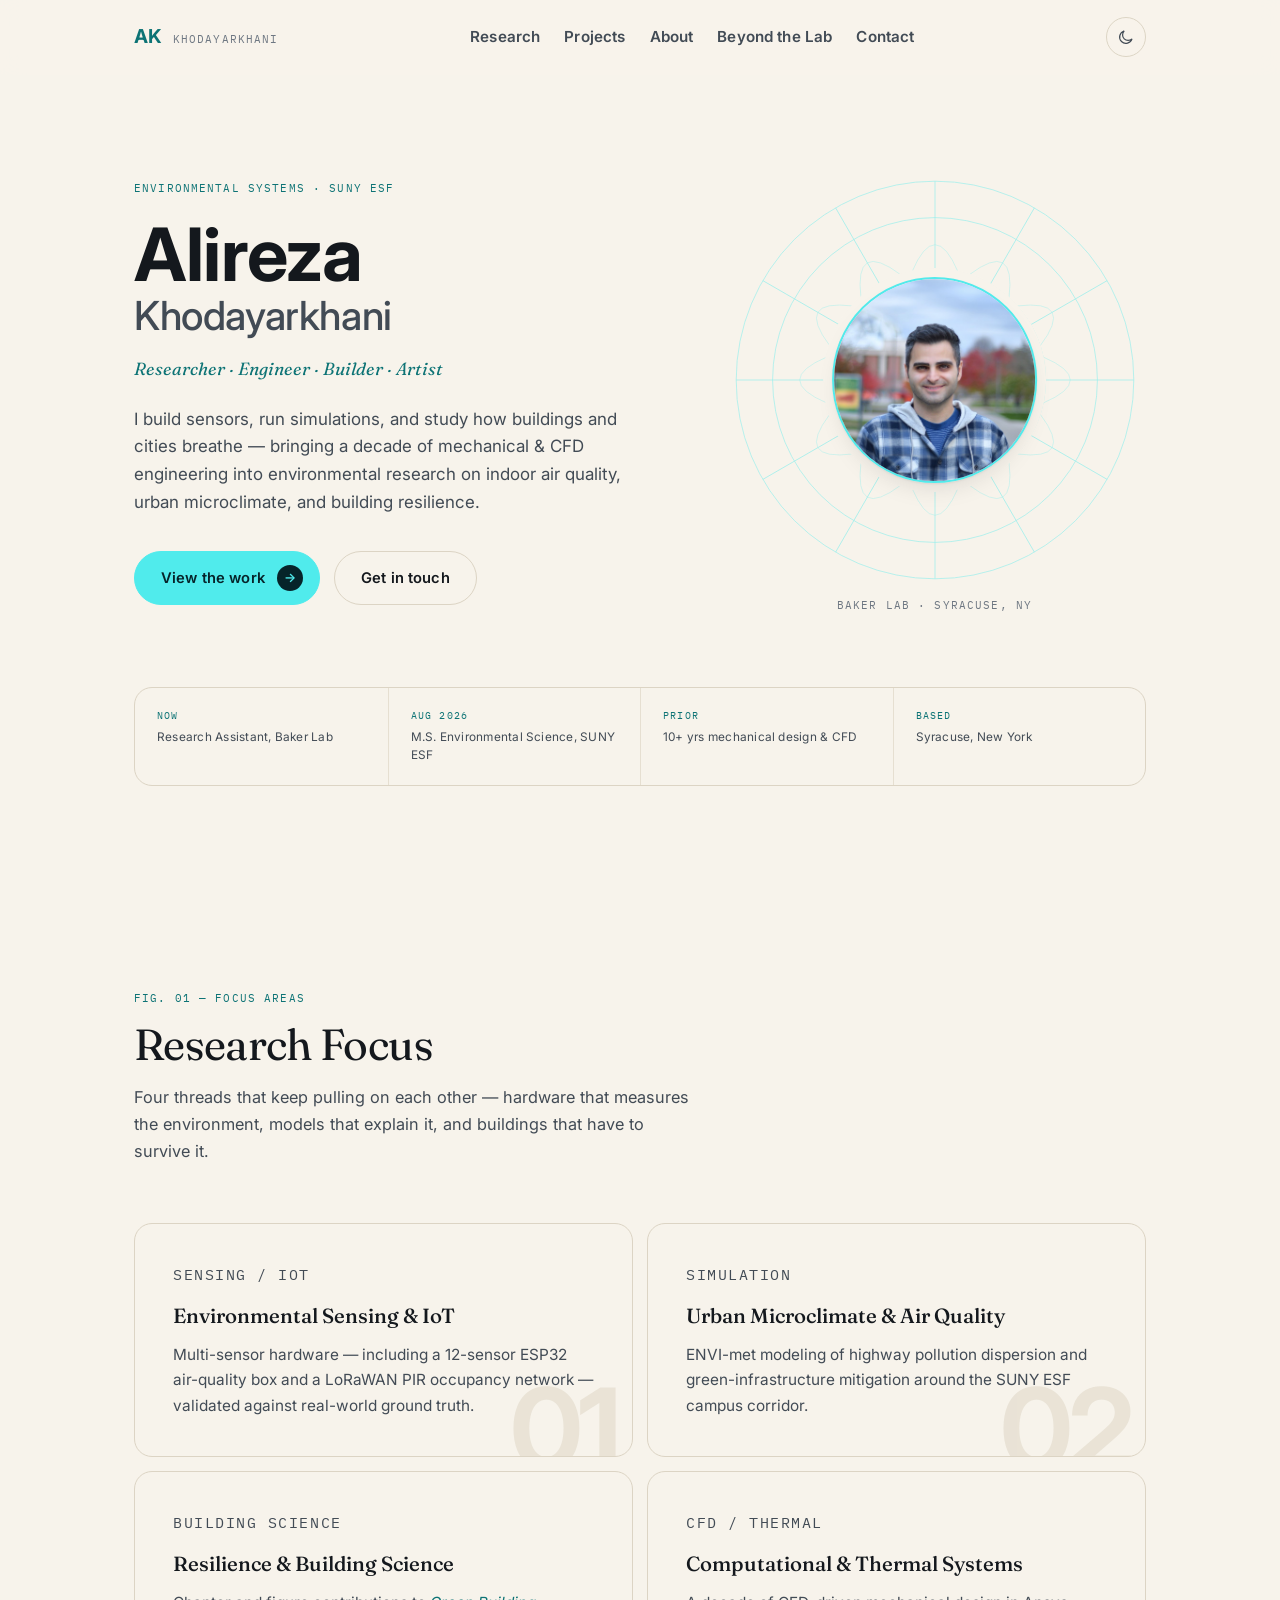
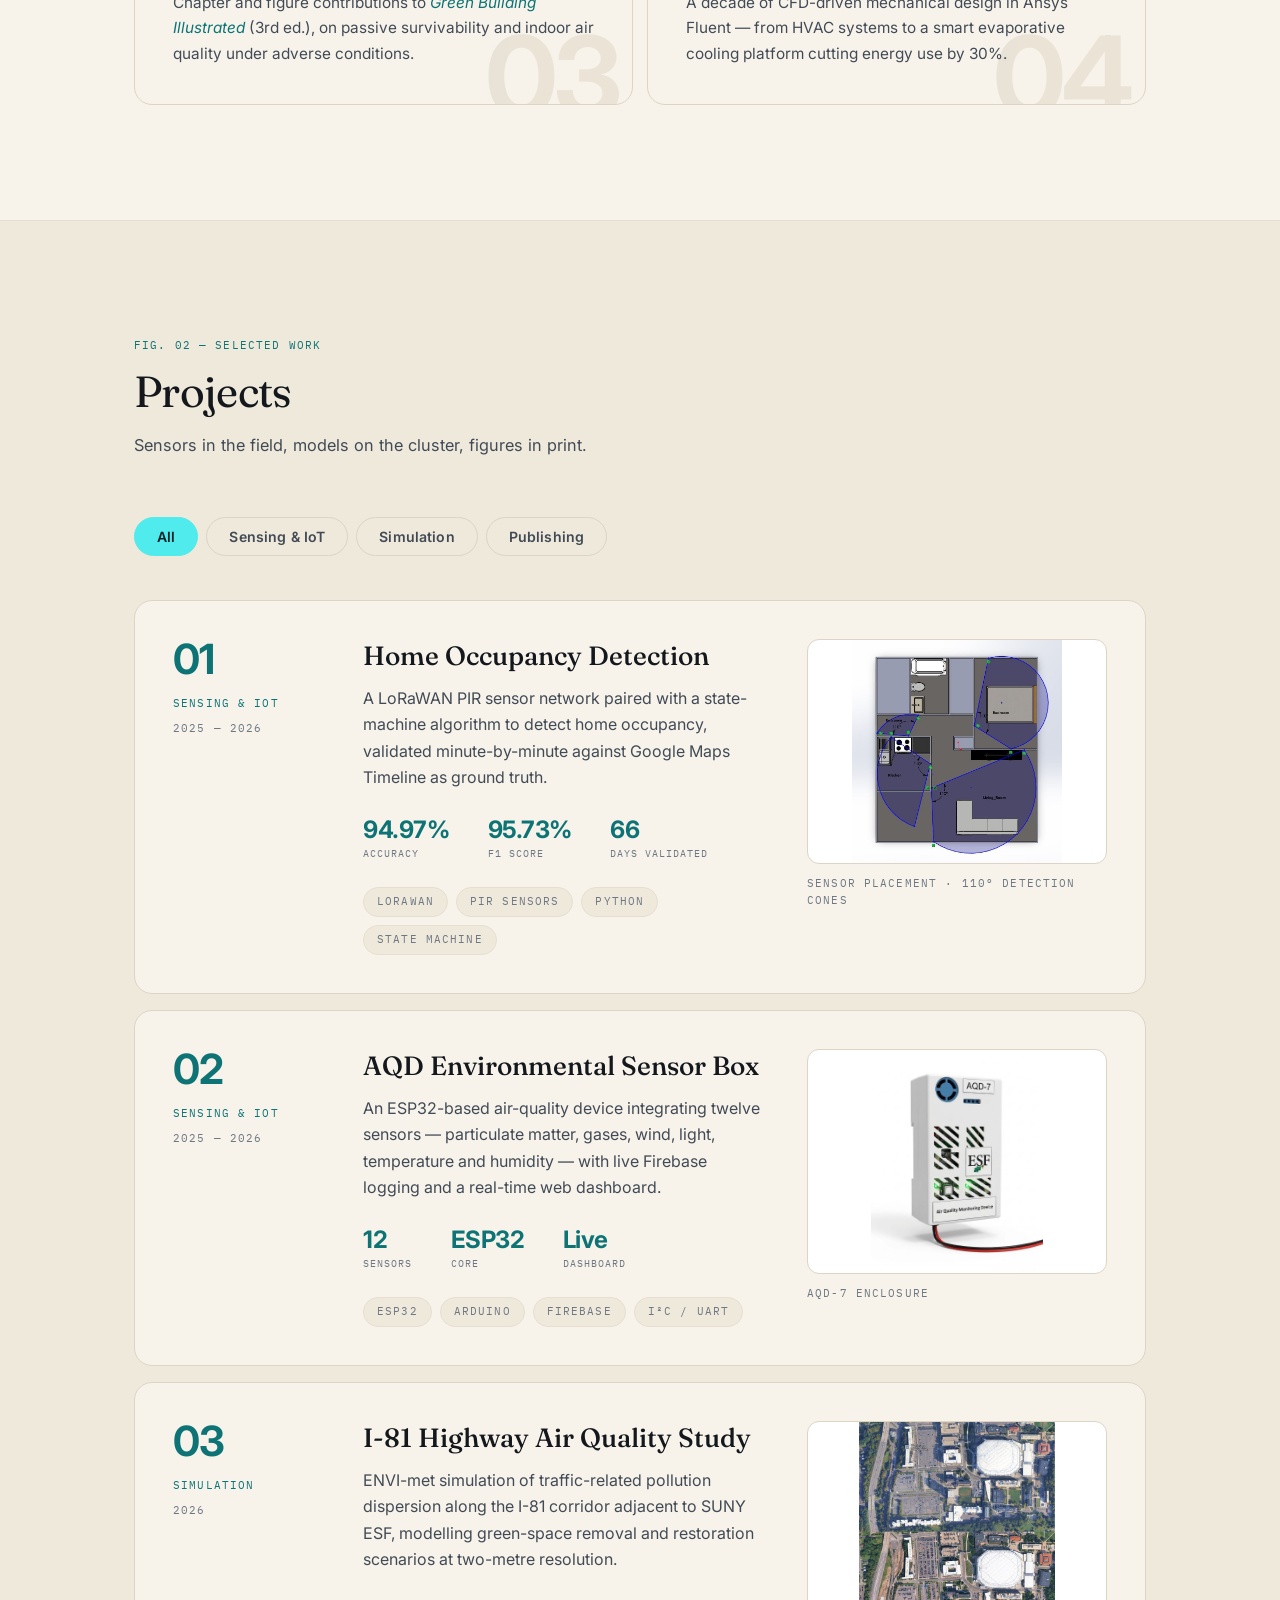
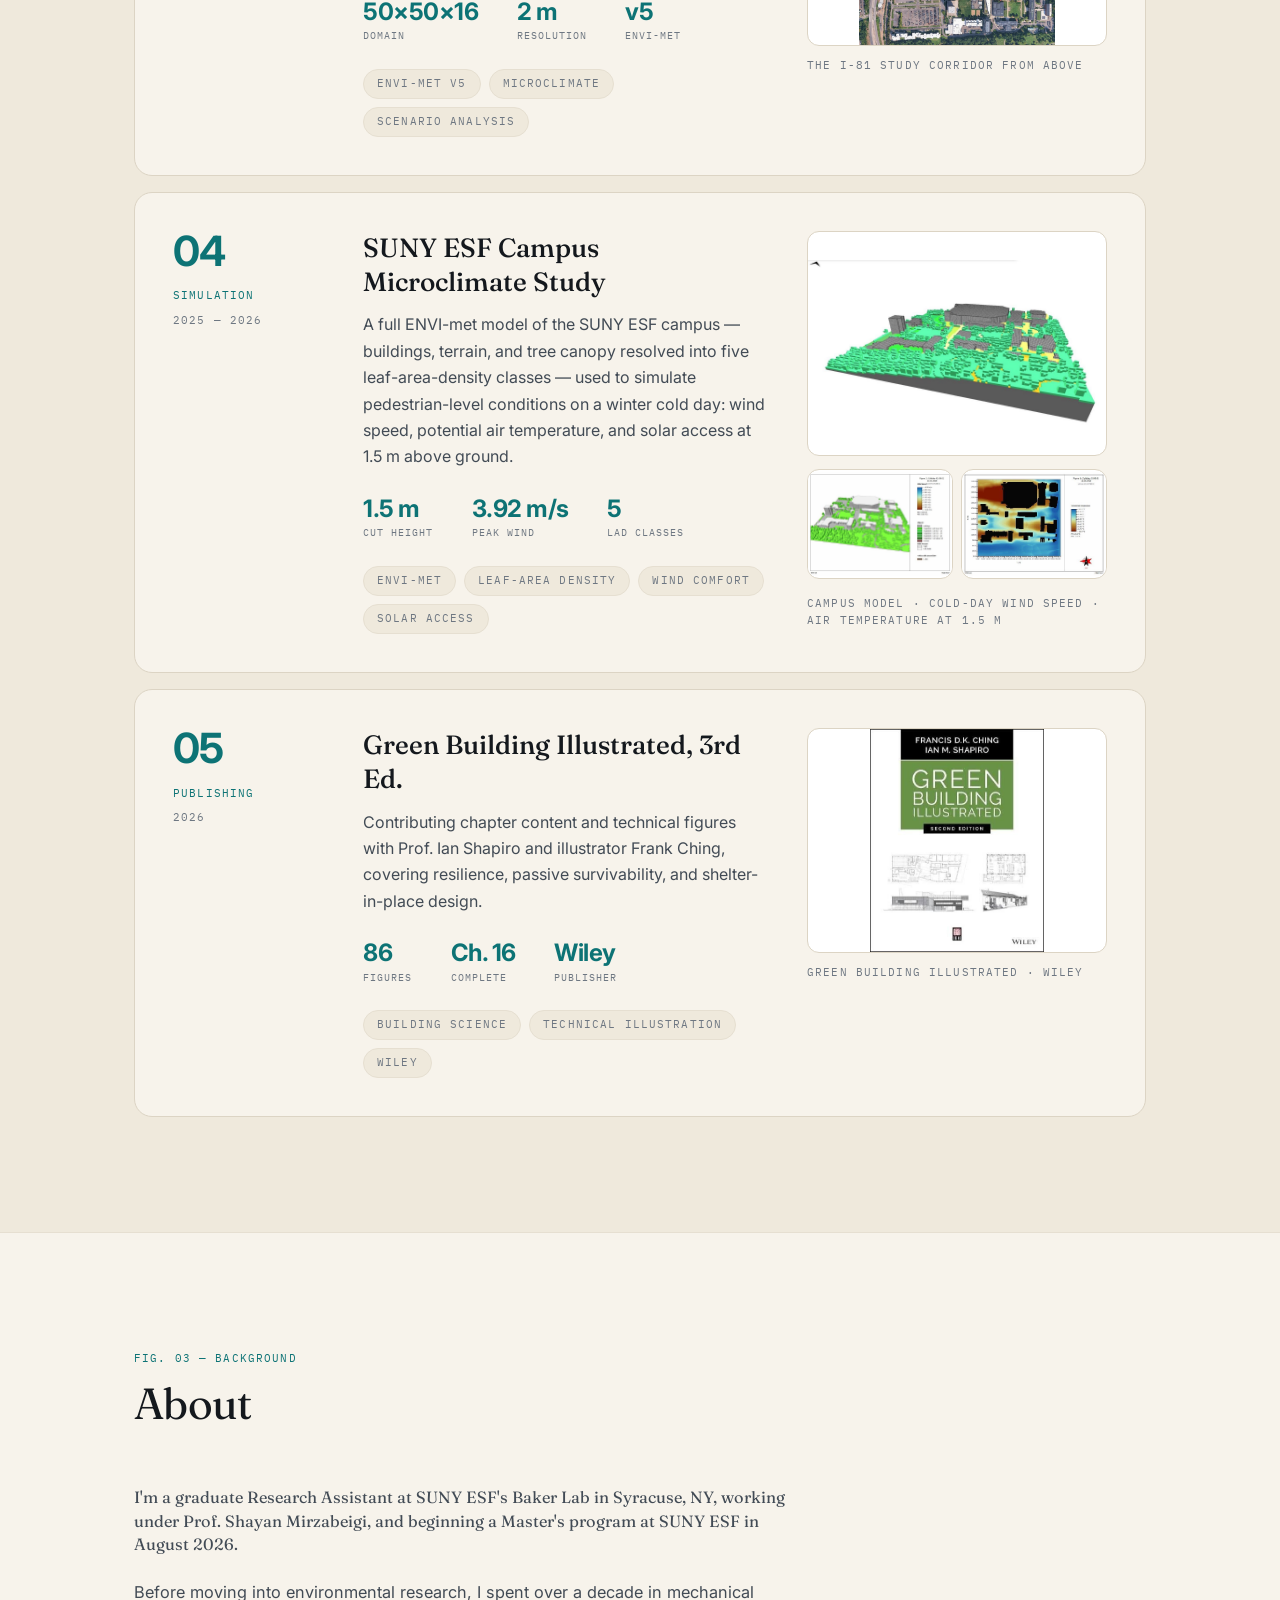
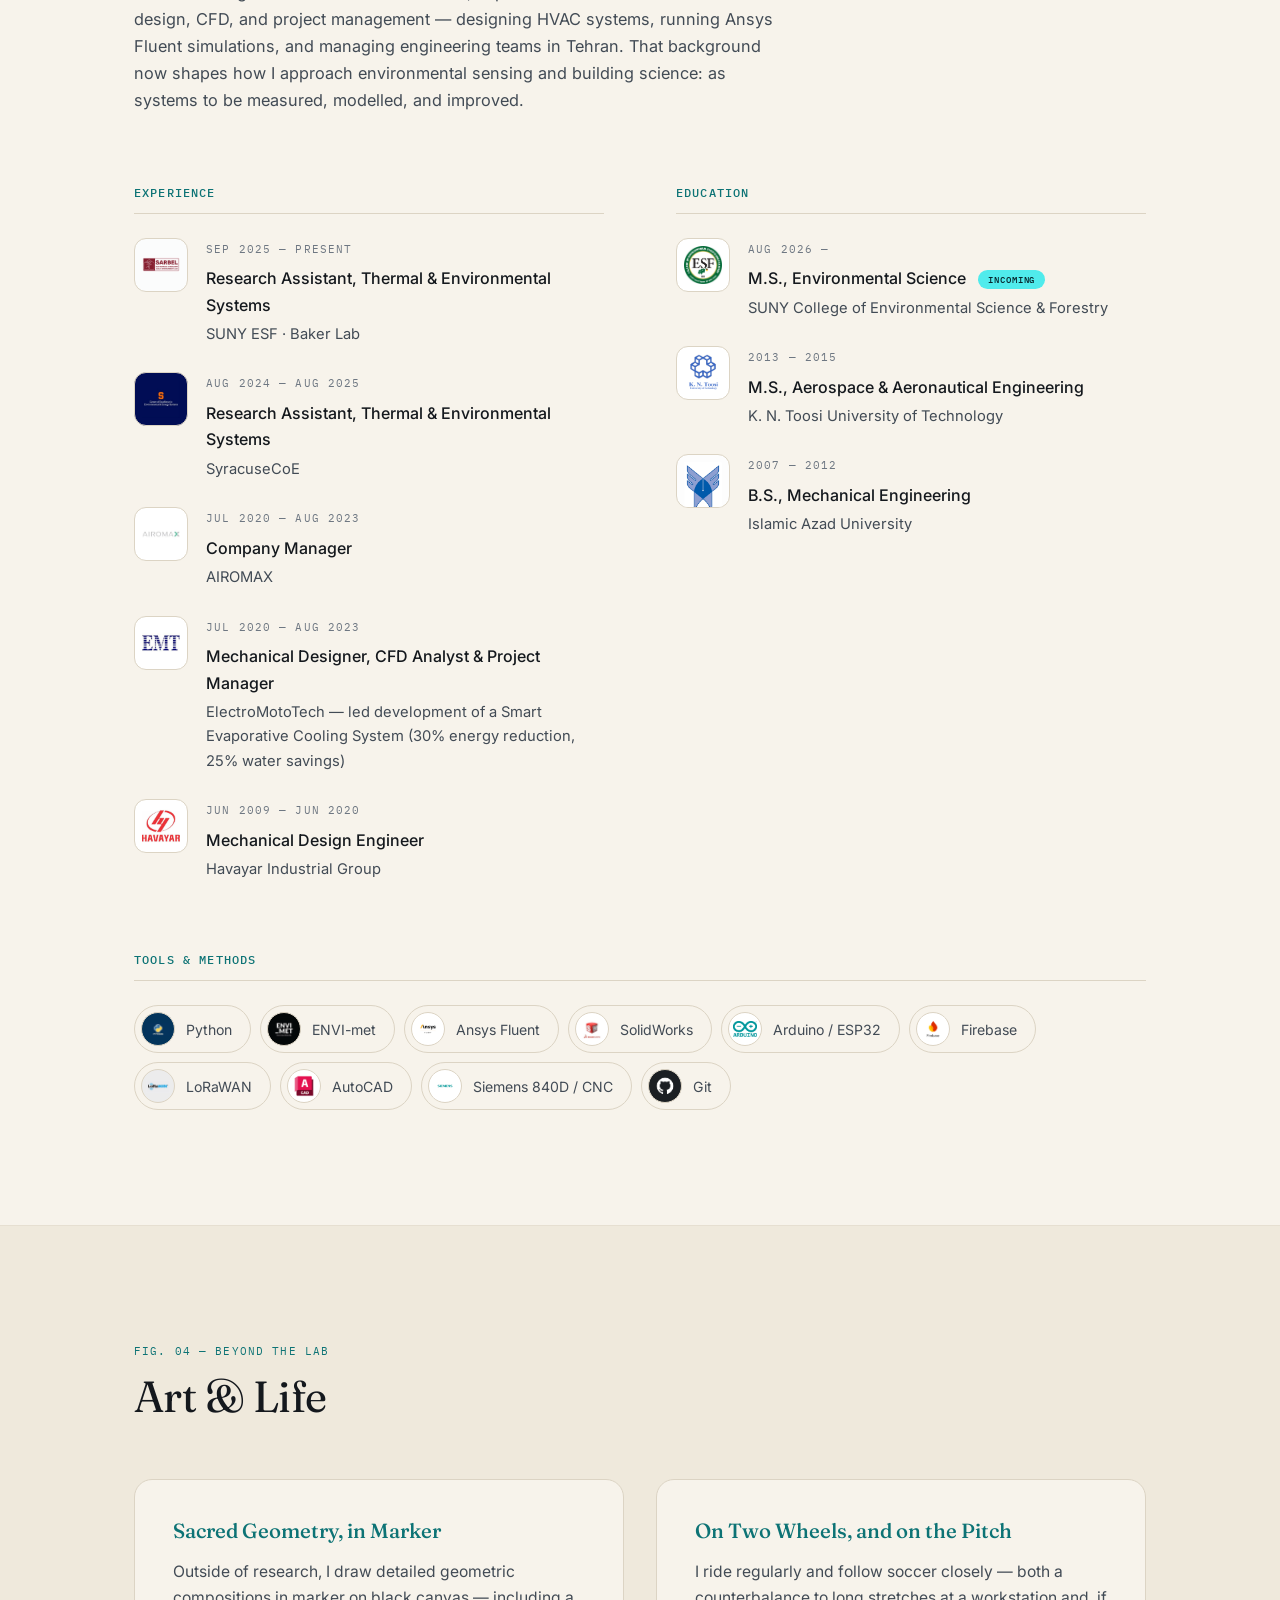
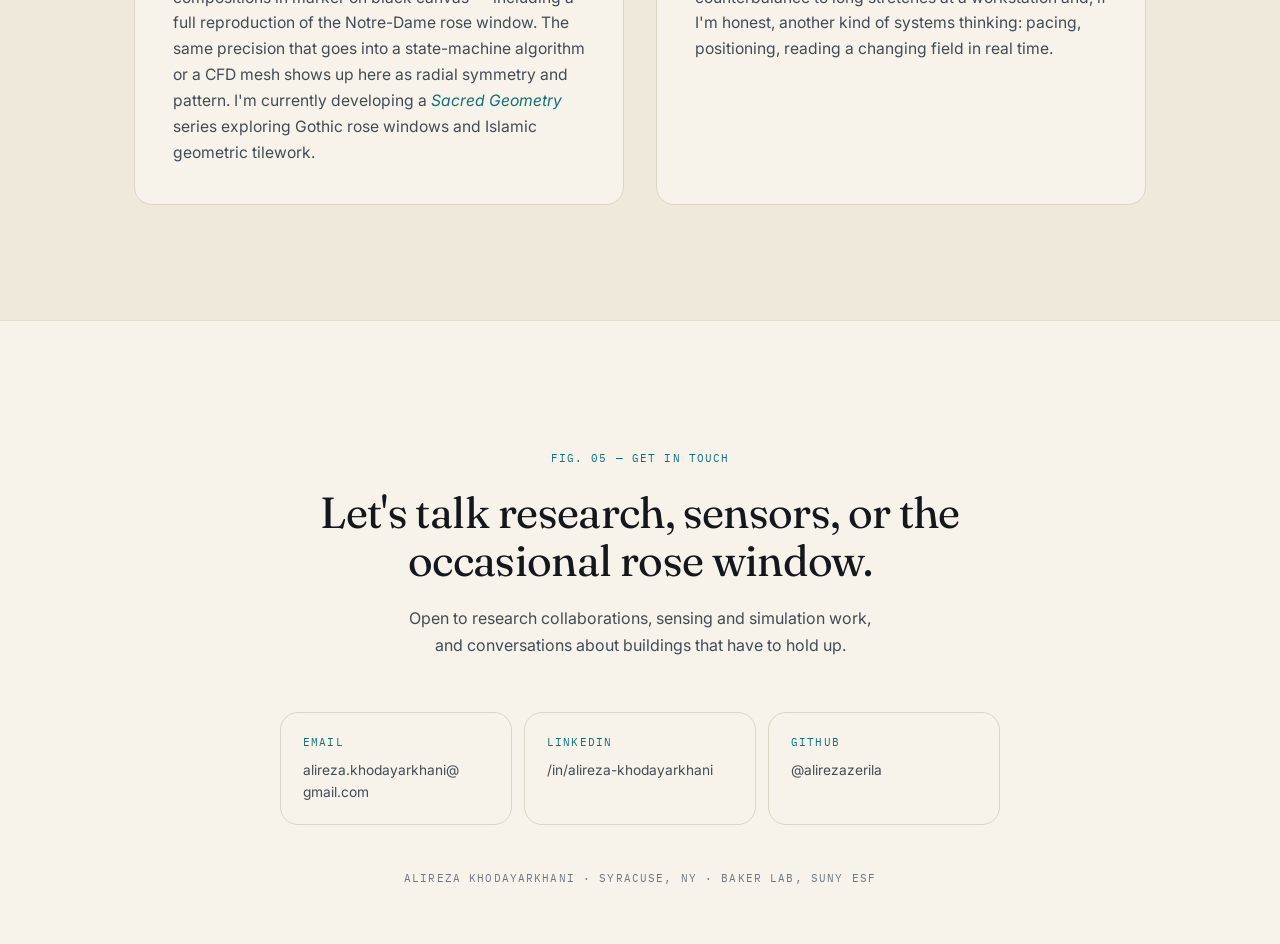
==== index.html @ 81ddbf02 "Recolour to cyan accent, enlarge nav, round every box - Accent is now #50EBEC, replacing the brass/b" ====
<!DOCTYPE html>
<html lang="en">
<head>
<meta charset="UTF-8">
<meta name="viewport" content="width=device-width, initial-scale=1.0">
<title>Alireza Khodayarkhani — Environmental Systems Researcher, SUNY ESF</title>
<meta name="description" content="Alireza Khodayarkhani is an environmental systems researcher at SUNY ESF in Syracuse, NY, working on environmental sensing, urban microclimate simulation with ENVI-met, and building resilience.">
<meta name="author" content="Alireza Khodayarkhani">
<link rel="canonical" href="https://alireza-kh.com/">
<meta name="robots" content="index, follow, max-image-preview:large">

<!-- Social share cards -->
<meta property="og:type" content="profile">
<meta property="profile:first_name" content="Alireza">
<meta property="profile:last_name" content="Khodayarkhani">
<meta property="og:url" content="https://alireza-kh.com/">
<meta property="og:site_name" content="Alireza Khodayarkhani">
<meta property="og:title" content="Alireza Khodayarkhani — Environmental Systems Researcher, SUNY ESF">
<meta property="og:description" content="I build sensors, run simulations, and study how buildings and cities breathe. Environmental sensing, urban microclimate, and building resilience research at SUNY ESF.">
<meta property="og:image" content="https://alireza-kh.com/assets/Alireza.jpg">
<meta property="og:image:width" content="853">
<meta property="og:image:height" content="853">
<meta property="og:image:alt" content="Portrait of Alireza Khodayarkhani">
<meta name="twitter:card" content="summary">
<meta name="twitter:title" content="Alireza Khodayarkhani — Environmental Systems Researcher, SUNY ESF">
<meta name="twitter:description" content="Environmental sensing, urban microclimate simulation, and building resilience research at SUNY ESF.">
<meta name="twitter:image" content="https://alireza-kh.com/assets/Alireza.jpg">

<link rel="icon" href="data:image/svg+xml,<svg xmlns='http://www.w3.org/2000/svg' viewBox='0 0 64 64'><rect width='64' height='64' rx='13' fill='%2314181D'/><circle cx='32' cy='32' r='22' fill='none' stroke='%2350EBEC' stroke-width='2'/><text x='32' y='42' font-family='Georgia,serif' font-size='26' fill='%2350EBEC' text-anchor='middle'>AK</text></svg>">
<meta name="theme-color" content="#14181D">

<link rel="preconnect" href="https://fonts.googleapis.com">
<link rel="preconnect" href="https://fonts.gstatic.com" crossorigin>
<link href="https://fonts.googleapis.com/css2?family=Fraunces:ital,opsz,wght@0,9..144,300;0,9..144,400;0,9..144,500;0,9..144,600;1,9..144,400&family=Inter:wght@400;500;600;700&family=IBM+Plex+Mono:wght@400;500&display=swap" rel="stylesheet">
<link rel="stylesheet" href="css/style.css">

<script type="application/ld+json">
{
  "@context": "https://schema.org",
  "@graph": [
    {
      "@type": "Person",
      "@id": "https://alireza-kh.com/#alireza-khodayarkhani",
      "name": "Alireza Khodayarkhani",
      "givenName": "Alireza",
      "familyName": "Khodayarkhani",
      "url": "https://alireza-kh.com/",
      "image": "https://alireza-kh.com/assets/Alireza.jpg",
      "jobTitle": "Graduate Research Assistant, Thermal & Environmental Systems",
      "description": "Environmental systems researcher at SUNY ESF working on environmental sensing, urban microclimate simulation, and building resilience.",
      "worksFor": {
        "@type": "CollegeOrUniversity",
        "name": "SUNY College of Environmental Science and Forestry",
        "url": "https://www.esf.edu/"
      },
      "alumniOf": [
        { "@type": "CollegeOrUniversity", "name": "K. N. Toosi University of Technology" },
        { "@type": "CollegeOrUniversity", "name": "Islamic Azad University" }
      ],
      "address": {
        "@type": "PostalAddress",
        "addressLocality": "Syracuse",
        "addressRegion": "NY",
        "addressCountry": "US"
      },
      "knowsAbout": [
        "Environmental sensing",
        "Indoor air quality",
        "Urban microclimate simulation",
        "ENVI-met",
        "Computational fluid dynamics",
        "Building resilience",
        "Internet of Things"
      ],
      "sameAs": [
        "https://www.linkedin.com/in/alireza-khodayarkhani/",
        "https://github.com/alirezazerila"
      ]
    },
    {
      "@type": "ProfilePage",
      "@id": "https://alireza-kh.com/#page",
      "url": "https://alireza-kh.com/",
      "name": "Alireza Khodayarkhani — Environmental Systems Researcher",
      "mainEntity": { "@id": "https://alireza-kh.com/#alireza-khodayarkhani" }
    }
  ]
}
</script>

<script>
  // Set theme + js flag before paint to avoid a flash of the wrong palette.
  (function () {
    var r = document.documentElement;
    r.classList.add('js');
    try {
      var saved = localStorage.getItem('theme');
      if (saved === 'light' || saved === 'dark') r.setAttribute('data-theme', saved);
    } catch (e) {}
  })();
</script>
</head>
<body>

<a href="#main" class="skip-link">Skip to content</a>

<!-- ============ NAV ============ -->
<nav class="nav" id="nav">
  <div class="nav__bar">
    <a href="#top" class="nav__mark" aria-label="Alireza Khodayarkhani — home">
      <span class="nav__mark-glyph">AK</span>
      <span class="nav__mark-text mono">Khodayarkhani</span>
    </a>

    <div class="nav__links">
      <a href="#research">Research</a>
      <a href="#work">Projects</a>
      <a href="#about">About</a>
      <a href="#beyond">Beyond the Lab</a>
      <a href="#contact">Contact</a>
    </div>

    <div class="nav__actions">
      <button class="icon-btn" id="theme-toggle" type="button" aria-label="Switch colour theme">
        <svg class="icon icon--sun" viewBox="0 0 24 24" aria-hidden="true" fill="none" stroke="currentColor" stroke-width="1.6" stroke-linecap="round">
          <circle cx="12" cy="12" r="4.2"/>
          <path d="M12 2.6v2.2M12 19.2v2.2M2.6 12h2.2M19.2 12h2.2M5.4 5.4l1.6 1.6M17 17l1.6 1.6M18.6 5.4L17 7M7 17l-1.6 1.6"/>
        </svg>
        <svg class="icon icon--moon" viewBox="0 0 24 24" aria-hidden="true" fill="none" stroke="currentColor" stroke-width="1.6" stroke-linecap="round">
          <path d="M20 14.4A8.4 8.4 0 1 1 9.6 4a6.6 6.6 0 0 0 10.4 10.4z"/>
        </svg>
      </button>

      <button class="icon-btn nav__burger" id="nav-toggle" type="button" aria-label="Open menu" aria-expanded="false" aria-controls="nav-panel">
        <span class="burger" aria-hidden="true"><span></span><span></span></span>
      </button>
    </div>
  </div>

  <div class="nav__panel" id="nav-panel" hidden>
    <a href="#research">Research</a>
    <a href="#work">Projects</a>
    <a href="#about">About</a>
    <a href="#beyond">Beyond the Lab</a>
    <a href="#contact">Contact</a>
  </div>
</nav>

<main id="main">

<!-- ============ HERO ============ -->
<header class="hero" id="top">
  <div class="hero__grid">

    <div class="hero__content">
      <p class="eyebrow mono">Environmental Systems · SUNY ESF</p>
      <h1 class="hero__name">
        <span class="hero__first">Alireza</span>
        <span class="hero__last">Khodayarkhani</span>
      </h1>
      <p class="hero__role">Researcher · Engineer · Builder · Artist</p>
      <p class="hero__statement">I build sensors, run simulations, and study how buildings and
        cities breathe — bringing a decade of mechanical &amp; CFD engineering into
        environmental research on indoor air quality, urban microclimate, and
        building resilience.</p>
      <div class="hero__cta">
        <a href="#work" class="btn btn--primary">View the work <span class="btn__arrow" aria-hidden="true">&#8594;</span></a>
        <a href="#contact" class="btn btn--ghost">Get in touch</a>
      </div>
    </div>

    <figure class="portrait">
      <div class="portrait__stage">
        <div class="portrait__ring" aria-hidden="true">
          <svg viewBox="0 0 600 600" xmlns="http://www.w3.org/2000/svg" class="emblem-svg">
            <g fill="none" stroke="var(--accent)" stroke-width="1">
              <circle cx="300" cy="300" r="284"/>
              <circle cx="300" cy="300" r="232"/>
              <circle cx="300" cy="300" r="158" stroke="var(--accent)"/>
              <g id="spokes"></g>
              <g id="petals" stroke="var(--accent)" opacity="0.6"></g>
            </g>
          </svg>
        </div>
        <img class="portrait__photo" src="assets/Alireza.jpg" width="853" height="853"
             alt="Alireza Khodayarkhani, environmental systems researcher at SUNY ESF"
             loading="eager" decoding="async">
      </div>
      <figcaption class="portrait__cap mono">Baker Lab · Syracuse, NY</figcaption>
    </figure>

  </div>

  <ul class="hero__facts mono">
    <li><span>Now</span> Research Assistant, Baker Lab</li>
    <li><span>Aug 2026</span> M.S. Environmental Science, SUNY ESF</li>
    <li><span>Prior</span> 10+ yrs mechanical design &amp; CFD</li>
    <li><span>Based</span> Syracuse, New York</li>
  </ul>
</header>

<!-- ============ RESEARCH FOCUS ============ -->
<section class="section" id="research">
  <div class="section__head reveal">
    <p class="eyebrow mono">Fig. 01 — Focus areas</p>
    <h2>Research Focus</h2>
    <p class="section__lede">Four threads that keep pulling on each other — hardware that
      measures the environment, models that explain it, and buildings that have to survive it.</p>
  </div>

  <div class="focus-grid">
    <article class="focus-card reveal">
      <span class="focus-card__num mono">01</span>
      <p class="focus-card__tag mono">Sensing / IoT</p>
      <h3>Environmental Sensing &amp; IoT</h3>
      <p>Multi-sensor hardware — including a 12-sensor ESP32 air-quality box and a
         LoRaWAN PIR occupancy network — validated against real-world ground truth.</p>
    </article>
    <article class="focus-card reveal">
      <span class="focus-card__num mono">02</span>
      <p class="focus-card__tag mono">Simulation</p>
      <h3>Urban Microclimate &amp; Air Quality</h3>
      <p>ENVI-met modeling of highway pollution dispersion and green-infrastructure
         mitigation around the SUNY ESF campus corridor.</p>
    </article>
    <article class="focus-card reveal">
      <span class="focus-card__num mono">03</span>
      <p class="focus-card__tag mono">Building science</p>
      <h3>Resilience &amp; Building Science</h3>
      <p>Chapter and figure contributions to <em>Green Building Illustrated</em> (3rd ed.),
         on passive survivability and indoor air quality under adverse conditions.</p>
    </article>
    <article class="focus-card reveal">
      <span class="focus-card__num mono">04</span>
      <p class="focus-card__tag mono">CFD / Thermal</p>
      <h3>Computational &amp; Thermal Systems</h3>
      <p>A decade of CFD-driven mechanical design in Ansys Fluent — from HVAC systems
         to a smart evaporative cooling platform cutting energy use by 30%.</p>
    </article>
  </div>
</section>

<!-- ============ SELECTED WORK ============ -->
<section class="section section--alt" id="work">
  <div class="section__head reveal">
    <p class="eyebrow mono">Fig. 02 — Selected work</p>
    <h2>Projects</h2>
    <p class="section__lede">Sensors in the field, models on the cluster, figures in print.</p>
  </div>

  <div class="filters mono" role="group" aria-label="Filter projects by category">
    <button class="filter is-active" type="button" data-filter="all" aria-pressed="true">All</button>
    <button class="filter" type="button" data-filter="sensing" aria-pressed="false">Sensing &amp; IoT</button>
    <button class="filter" type="button" data-filter="simulation" aria-pressed="false">Simulation</button>
    <button class="filter" type="button" data-filter="publishing" aria-pressed="false">Publishing</button>
  </div>

  <div class="plates" id="plates">

    <article class="plate reveal" data-cat="sensing">
      <div class="plate__aside">
        <span class="plate__num">01</span>
        <p class="plate__cat mono">Sensing &amp; IoT</p>
        <p class="plate__year mono">2025 — 2026</p>
      </div>
      <div class="plate__body">
        <h3>Home Occupancy Detection</h3>
        <p class="plate__desc">A LoRaWAN PIR sensor network paired with a state-machine
          algorithm to detect home occupancy, validated minute-by-minute against Google
          Maps Timeline as ground truth.</p>
        <ul class="stat-row">
          <li><strong>94.97%</strong><span class="mono">Accuracy</span></li>
          <li><strong>95.73%</strong><span class="mono">F1 score</span></li>
          <li><strong>66</strong><span class="mono">Days validated</span></li>
        </ul>
        <ul class="tags mono">
          <li>LoRaWAN</li><li>PIR sensors</li><li>Python</li><li>State machine</li>
        </ul>
      </div>
      <figure class="plate__media">
        <img src="assets/projects/home-occupancy-pir.jpg" width="809" height="856"
             alt="Apartment floor plan showing four PIR sensors and their 110-degree detection cones"
             loading="lazy" decoding="async">
        <figcaption class="mono">Sensor placement · 110° detection cones</figcaption>
      </figure>
    </article>

    <article class="plate reveal" data-cat="sensing">
      <div class="plate__aside">
        <span class="plate__num">02</span>
        <p class="plate__cat mono">Sensing &amp; IoT</p>
        <p class="plate__year mono">2025 — 2026</p>
      </div>
      <div class="plate__body">
        <h3>AQD Environmental Sensor Box</h3>
        <p class="plate__desc">An ESP32-based air-quality device integrating twelve sensors —
          particulate matter, gases, wind, light, temperature and humidity — with live
          Firebase logging and a real-time web dashboard.</p>
        <ul class="stat-row">
          <li><strong>12</strong><span class="mono">Sensors</span></li>
          <li><strong>ESP32</strong><span class="mono">Core</span></li>
          <li><strong>Live</strong><span class="mono">Dashboard</span></li>
        </ul>
        <ul class="tags mono">
          <li>ESP32</li><li>Arduino</li><li>Firebase</li><li>I²C / UART</li>
        </ul>
      </div>
      <figure class="plate__media">
        <img src="assets/projects/aqd-sensor-box.jpg" width="793" height="1024"
             alt="The AQD-7 air quality monitoring device, a white enclosure with intake fan and ventilation slots"
             loading="lazy" decoding="async">
        <figcaption class="mono">AQD-7 enclosure</figcaption>
      </figure>
    </article>

    <article class="plate reveal" data-cat="simulation">
      <div class="plate__aside">
        <span class="plate__num">03</span>
        <p class="plate__cat mono">Simulation</p>
        <p class="plate__year mono">2026</p>
      </div>
      <div class="plate__body">
        <h3>I-81 Highway Air Quality Study</h3>
        <p class="plate__desc">ENVI-met simulation of traffic-related pollution dispersion
          along the I-81 corridor adjacent to SUNY ESF, modelling green-space removal and
          restoration scenarios at two-metre resolution.</p>
        <ul class="stat-row">
          <li><strong>50×50×16</strong><span class="mono">Domain</span></li>
          <li><strong>2 m</strong><span class="mono">Resolution</span></li>
          <li><strong>v5</strong><span class="mono">ENVI-met</span></li>
        </ul>
        <ul class="tags mono">
          <li>ENVI-met v5</li><li>Microclimate</li><li>Scenario analysis</li>
        </ul>
      </div>
      <figure class="plate__media">
        <img src="assets/projects/i81-corridor.jpg" width="1232" height="1400"
             alt="Aerial imagery of the I-81 corridor beside the SUNY ESF campus, comparing parking and green space"
             loading="lazy" decoding="async">
        <figcaption class="mono">The I-81 study corridor from above</figcaption>
      </figure>
    </article>

    <article class="plate reveal" data-cat="simulation">
      <div class="plate__aside">
        <span class="plate__num">04</span>
        <p class="plate__cat mono">Simulation</p>
        <p class="plate__year mono">2025 — 2026</p>
      </div>
      <div class="plate__body">
        <h3>SUNY ESF Campus Microclimate Study</h3>
        <p class="plate__desc">A full ENVI-met model of the SUNY ESF campus — buildings,
          terrain, and tree canopy resolved into five leaf-area-density classes — used to
          simulate pedestrian-level conditions on a winter cold day: wind speed, potential
          air temperature, and solar access at 1.5 m above ground.</p>
        <ul class="stat-row">
          <li><strong>1.5 m</strong><span class="mono">Cut height</span></li>
          <li><strong>3.92 m/s</strong><span class="mono">Peak wind</span></li>
          <li><strong>5</strong><span class="mono">LAD classes</span></li>
        </ul>
        <ul class="tags mono">
          <li>ENVI-met</li><li>Leaf-area density</li><li>Wind comfort</li><li>Solar access</li>
        </ul>
      </div>
      <figure class="plate__media plate__media--trio">
        <img src="assets/projects/esf-campus-model.jpg" width="1280" height="712"
             alt="Three-dimensional ENVI-met model of the SUNY ESF campus showing buildings and vegetation"
             loading="lazy" decoding="async">
        <img src="assets/projects/esf-campus-wind.jpg" width="1160" height="840"
             alt="ENVI-met cold-day wind speed simulation across the SUNY ESF campus at 1.5 metres"
             loading="lazy" decoding="async">
        <img src="assets/projects/esf-campus-temperature.jpg" width="682" height="494"
             alt="ENVI-met potential air temperature map of the SUNY ESF campus at 1.5 metres"
             loading="lazy" decoding="async">
        <figcaption class="mono">Campus model · cold-day wind speed · air temperature at 1.5 m</figcaption>
      </figure>
    </article>

    <article class="plate reveal" data-cat="publishing">
      <div class="plate__aside">
        <span class="plate__num">05</span>
        <p class="plate__cat mono">Publishing</p>
        <p class="plate__year mono">2026</p>
      </div>
      <div class="plate__body">
        <h3>Green Building Illustrated, 3rd Ed.</h3>
        <p class="plate__desc">Contributing chapter content and technical figures with
          Prof. Ian Shapiro and illustrator Frank Ching, covering resilience, passive
          survivability, and shelter-in-place design.</p>
        <ul class="stat-row">
          <li><strong>86</strong><span class="mono">Figures</span></li>
          <li><strong>Ch. 16</strong><span class="mono">Complete</span></li>
          <li><strong>Wiley</strong><span class="mono">Publisher</span></li>
        </ul>
        <ul class="tags mono">
          <li>Building science</li><li>Technical illustration</li><li>Wiley</li>
        </ul>
      </div>
      <figure class="plate__media plate__media--book">
        <img src="assets/projects/green-building-illustrated.jpg" width="395" height="506"
             alt="Cover of Green Building Illustrated by Francis D. K. Ching and Ian M. Shapiro, published by Wiley"
             loading="lazy" decoding="async">
        <figcaption class="mono">Green Building Illustrated · Wiley</figcaption>
      </figure>
    </article>

  </div>

  <p class="plates__empty mono" id="plates-empty" hidden>No projects in this category yet.</p>
</section>

<!-- ============ ABOUT ============ -->
<section class="section" id="about">
  <div class="section__head reveal">
    <p class="eyebrow mono">Fig. 03 — Background</p>
    <h2>About</h2>
  </div>

  <div class="about-bio reveal">
    <p class="about-bio__lead">I'm a graduate Research Assistant at SUNY ESF's Baker Lab in
      Syracuse, NY, working under Prof. Shayan Mirzabeigi, and beginning a Master's program
      at SUNY ESF in August 2026.</p>
    <p>Before moving into environmental research, I spent over a decade in mechanical design,
      CFD, and project management — designing HVAC systems, running Ansys Fluent simulations,
      and managing engineering teams in Tehran. That background now shapes how I approach
      environmental sensing and building science: as systems to be measured, modelled,
      and improved.</p>
  </div>

  <div class="timelines">
    <div class="timeline reveal">
      <h3 class="timeline__title mono">Experience</h3>
      <ol class="timeline__list">
        <li>
          <span class="logo logo--tl" style="--logo-bg:#fbfcfc">
            <img src="assets/logos/suny-esf-baker-lab.png" width="200" height="79"
                 alt="SUNY ESF Baker Lab logo" loading="lazy">
          </span>
          <div class="timeline__content">
            <p class="timeline__date mono">Sep 2025 — Present</p>
            <p class="timeline__role">Research Assistant, Thermal &amp; Environmental Systems</p>
            <p class="timeline__org">SUNY ESF · Baker Lab</p>
          </div>
        </li>
        <li>
          <span class="logo logo--tl" style="--logo-bg:#010d55">
            <img src="assets/logos/syracuse-coe.jpg" width="200" height="200"
                 alt="SyracuseCoE logo" loading="lazy">
          </span>
          <div class="timeline__content">
            <p class="timeline__date mono">Aug 2024 — Aug 2025</p>
            <p class="timeline__role">Research Assistant, Thermal &amp; Environmental Systems</p>
            <p class="timeline__org">SyracuseCoE</p>
          </div>
        </li>
        <li>
          <span class="logo logo--tl" style="--logo-bg:#ffffff">
            <img src="assets/logos/airomax.jpg" width="200" height="200"
                 alt="AIROMAX logo" loading="lazy">
          </span>
          <div class="timeline__content">
            <p class="timeline__date mono">Jul 2020 — Aug 2023</p>
            <p class="timeline__role">Company Manager</p>
            <p class="timeline__org">AIROMAX</p>
          </div>
        </li>
        <li>
          <span class="logo logo--tl" style="--logo-bg:#ffffff">
            <img src="assets/logos/electromototech.jpg" width="200" height="200"
                 alt="ElectroMotoTech logo" loading="lazy">
          </span>
          <div class="timeline__content">
            <p class="timeline__date mono">Jul 2020 — Aug 2023</p>
            <p class="timeline__role">Mechanical Designer, CFD Analyst &amp; Project Manager</p>
            <p class="timeline__org">ElectroMotoTech — led development of a Smart Evaporative
              Cooling System (30% energy reduction, 25% water savings)</p>
          </div>
        </li>
        <li>
          <span class="logo logo--tl" style="--logo-bg:#ffffff">
            <img src="assets/logos/havayar.jpg" width="225" height="225"
                 alt="Havayar Industrial Group logo" loading="lazy">
          </span>
          <div class="timeline__content">
            <p class="timeline__date mono">Jun 2009 — Jun 2020</p>
            <p class="timeline__role">Mechanical Design Engineer</p>
            <p class="timeline__org">Havayar Industrial Group</p>
          </div>
        </li>
      </ol>
    </div>

    <div class="timeline reveal">
      <h3 class="timeline__title mono">Education</h3>
      <ol class="timeline__list">
        <li>
          <span class="logo logo--tl" style="--logo-bg:#ffffff">
            <img src="assets/logos/suny-esf.png" width="316" height="316"
                 alt="SUNY College of Environmental Science and Forestry logo" loading="lazy">
          </span>
          <div class="timeline__content">
            <p class="timeline__date mono">Aug 2026 —</p>
            <p class="timeline__role">M.S., Environmental Science
              <span class="tag-incoming mono">Incoming</span></p>
            <p class="timeline__org">SUNY College of Environmental Science &amp; Forestry</p>
          </div>
        </li>
        <li>
          <span class="logo logo--tl" style="--logo-bg:#ffffff">
            <img src="assets/logos/kn-toosi.png" width="200" height="200"
                 alt="K. N. Toosi University of Technology logo" loading="lazy">
          </span>
          <div class="timeline__content">
            <p class="timeline__date mono">2013 — 2015</p>
            <p class="timeline__role">M.S., Aerospace &amp; Aeronautical Engineering</p>
            <p class="timeline__org">K. N. Toosi University of Technology</p>
          </div>
        </li>
        <li>
          <span class="logo logo--tl" style="--logo-bg:#fdfdfd">
            <img src="assets/logos/islamic-azad.png" width="118" height="200"
                 alt="Islamic Azad University logo" loading="lazy">
          </span>
          <div class="timeline__content">
            <p class="timeline__date mono">2007 — 2012</p>
            <p class="timeline__role">B.S., Mechanical Engineering</p>
            <p class="timeline__org">Islamic Azad University</p>
          </div>
        </li>
      </ol>
    </div>
  </div>

  <div class="tools reveal">
    <h3 class="timeline__title mono">Tools &amp; Methods</h3>
    <ul class="tools__grid">
      <li>
        <span class="logo logo--tool" style="--logo-bg:#03345b">
          <img src="assets/logos/python.png" width="200" height="112" alt="" loading="lazy">
        </span>Python
      </li>
      <li>
        <span class="logo logo--tool" style="--logo-bg:#030708">
          <img src="assets/logos/envi-met.jpg" width="200" height="200" alt="" loading="lazy">
        </span>ENVI-met
      </li>
      <li>
        <span class="logo logo--tool" style="--logo-bg:#ffffff">
          <img src="assets/logos/ansys-fluent.png" width="501" height="340" alt="" loading="lazy">
        </span>Ansys Fluent
      </li>
      <li>
        <span class="logo logo--tool" style="--logo-bg:#ffffff">
          <img src="assets/logos/solidworks.jpg" width="200" height="169" alt="" loading="lazy">
        </span>SolidWorks
      </li>
      <li>
        <span class="logo logo--tool" style="--logo-bg:#ffffff">
          <img src="assets/logos/arduino-esp32.png" width="541" height="369" alt="" loading="lazy">
        </span>Arduino / ESP32
      </li>
      <li>
        <span class="logo logo--tool" style="--logo-bg:#ffffff">
          <img src="assets/logos/firebase.png" width="447" height="447" alt="" loading="lazy">
        </span>Firebase
      </li>
      <li>
        <span class="logo logo--tool" style="--logo-bg:#ececec">
          <img src="assets/logos/lorawan.png" width="200" height="112" alt="" loading="lazy">
        </span>LoRaWAN
      </li>
      <li>
        <span class="logo logo--tool" style="--logo-bg:#ffffff">
          <img src="assets/logos/autocad.png" width="240" height="240" alt="" loading="lazy">
        </span>AutoCAD
      </li>
      <li>
        <span class="logo logo--tool" style="--logo-bg:#ffffff">
          <img src="assets/logos/siemens-840d-cnc.png" width="447" height="447" alt="" loading="lazy">
        </span>Siemens 840D / CNC
      </li>
      <li>
        <span class="logo logo--tool" style="--logo-bg:#1b1f23">
          <img src="assets/logos/git.png" width="225" height="225" alt="" loading="lazy">
        </span>Git
      </li>
    </ul>
  </div>
</section>

<!-- ============ BEYOND THE LAB ============ -->
<section class="section section--alt" id="beyond">
  <div class="section__head reveal">
    <p class="eyebrow mono">Fig. 04 — Beyond the lab</p>
    <h2>Art &amp; Life</h2>
  </div>

  <div class="beyond-grid">
    <article class="beyond-card reveal">
      <h3>Sacred Geometry, in Marker</h3>
      <p>Outside of research, I draw detailed geometric compositions in marker on black
        canvas — including a full reproduction of the Notre-Dame rose window. The same
        precision that goes into a state-machine algorithm or a CFD mesh shows up here as
        radial symmetry and pattern. I'm currently developing a <em>Sacred Geometry</em>
        series exploring Gothic rose windows and Islamic geometric tilework.</p>
    </article>
    <article class="beyond-card reveal">
      <h3>On Two Wheels, and on the Pitch</h3>
      <p>I ride regularly and follow soccer closely — both a counterbalance to long
        stretches at a workstation and, if I'm honest, another kind of systems thinking:
        pacing, positioning, reading a changing field in real time.</p>
    </article>
  </div>
</section>

</main>

<!-- ============ CONTACT ============ -->
<footer class="footer" id="contact">
  <div class="footer__inner">
    <p class="eyebrow mono">Fig. 05 — Get in touch</p>
    <h2>Let's talk research, sensors, or the occasional rose window.</h2>
    <p class="footer__lede">Open to research collaborations, sensing and simulation work,
      and conversations about buildings that have to hold up.</p>

    <div class="footer__links">
      <a href="mailto:alireza.khodayarkhani@gmail.com" class="footer__link">
        <span class="mono">Email</span>
        <span class="footer__link-val">alireza.khodayarkhani@<wbr>gmail.com</span>
      </a>
      <a href="https://www.linkedin.com/in/alireza-khodayarkhani/" target="_blank" rel="noopener" class="footer__link">
        <span class="mono">LinkedIn</span>
        <span class="footer__link-val">/in/alireza-khodayarkhani</span>
      </a>
      <a href="https://github.com/alirezazerila" target="_blank" rel="noopener" class="footer__link">
        <span class="mono">GitHub</span>
        <span class="footer__link-val">@alirezazerila</span>
      </a>
    </div>

    <p class="footer__note mono">Alireza Khodayarkhani · Syracuse, NY · Baker Lab, SUNY ESF</p>
  </div>
</footer>

<script src="js/main.js"></script>
</body>
</html>
---- css/style.css ----
/* ===========================================================
   TOKENS
   Brand accent is #50EBEC. It is only legible as a FILL on the
   light theme (1.31:1 as text on cream), so accent text uses a
   darkened same-hue --accent-ink there (5.09:1), while fills keep
   the full cyan with dark --on-accent text over it (11.16:1).
=========================================================== */
:root{
  --bg:         #F7F3EB;
  --bg-alt:     #EFE9DC;
  --surface:    #FFFDF8;
  --text:       #14181D;
  --text-2:     #424B55;
  --text-3:     #6E7782;
  --line:       #DCD4C4;
  --line-soft:  #E6DFD1;

  --accent:     #50EBEC;
  --accent-ink: #0D7375;
  --accent-2:   #2FD9DA;
  --on-accent:  #06242A;

  --shadow:     0 1px 2px rgba(20,24,29,.05), 0 12px 28px -14px rgba(20,24,29,.18);

  /* Aptos ships with Windows 11 / Microsoft 365. It is not available as a
     webfont, so non-Aptos visitors fall back to Inter, which is metrically
     close enough to keep the name's proportions. */
  --display: 'Aptos', 'Aptos Display', 'Inter', system-ui, -apple-system, 'Segoe UI', sans-serif;
  --serif: 'Fraunces', Georgia, 'Times New Roman', serif;
  --sans:  'Inter', system-ui, -apple-system, 'Segoe UI', sans-serif;
  --mono:  'IBM Plex Mono', ui-monospace, 'Courier New', monospace;

  --max: 1140px;
  --pad: clamp(22px, 5vw, 72px);
  --nav-h: 74px;

  --r-lg:   18px;
  --r-md:   12px;
  --r-sm:   9px;
  --r-pill: 999px;

  color-scheme: light;
}

@media (prefers-color-scheme: dark){
  :root:not([data-theme="light"]){
    --bg:        #0E1216;
    --bg-alt:    #141A20;
    --surface:   #171E25;
    --text:      #EDE7DA;
    --text-2:    #B6B1A5;
    --text-3:    #868D97;
    --line:      #262E37;
    --line-soft: #1E252D;
    --accent-ink:#50EBEC;
    --shadow:    0 1px 2px rgba(0,0,0,.3), 0 16px 34px -16px rgba(0,0,0,.6);
    color-scheme: dark;
  }
}

:root[data-theme="dark"]{
  --bg:        #0E1216;
  --bg-alt:    #141A20;
  --surface:   #171E25;
  --text:      #EDE7DA;
  --text-2:    #B6B1A5;
  --text-3:    #868D97;
  --line:      #262E37;
  --line-soft: #1E252D;
  --accent-ink:#50EBEC;
  --shadow:    0 1px 2px rgba(0,0,0,.3), 0 16px 34px -16px rgba(0,0,0,.6);
  color-scheme: dark;
}

/* ===========================================================
   BASE
=========================================================== */
*{ box-sizing:border-box; margin:0; padding:0; }

html{
  scroll-behavior:smooth;
  scroll-padding-top:calc(var(--nav-h) + 16px);
  /* The hero rosette deliberately bleeds past the portrait; clip it so it
     never widens the document and creates a sideways scroll. */
  overflow-x:hidden;
}
@supports (overflow-x: clip){
  html{ overflow-x:clip; }
}

body{
  background:var(--bg);
  color:var(--text);
  font-family:var(--sans);
  font-size:16px;
  line-height:1.65;
  -webkit-font-smoothing:antialiased;
}

img{ max-width:100%; display:block; }

a{ color:inherit; text-decoration:none; }

h1,h2,h3{ font-family:var(--serif); color:var(--text); font-weight:400; }
h2{ font-size:clamp(2rem, 3.4vw, 2.9rem); line-height:1.12; letter-spacing:-0.015em; }
h3{ font-size:1.28rem; font-weight:500; line-height:1.3; }

em{ color:var(--accent-ink); font-style:italic; }

.mono{
  font-family:var(--mono); font-size:0.71rem;
  letter-spacing:0.1em; text-transform:uppercase;
}

:focus-visible{ outline:2px solid var(--accent-ink); outline-offset:3px; border-radius:4px; }

.skip-link{
  position:absolute; left:-9999px; top:0; z-index:100;
  background:var(--accent); color:var(--on-accent); padding:12px 20px;
  border-radius:var(--r-sm);
  font-family:var(--mono); font-size:0.72rem; text-transform:uppercase; font-weight:500;
}
.skip-link:focus{ left:12px; top:12px; }

@media (prefers-reduced-motion: reduce){
  html{ scroll-behavior:auto; }
  *,*::before,*::after{
    animation-duration:0.001ms !important; animation-iteration-count:1 !important;
    transition-duration:0.001ms !important;
  }
}

/* .reveal is inert: it used to hide content for a JS-driven fade-in, which
   could leave sections permanently invisible. See the note in js/main.js. */

/* ===========================================================
   LOGO TILES
   Supplied logos have no transparency and sit on mixed grounds
   (white, grey, near-black, navy). Each tile paints its own
   --logo-bg so letterboxing blends into the artwork in both themes.
=========================================================== */
.logo{
  display:grid; place-items:center; flex:none;
  background:var(--logo-bg, #fff);
  border:1px solid var(--line);
  border-radius:var(--r-sm); overflow:hidden;
}
.logo img{ width:100%; height:100%; object-fit:contain; }

.logo--tl{ width:54px; height:54px; padding:7px; border-radius:var(--r-md); }
/* Several tool logos are wide wordmarks (Ansys, Siemens, LoRaWAN), which
   become unreadable in a small square — hence the generous tile. */
.logo--tool{ width:34px; height:34px; padding:4px; border-radius:50%; }

/* ===========================================================
   NAV
=========================================================== */
.nav{
  position:fixed; top:0; left:0; right:0; z-index:60;
  background:color-mix(in srgb, var(--bg) 88%, transparent);
  backdrop-filter:blur(12px) saturate(1.3);
  border-bottom:1px solid transparent;
  transition:border-color .3s, background .3s;
}
@supports not (background: color-mix(in srgb, red, blue)){
  .nav{ background:var(--bg); }
}
.nav.is-stuck{ border-bottom-color:var(--line); }

.nav__bar{
  max-width:var(--max); margin:0 auto;
  height:var(--nav-h); padding:0 var(--pad);
  display:flex; align-items:center; justify-content:space-between; gap:18px;
}

.nav__mark{ display:flex; align-items:baseline; gap:10px; min-width:0; }
.nav__mark-glyph{
  font-family:var(--display); font-size:1.2rem; font-weight:700;
  color:var(--accent-ink); letter-spacing:0.02em;
}
.nav__mark-text{ color:var(--text-3); }
@media (max-width:620px){ .nav__mark-text{ display:none; } }

.nav__links{ display:flex; gap:24px; }
.nav__links a{
  font-family:var(--sans); font-size:0.95rem; font-weight:600;
  letter-spacing:0.01em;
  color:var(--text-2); position:relative; padding:5px 0;
  transition:color .2s;
}
.nav__links a::after{
  content:''; position:absolute; left:0; right:0; bottom:0; height:2px;
  border-radius:2px;
  background:var(--accent); transform:scaleX(0); transform-origin:left;
  transition:transform .25s;
}
.nav__links a:hover{ color:var(--accent-ink); }
.nav__links a:hover::after{ transform:scaleX(1); }
@media (max-width:1040px){ .nav__links{ display:none; } }

.nav__actions{ display:flex; align-items:center; gap:8px; }

.icon-btn{
  display:grid; place-items:center; width:40px; height:40px;
  background:none; border:1px solid var(--line); border-radius:50%;
  color:var(--text-2); cursor:pointer; transition:color .2s, border-color .2s;
}
.icon-btn:hover{ color:var(--accent-ink); border-color:var(--accent); }
.icon{ width:18px; height:18px; }

/* Sun shows in dark mode (click to go light) and vice versa. */
.icon--moon{ display:block; }
.icon--sun{ display:none; }
@media (prefers-color-scheme: dark){
  :root:not([data-theme="light"]) .icon--moon{ display:none; }
  :root:not([data-theme="light"]) .icon--sun{ display:block; }
}
:root[data-theme="dark"] .icon--moon{ display:none; }
:root[data-theme="dark"] .icon--sun{ display:block; }
:root[data-theme="light"] .icon--moon{ display:block; }
:root[data-theme="light"] .icon--sun{ display:none; }

.nav__burger{ display:none; }
@media (max-width:1040px){ .nav__burger{ display:grid; } }
.burger{ display:block; width:18px; }
.burger span{
  display:block; height:2px; background:currentColor; border-radius:2px;
  transition:transform .25s, opacity .25s;
}
.burger span + span{ margin-top:5px; }
.nav__burger[aria-expanded="true"] .burger span:first-child{ transform:translateY(3.5px) rotate(45deg); }
.nav__burger[aria-expanded="true"] .burger span:last-child{ transform:translateY(-3.5px) rotate(-45deg); }

.nav__panel{
  border-top:1px solid var(--line); background:var(--bg);
  padding:10px var(--pad) 20px;
  display:flex; flex-direction:column; gap:6px;
}
.nav__panel a{
  font-family:var(--sans); font-size:1rem; font-weight:600;
  color:var(--text-2); padding:13px 16px;
  border:1px solid var(--line); border-radius:var(--r-md);
}
.nav__panel a:hover{ color:var(--accent-ink); border-color:var(--accent); }
.nav__panel[hidden]{ display:none; }

/* ===========================================================
   HERO
=========================================================== */
.hero{
  max-width:var(--max); margin:0 auto;
  padding:calc(var(--nav-h) + clamp(48px, 8vw, 96px)) var(--pad) clamp(56px, 7vw, 88px);
}
.hero__grid{
  display:grid; grid-template-columns:1.1fr 0.9fr;
  gap:clamp(36px, 6vw, 72px); align-items:center;
}
@media (max-width:880px){
  .hero__grid{ grid-template-columns:1fr; gap:48px; }
}

.eyebrow{ color:var(--accent-ink); display:block; margin-bottom:20px; }

/* Name — Aptos, bold given name, smaller family name. */
.hero__name{
  font-family:var(--display);
  line-height:1.0; letter-spacing:-0.025em;
  margin-bottom:18px;
}
.hero__first{
  display:block;
  font-size:clamp(2.9rem, 6.6vw, 4.6rem);
  font-weight:700;
  color:var(--text);
}
.hero__last{
  display:block;
  font-size:clamp(1.55rem, 3.4vw, 2.5rem);
  font-weight:500;
  color:var(--text-2);
  letter-spacing:-0.01em;
  margin-top:0.12em;
}

.hero__role{
  font-family:var(--serif); font-style:italic; font-size:1.1rem;
  color:var(--accent-ink); margin-bottom:22px;
}
.hero__statement{
  color:var(--text-2); font-size:1.06rem; max-width:50ch; margin-bottom:34px;
}
.hero__cta{ display:flex; gap:14px; flex-wrap:wrap; }

.btn{
  display:inline-flex; align-items:center; gap:12px;
  padding:13px 16px 13px 26px; border-radius:var(--r-pill);
  font-family:var(--sans); font-size:0.92rem; font-weight:600; letter-spacing:0.01em;
  border:1px solid var(--accent);
  transition:background .2s, color .2s, border-color .2s, transform .2s;
}
.btn--primary{ background:var(--accent); color:var(--on-accent); }
.btn--primary:hover{ background:var(--accent-2); border-color:var(--accent-2); transform:translateY(-1px); }
.btn--ghost{ color:var(--text); border-color:var(--line); padding-right:26px; }
.btn--ghost:hover{ border-color:var(--accent); color:var(--accent-ink); transform:translateY(-1px); }

/* Circular arrow badge, in the manner of a call-to-action pill. */
.btn__arrow{
  display:inline-grid; place-items:center;
  width:26px; height:26px; border-radius:50%;
  background:var(--on-accent); color:var(--accent);
  font-size:0.8rem; line-height:1; flex:none;
}

/* --- Portrait: circular photo centred in the rotating rosette --- */
.portrait{ justify-self:center; width:min(420px, 84vw); }
@media (max-width:880px){ .portrait{ width:min(360px, 82vw); } }

.portrait__stage{ position:relative; aspect-ratio:1/1; }

.portrait__ring{
  position:absolute; inset:0;
  opacity:.55; pointer-events:none;
}
.emblem-svg{ width:100%; height:100%; animation:rotate-slow 150s linear infinite; }
@keyframes rotate-slow{ from{ transform:rotate(0deg); } to{ transform:rotate(360deg); } }

.portrait__photo{
  position:absolute; top:50%; left:50%;
  width:49%; height:49%;
  transform:translate(-50%,-50%);
  border-radius:50%;
  object-fit:cover;
  border:2px solid var(--accent);
  box-shadow:var(--shadow), 0 0 0 9px var(--bg);
  filter:saturate(.98);
}

.portrait__cap{ margin-top:6px; text-align:center; color:var(--text-3); }

/* --- Facts strip --- */
.hero__facts{
  list-style:none; margin-top:clamp(44px, 7vw, 72px);
  display:grid; grid-template-columns:repeat(4, 1fr);
  border:1px solid var(--line); border-radius:var(--r-lg);
  overflow:hidden;
}
.hero__facts li{
  padding:20px 22px; color:var(--text-2);
  font-size:0.74rem; letter-spacing:0.02em; text-transform:none;
  font-family:var(--sans); line-height:1.5;
}
.hero__facts li + li{ border-left:1px solid var(--line-soft); }
.hero__facts span{
  display:block; font-family:var(--mono); font-size:0.64rem;
  letter-spacing:0.12em; text-transform:uppercase; color:var(--accent-ink); margin-bottom:6px;
}
@media (max-width:880px){
  .hero__facts{ grid-template-columns:repeat(2, 1fr); }
  .hero__facts li:nth-child(odd){ border-left:0; }
  .hero__facts li:nth-child(n+3){ border-top:1px solid var(--line-soft); }
}
@media (max-width:460px){
  .hero__facts{ grid-template-columns:1fr; }
  .hero__facts li{ border-left:0 !important; }
  .hero__facts li + li{ border-top:1px solid var(--line-soft); }
}

/* ===========================================================
   SECTION SCAFFOLDING
=========================================================== */
.section{ padding:clamp(72px, 9vw, 116px) var(--pad); max-width:var(--max); margin:0 auto; }
.section--alt{
  background:var(--bg-alt); max-width:none;
  border-top:1px solid var(--line-soft); border-bottom:1px solid var(--line-soft);
  padding-left:0; padding-right:0;
}
.section--alt > *{
  max-width:var(--max); margin-left:auto; margin-right:auto;
  padding-left:var(--pad); padding-right:var(--pad);
}

.section__head{ margin-bottom:clamp(38px, 5vw, 58px); }
.section__head .eyebrow{ margin-bottom:12px; }
.section__lede{
  color:var(--text-2); font-size:1.02rem; max-width:56ch; margin-top:16px;
}

/* ===========================================================
   RESEARCH FOCUS
=========================================================== */
.focus-grid{ display:grid; grid-template-columns:repeat(2, 1fr); gap:14px; }
.focus-card{
  background:var(--bg); padding:clamp(26px, 3vw, 38px);
  border:1px solid var(--line); border-radius:var(--r-lg);
  position:relative; overflow:hidden;
  transition:background .25s, border-color .25s, transform .25s;
}
.focus-card:hover{ background:var(--surface); border-color:var(--accent); transform:translateY(-2px); }
/* Oversized ghost numeral watermarking the card. */
.focus-card__num{
  position:absolute; right:14px; bottom:-28px;
  font-family:var(--display); font-size:7rem; font-weight:700; line-height:1;
  color:var(--line-soft); opacity:.8; pointer-events:none; letter-spacing:-0.04em;
}
.focus-card__tag{ color:var(--accent-ink); display:block; margin-bottom:16px; position:relative; }
.focus-card h3{ margin-bottom:12px; position:relative; }
.focus-card p{ color:var(--text-2); font-size:0.96rem; position:relative; }
@media (max-width:720px){ .focus-grid{ grid-template-columns:1fr; } }

/* ===========================================================
   PROJECTS — "plates" as rounded cards
=========================================================== */
.filters{ display:flex; gap:8px; margin-bottom:clamp(28px, 4vw, 44px); flex-wrap:wrap; }
.filter{
  background:none; border:1px solid var(--line); color:var(--text-2);
  padding:10px 22px; border-radius:var(--r-pill); cursor:pointer;
  font-family:var(--sans); font-size:0.88rem; font-weight:600; letter-spacing:0.01em;
  transition:color .2s, border-color .2s, background .2s;
}
.filter:hover{ border-color:var(--accent); color:var(--accent-ink); }
.filter.is-active{ background:var(--accent); border-color:var(--accent); color:var(--on-accent); }

.plates{ display:grid; gap:16px; }

.plate{
  display:grid;
  grid-template-columns:150px minmax(0,1fr) 300px;
  gap:clamp(20px, 3.4vw, 40px);
  padding:clamp(26px, 3.2vw, 38px);
  background:var(--bg);
  border:1px solid var(--line); border-radius:var(--r-lg);
  transition:border-color .25s, transform .25s, background .25s;
}
.plate:hover{ border-color:var(--accent); transform:translateY(-2px); }
.section--alt .plate:hover{ background:var(--surface); }
.plate[hidden]{ display:none; }

.plate__aside{ position:relative; }
.plate__num{
  display:block; font-family:var(--display); font-size:2.6rem; line-height:1;
  color:var(--accent-ink); font-weight:700; margin-bottom:14px; letter-spacing:-0.03em;
}
.plate__cat{ color:var(--accent-ink); display:block; margin-bottom:6px; }
.plate__year{ color:var(--text-3); display:block; }

.plate__body h3{ font-size:clamp(1.35rem, 2.1vw, 1.65rem); margin-bottom:12px; }
.plate__desc{ color:var(--text-2); font-size:1rem; max-width:58ch; margin-bottom:26px; }

/* --- Project media ---
   Source figures range from 1280x712 landscape to 793x1024 portrait. Each
   sits in a fixed 4:3 slot so every project presents at the same size, and
   is fitted with `contain` rather than `cover` — these are technical
   figures whose legends and axes must not be cropped. The slot is white
   because the figures themselves are white-ground documents, so the
   letterboxing disappears into the artwork in either theme. */
.plate__media{ min-width:0; max-width:340px; }
.plate__media img{
  width:100%;
  height:auto;      /* required: aspect-ratio is ignored unless a dimension is auto */
  aspect-ratio:4/3;
  object-fit:contain;
  background:#fff;
  border:1px solid var(--line); border-radius:var(--r-md);
}
.plate__media figcaption{
  margin-top:10px; color:var(--text-3); line-height:1.5;
}

/* Campus study carries three figures: lead figure full width, the two
   result maps paired beneath it. */
.plate__media--trio{ display:grid; grid-template-columns:1fr 1fr; gap:8px; }
.plate__media--trio img:first-of-type{ grid-column:1 / -1; }
.plate__media--trio figcaption{ grid-column:1 / -1; margin-top:2px; }

.stat-row{
  display:flex; gap:clamp(20px, 3vw, 40px); list-style:none; flex-wrap:wrap;
  margin-bottom:24px;
}
.stat-row li{ display:flex; flex-direction:column; gap:3px; }
.stat-row strong{
  font-family:var(--display); font-weight:700; font-size:1.5rem;
  line-height:1.1; color:var(--accent-ink); letter-spacing:-0.02em;
}
.stat-row span{ color:var(--text-3); font-size:0.64rem; }

.tags{ display:flex; gap:8px; list-style:none; flex-wrap:wrap; }
.tags li{
  border:1px solid var(--line-soft); background:var(--bg-alt);
  color:var(--text-3); padding:5px 13px; border-radius:var(--r-pill); font-size:0.68rem;
}

.plates__empty{ color:var(--text-3); padding-top:32px; }

@media (max-width:1040px){
  .plate{ grid-template-columns:140px minmax(0,1fr); }
  .plate__media{ grid-column:2; }
}
@media (max-width:760px){
  .plate{ grid-template-columns:1fr; gap:20px; }
  .plate__aside{ display:flex; align-items:baseline; gap:16px; flex-wrap:wrap; }
  .plate__num{ font-size:2rem; margin-bottom:0; }
  .plate__cat, .plate__year{ margin-bottom:0; }
  /* Keep the cap here: without it images stretched to full column width
     and rendered up to 830px tall. */
  .plate__media{ grid-column:1; max-width:420px; }
}

/* ===========================================================
   ABOUT
=========================================================== */
.about-bio{ max-width:66ch; margin-bottom:clamp(48px, 6vw, 72px); }
.about-bio__lead{
  font-family:var(--serif); font-size:clamp(1.2rem, 2vw, 1.45rem);
  line-height:1.45; color:var(--text); margin-bottom:22px;
}
.about-bio p{ color:var(--text-2); font-size:1.02rem; }

.timelines{
  display:grid; grid-template-columns:1fr 1fr;
  gap:clamp(38px, 6vw, 72px); margin-bottom:clamp(48px, 6vw, 72px);
}
.timeline__title{
  color:var(--accent-ink); margin-bottom:24px; font-size:0.72rem;
  padding-bottom:12px; border-bottom:1px solid var(--line);
}
.timeline__list{ list-style:none; }
.timeline__list li{
  display:grid; grid-template-columns:54px minmax(0,1fr);
  gap:18px; align-items:start;
  padding-bottom:26px;
}
.timeline__list li:last-child{ padding-bottom:0; }
.timeline__content{ min-width:0; padding-top:2px; }
.timeline__date{ color:var(--text-3); display:block; margin-bottom:7px; }
.timeline__role{ font-weight:500; margin-bottom:4px; }
.timeline__org{ color:var(--text-2); font-size:0.92rem; }
.tag-incoming{
  color:var(--on-accent); background:var(--accent); padding:3px 10px; margin-left:8px;
  border-radius:var(--r-pill); font-size:0.58rem; vertical-align:middle; white-space:nowrap;
}
@media (max-width:760px){ .timelines{ grid-template-columns:1fr; } }

.tools__grid{ display:flex; flex-wrap:wrap; gap:9px; list-style:none; }
.tools__grid li{
  display:flex; align-items:center; gap:11px;
  border:1px solid var(--line); padding:6px 18px 6px 6px; color:var(--text-2);
  border-radius:var(--r-pill); font-size:0.88rem;
  transition:border-color .2s, color .2s;
}
.tools__grid li:hover{ border-color:var(--accent); color:var(--text); }

/* ===========================================================
   BEYOND THE LAB
=========================================================== */
.beyond-grid{ display:grid; grid-template-columns:1fr 1fr; gap:clamp(20px, 3vw, 32px); }
.beyond-card{
  padding:clamp(26px, 3vw, 38px); border:1px solid var(--line);
  background:var(--bg); border-radius:var(--r-lg); transition:border-color .25s, transform .25s;
}
.beyond-card:hover{ border-color:var(--accent); transform:translateY(-2px); }
.beyond-card h3{ margin-bottom:14px; color:var(--accent-ink); }
.beyond-card p{ color:var(--text-2); font-size:0.98rem; }
@media (max-width:760px){ .beyond-grid{ grid-template-columns:1fr; } }

/* ===========================================================
   FOOTER / CONTACT
=========================================================== */
.footer{
  padding:clamp(84px, 10vw, 128px) var(--pad) 56px;
  text-align:center;
}
.footer__inner{ max-width:720px; margin:0 auto; }
.footer h2{ margin:18px 0 20px; }
.footer__lede{ color:var(--text-2); max-width:48ch; margin:0 auto clamp(38px, 5vw, 54px); }

.footer__links{
  display:grid; grid-template-columns:repeat(3, 1fr); gap:12px;
  margin-bottom:44px; text-align:left;
}
.footer__link{
  background:var(--bg); padding:20px 22px;
  border:1px solid var(--line); border-radius:var(--r-lg);
  display:flex; flex-direction:column; gap:7px;
  transition:background .2s, border-color .2s, transform .2s;
}
.footer__link:hover{ background:var(--bg-alt); border-color:var(--accent); transform:translateY(-2px); }
.footer__link .mono{ color:var(--accent-ink); }
.footer__link-val{
  color:var(--text-2); font-size:0.86rem;
  overflow-wrap:break-word; /* prefers the <wbr> in the email address */
  transition:color .2s;
}
.footer__link:hover .footer__link-val{ color:var(--accent-ink); }
@media (max-width:700px){ .footer__links{ grid-template-columns:1fr; } }

.footer__note{ color:var(--text-3); }
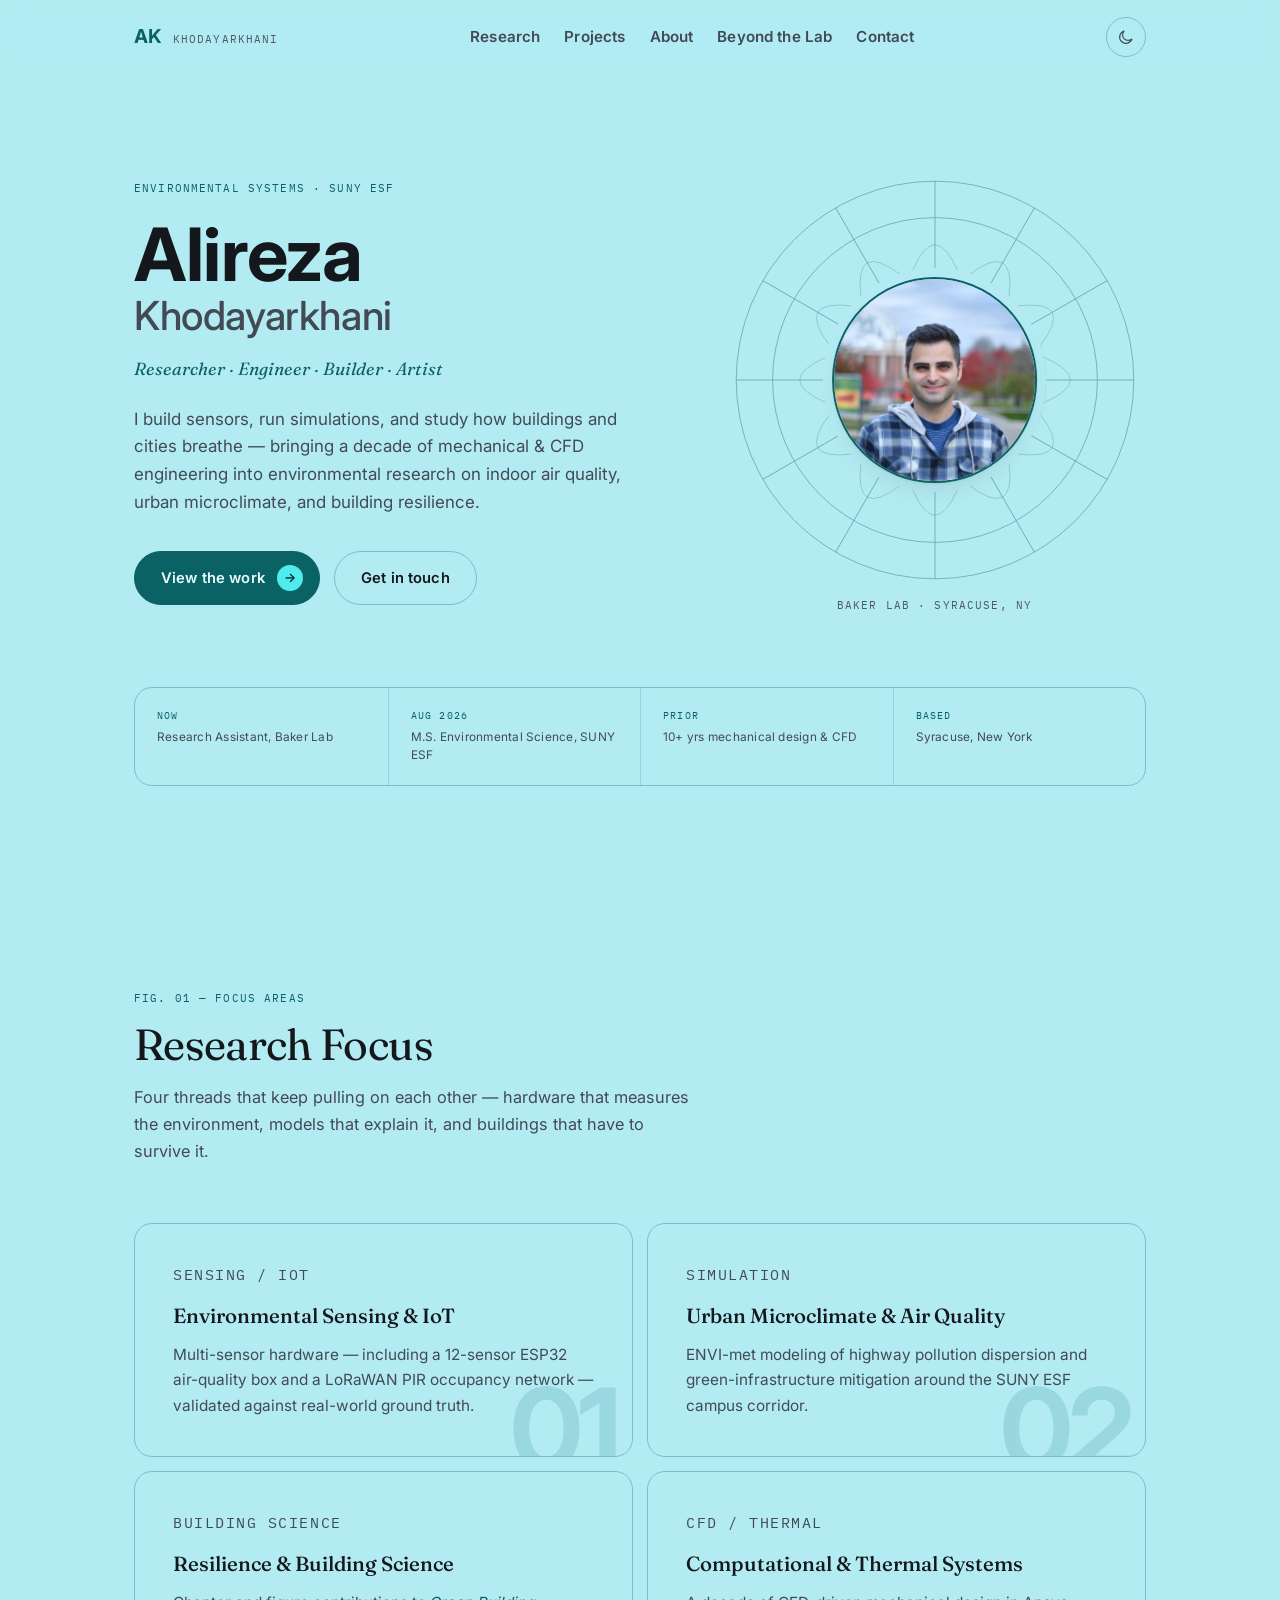
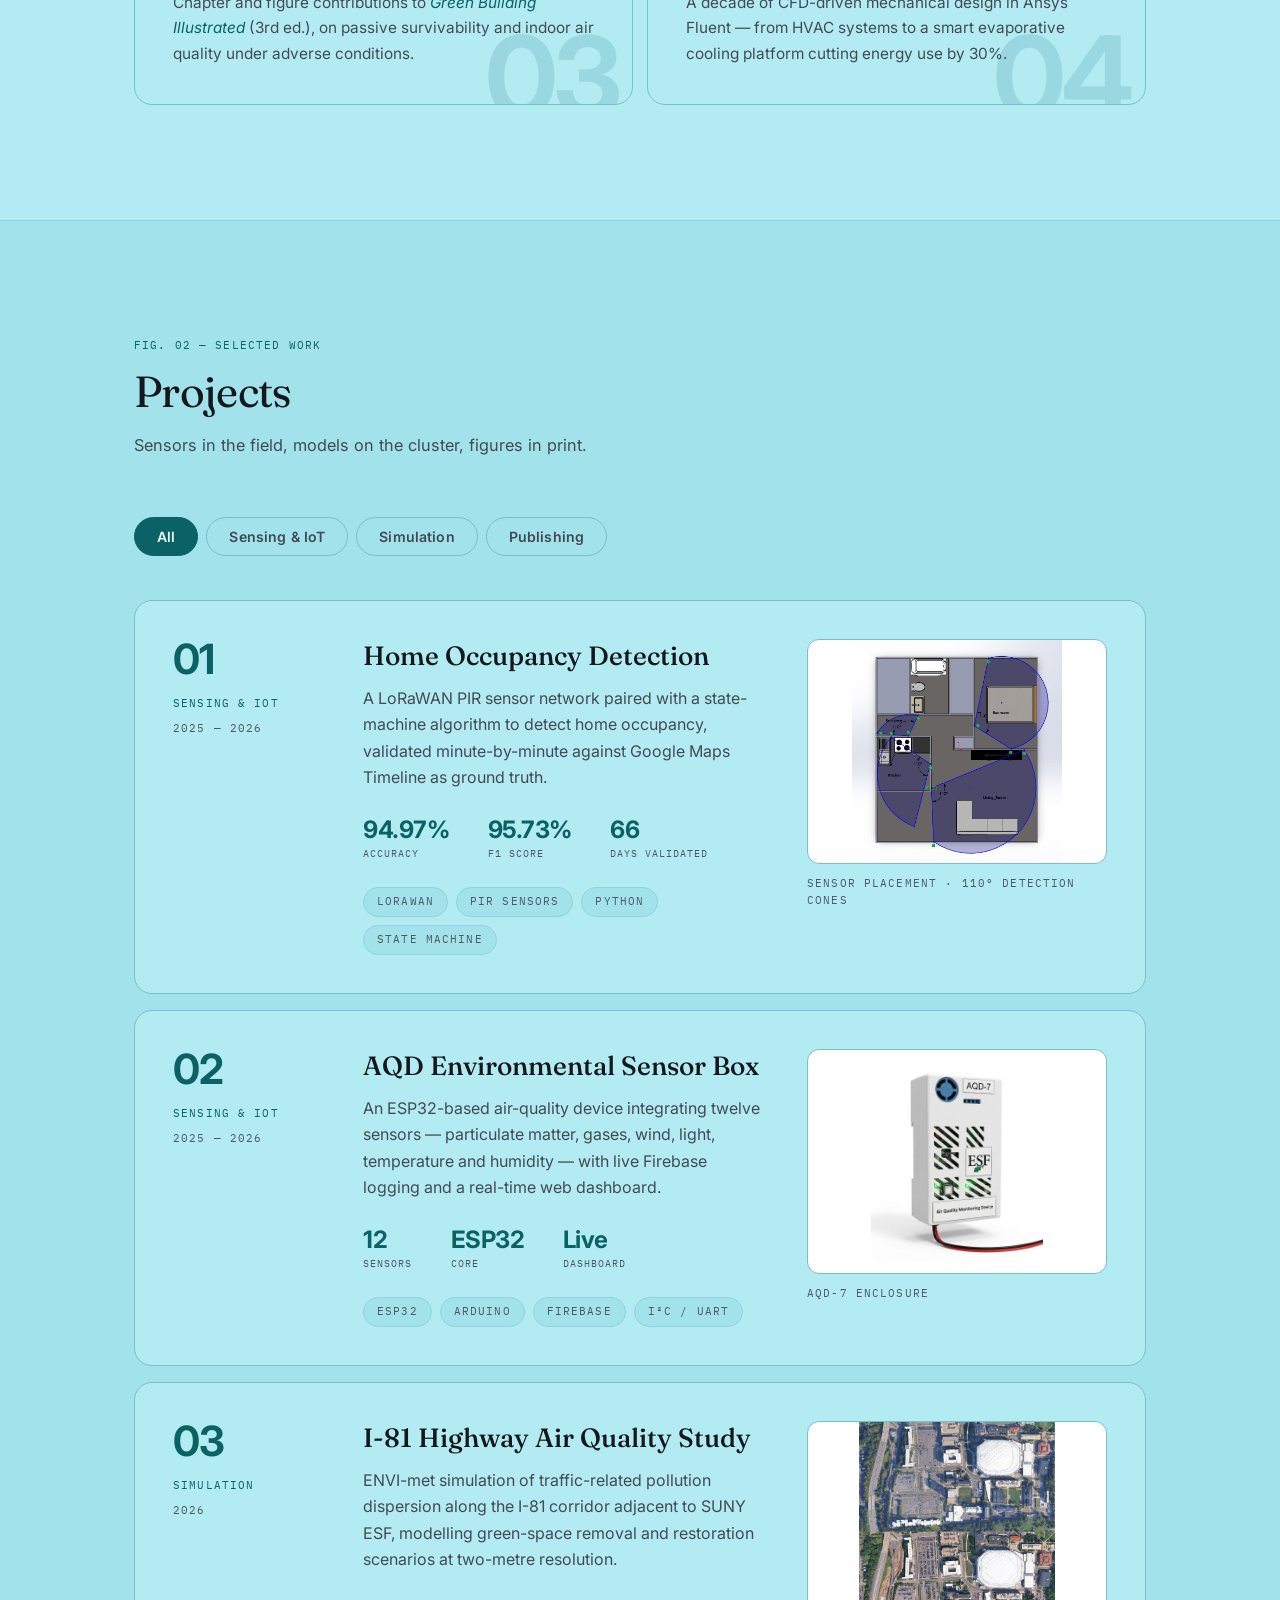
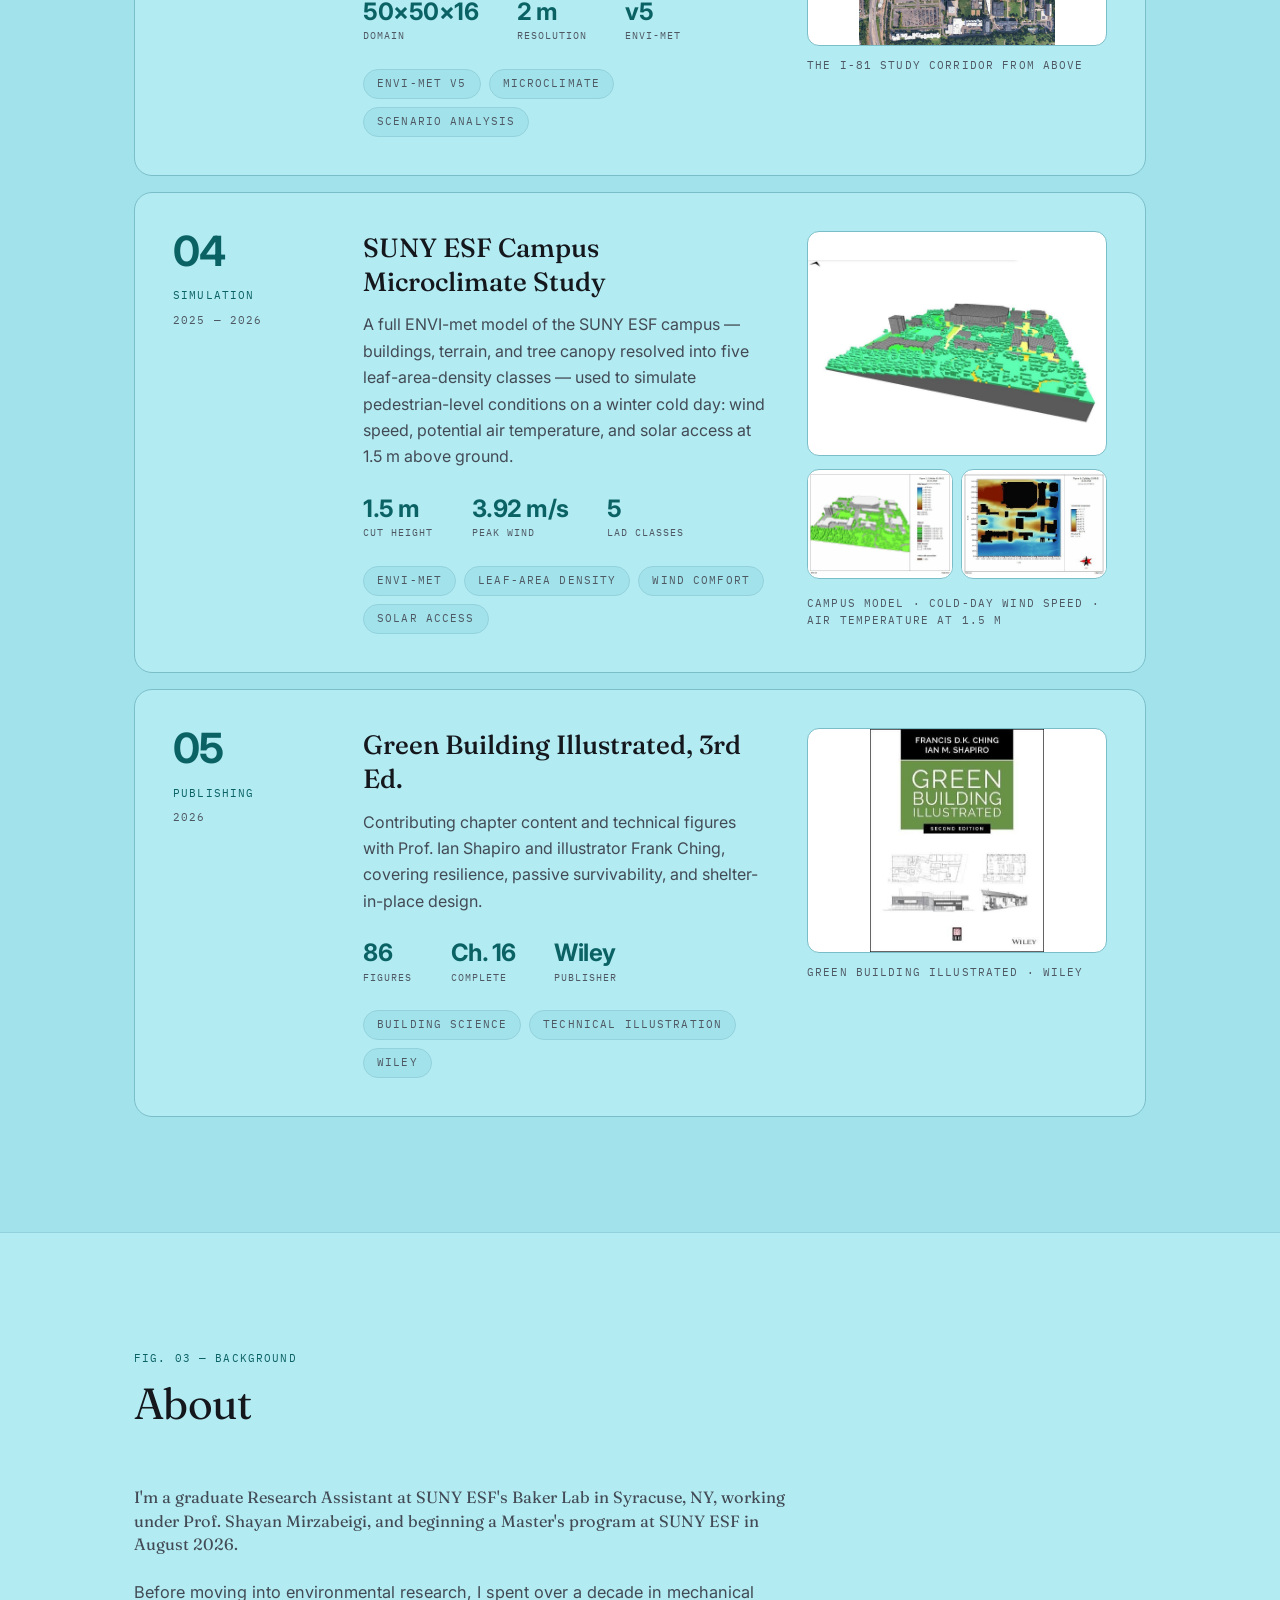
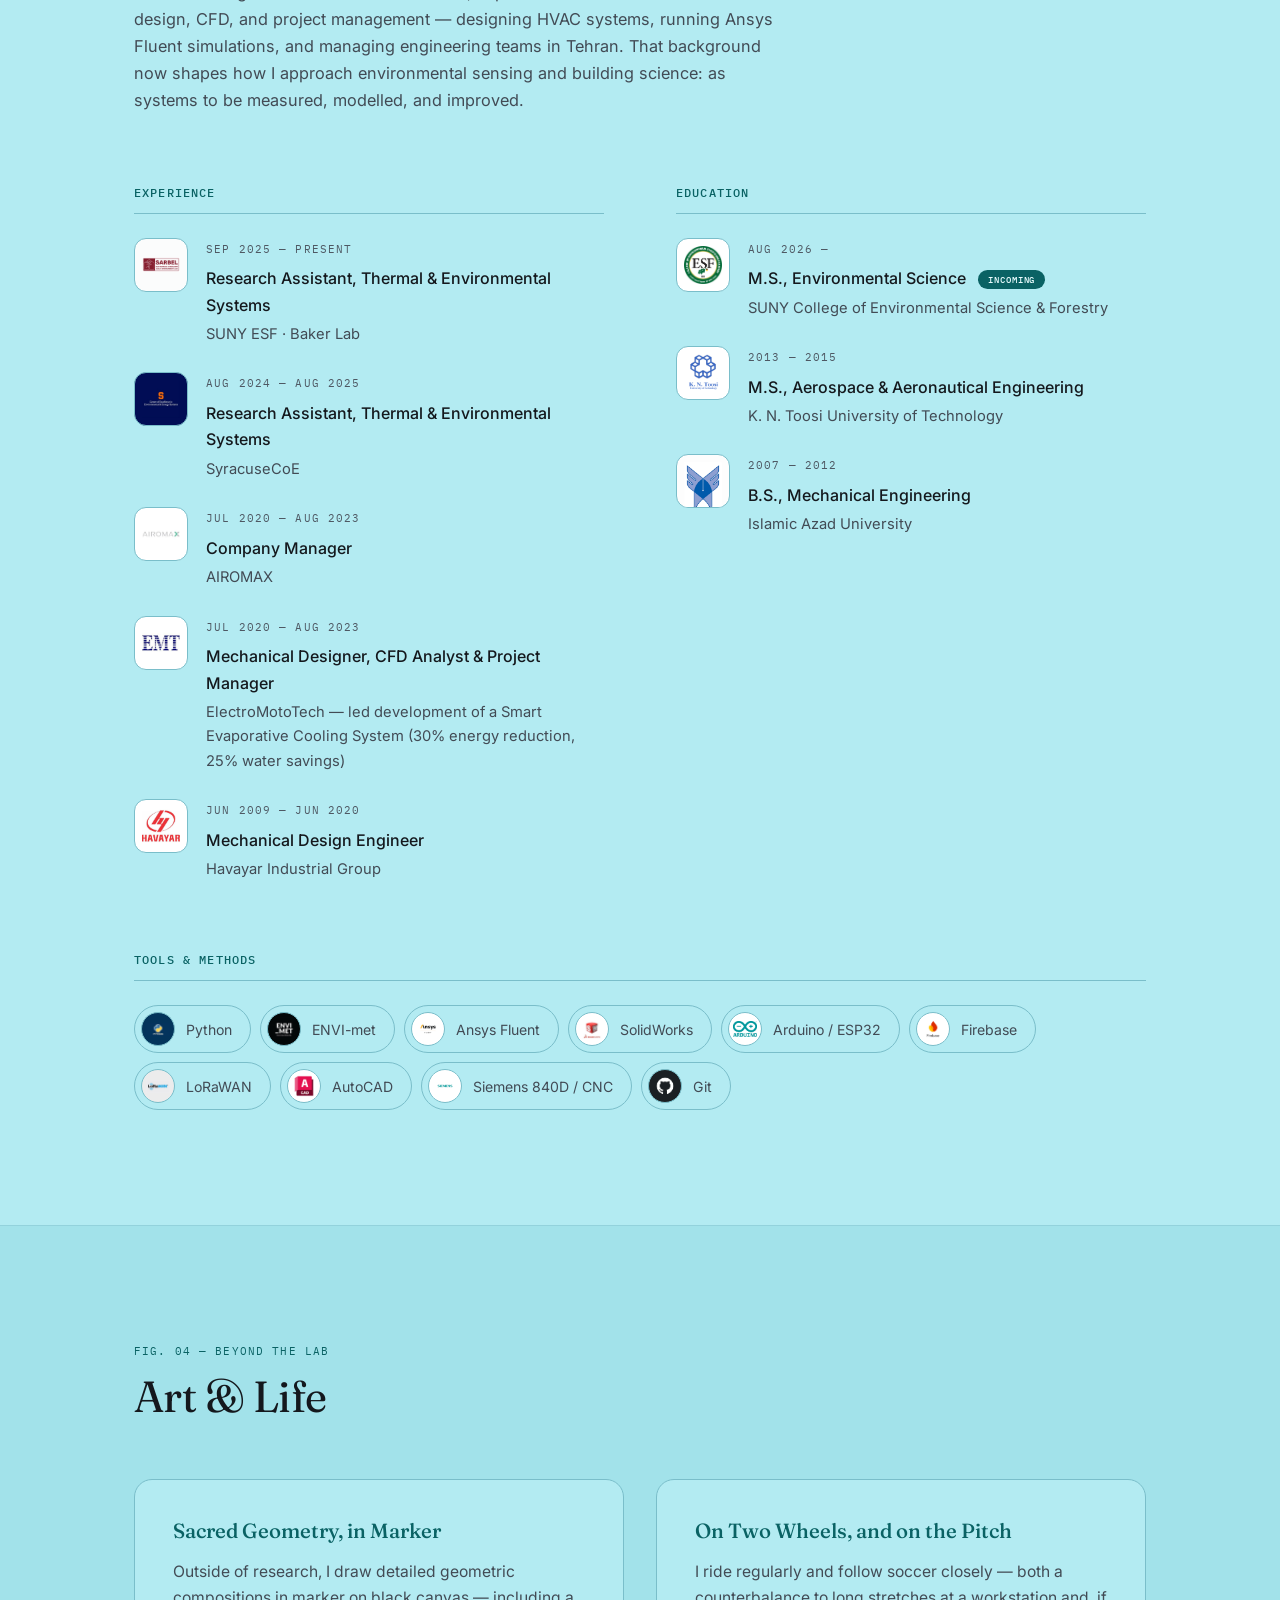
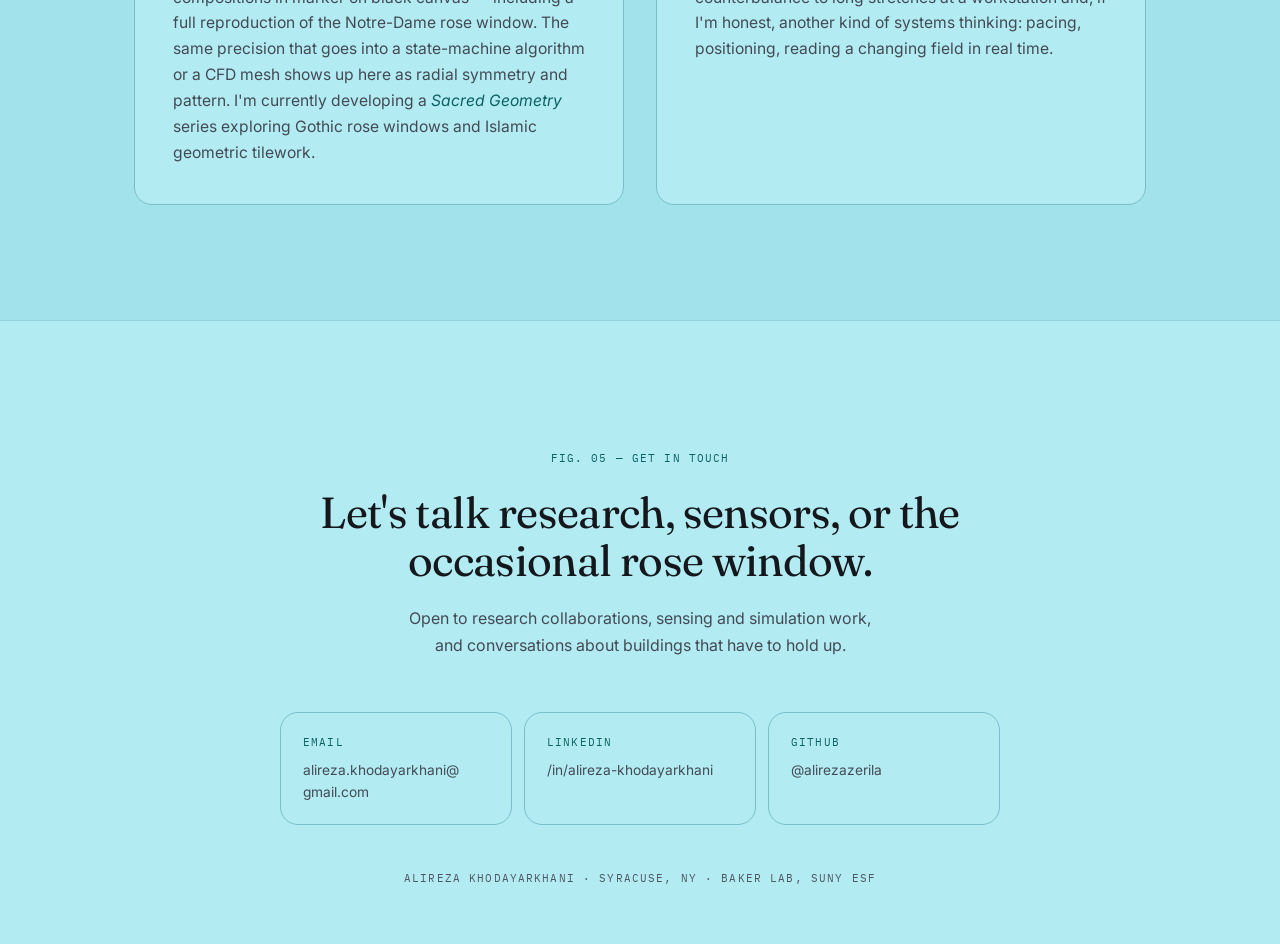
==== commit 1e3d7458: "Move the light theme onto a pale blue ground Light theme ground becomes #B3EBF2, with #A2E2EA alt ba" ====
--- a/index.html
+++ b/index.html
@@ -27,7 +27,7 @@
 <meta name="twitter:image" content="https://alireza-kh.com/assets/Alireza.jpg">
 
 <link rel="icon" href="data:image/svg+xml,<svg xmlns='http://www.w3.org/2000/svg' viewBox='0 0 64 64'><rect width='64' height='64' rx='13' fill='%2314181D'/><circle cx='32' cy='32' r='22' fill='none' stroke='%2350EBEC' stroke-width='2'/><text x='32' y='42' font-family='Georgia,serif' font-size='26' fill='%2350EBEC' text-anchor='middle'>AK</text></svg>">
-<meta name="theme-color" content="#14181D">
+<meta name="theme-color" content="#B3EBF2">
 
 <link rel="preconnect" href="https://fonts.googleapis.com">
 <link rel="preconnect" href="https://fonts.gstatic.com" crossorigin>
@@ -210,28 +210,28 @@
 
   <div class="focus-grid">
     <article class="focus-card reveal">
-      <span class="focus-card__num mono">01</span>
+      <span class="focus-card__num mono" aria-hidden="true">01</span>
       <p class="focus-card__tag mono">Sensing / IoT</p>
       <h3>Environmental Sensing &amp; IoT</h3>
       <p>Multi-sensor hardware — including a 12-sensor ESP32 air-quality box and a
          LoRaWAN PIR occupancy network — validated against real-world ground truth.</p>
     </article>
     <article class="focus-card reveal">
-      <span class="focus-card__num mono">02</span>
+      <span class="focus-card__num mono" aria-hidden="true">02</span>
       <p class="focus-card__tag mono">Simulation</p>
       <h3>Urban Microclimate &amp; Air Quality</h3>
       <p>ENVI-met modeling of highway pollution dispersion and green-infrastructure
          mitigation around the SUNY ESF campus corridor.</p>
     </article>
     <article class="focus-card reveal">
-      <span class="focus-card__num mono">03</span>
+      <span class="focus-card__num mono" aria-hidden="true">03</span>
       <p class="focus-card__tag mono">Building science</p>
       <h3>Resilience &amp; Building Science</h3>
       <p>Chapter and figure contributions to <em>Green Building Illustrated</em> (3rd ed.),
          on passive survivability and indoor air quality under adverse conditions.</p>
     </article>
     <article class="focus-card reveal">
-      <span class="focus-card__num mono">04</span>
+      <span class="focus-card__num mono" aria-hidden="true">04</span>
       <p class="focus-card__tag mono">CFD / Thermal</p>
       <h3>Computational &amp; Thermal Systems</h3>
       <p>A decade of CFD-driven mechanical design in Ansys Fluent — from HVAC systems
--- a/css/style.css
+++ b/css/style.css
@@ -1,24 +1,30 @@
 /* ===========================================================
    TOKENS
-   Brand accent is #50EBEC. It is only legible as a FILL on the
-   light theme (1.31:1 as text on cream), so accent text uses a
-   darkened same-hue --accent-ink there (5.09:1), while fills keep
-   the full cyan with dark --on-accent text over it (11.16:1).
+   The brand cyan is #50EBEC and the light theme's ground is the
+   pale blue #B3EBF2. Those two are the same hue at nearly the same
+   lightness — #50EBEC on #B3EBF2 measures 1.11:1, so the raw cyan
+   is invisible there. --accent therefore holds the shade of cyan
+   that is actually legible on the current ground: a deep #0A6264
+   on the pale blue (5.46:1), the full #50EBEC on the dark theme
+   (12.93:1). --accent-bright keeps the literal brand cyan for the
+   places it still reads, chiefly the CTA arrow badge.
 =========================================================== */
 :root{
-  --bg:         #F7F3EB;
-  --bg-alt:     #EFE9DC;
-  --surface:    #FFFDF8;
+  --bg:         #B3EBF2;
+  --bg-alt:     #A2E2EA;
+  --surface:    #CFF3F8;
   --text:       #14181D;
   --text-2:     #424B55;
-  --text-3:     #6E7782;
-  --line:       #DCD4C4;
-  --line-soft:  #E6DFD1;
-
-  --accent:     #50EBEC;
-  --accent-ink: #0D7375;
-  --accent-2:   #2FD9DA;
-  --on-accent:  #06242A;
+  --text-3:     #4E5863;
+  --line:       #7ABECA;
+  --line-soft:  #93D2DC;
+
+  --accent:        #0A6264;
+  --accent-2:      #084C4E;
+  --on-accent:     #EAFDFE;
+  --accent-bright: #50EBEC;
+  --badge-bg:      #50EBEC;
+  --badge-fg:      #06242A;
 
   --shadow:     0 1px 2px rgba(20,24,29,.05), 0 12px 28px -14px rgba(20,24,29,.18);
 
@@ -44,30 +50,38 @@
 
 @media (prefers-color-scheme: dark){
   :root:not([data-theme="light"]){
-    --bg:        #0E1216;
-    --bg-alt:    #141A20;
-    --surface:   #171E25;
+    --bg:        #0B1418;
+    --bg-alt:    #101B20;
+    --surface:   #142229;
     --text:      #EDE7DA;
     --text-2:    #B6B1A5;
     --text-3:    #868D97;
-    --line:      #262E37;
-    --line-soft: #1E252D;
-    --accent-ink:#50EBEC;
+    --line:      #24343B;
+    --line-soft: #1A272D;
+    --accent:    #50EBEC;
+    --accent-2:  #2FD9DA;
+    --on-accent: #06242A;
+    --badge-bg:  #06242A;
+    --badge-fg:  #50EBEC;
     --shadow:    0 1px 2px rgba(0,0,0,.3), 0 16px 34px -16px rgba(0,0,0,.6);
     color-scheme: dark;
   }
 }
 
 :root[data-theme="dark"]{
-  --bg:        #0E1216;
-  --bg-alt:    #141A20;
-  --surface:   #171E25;
+  --bg:        #0B1418;
+  --bg-alt:    #101B20;
+  --surface:   #142229;
   --text:      #EDE7DA;
   --text-2:    #B6B1A5;
   --text-3:    #868D97;
-  --line:      #262E37;
-  --line-soft: #1E252D;
-  --accent-ink:#50EBEC;
+  --line:      #24343B;
+  --line-soft: #1A272D;
+  --accent:    #50EBEC;
+  --accent-2:  #2FD9DA;
+  --on-accent: #06242A;
+  --badge-bg:  #06242A;
+  --badge-fg:  #50EBEC;
   --shadow:    0 1px 2px rgba(0,0,0,.3), 0 16px 34px -16px rgba(0,0,0,.6);
   color-scheme: dark;
 }
@@ -105,14 +119,14 @@
 h2{ font-size:clamp(2rem, 3.4vw, 2.9rem); line-height:1.12; letter-spacing:-0.015em; }
 h3{ font-size:1.28rem; font-weight:500; line-height:1.3; }
 
-em{ color:var(--accent-ink); font-style:italic; }
+em{ color:var(--accent); font-style:italic; }
 
 .mono{
   font-family:var(--mono); font-size:0.71rem;
   letter-spacing:0.1em; text-transform:uppercase;
 }
 
-:focus-visible{ outline:2px solid var(--accent-ink); outline-offset:3px; border-radius:4px; }
+:focus-visible{ outline:2px solid var(--accent); outline-offset:3px; border-radius:4px; }
 
 .skip-link{
   position:absolute; left:-9999px; top:0; z-index:100;
@@ -176,7 +190,7 @@
 .nav__mark{ display:flex; align-items:baseline; gap:10px; min-width:0; }
 .nav__mark-glyph{
   font-family:var(--display); font-size:1.2rem; font-weight:700;
-  color:var(--accent-ink); letter-spacing:0.02em;
+  color:var(--accent); letter-spacing:0.02em;
 }
 .nav__mark-text{ color:var(--text-3); }
 @media (max-width:620px){ .nav__mark-text{ display:none; } }
@@ -194,7 +208,7 @@
   background:var(--accent); transform:scaleX(0); transform-origin:left;
   transition:transform .25s;
 }
-.nav__links a:hover{ color:var(--accent-ink); }
+.nav__links a:hover{ color:var(--accent); }
 .nav__links a:hover::after{ transform:scaleX(1); }
 @media (max-width:1040px){ .nav__links{ display:none; } }
 
@@ -205,7 +219,7 @@
   background:none; border:1px solid var(--line); border-radius:50%;
   color:var(--text-2); cursor:pointer; transition:color .2s, border-color .2s;
 }
-.icon-btn:hover{ color:var(--accent-ink); border-color:var(--accent); }
+.icon-btn:hover{ color:var(--accent); border-color:var(--accent); }
 .icon{ width:18px; height:18px; }
 
 /* Sun shows in dark mode (click to go light) and vice versa. */
@@ -241,7 +255,7 @@
   color:var(--text-2); padding:13px 16px;
   border:1px solid var(--line); border-radius:var(--r-md);
 }
-.nav__panel a:hover{ color:var(--accent-ink); border-color:var(--accent); }
+.nav__panel a:hover{ color:var(--accent); border-color:var(--accent); }
 .nav__panel[hidden]{ display:none; }
 
 /* ===========================================================
@@ -259,7 +273,7 @@
   .hero__grid{ grid-template-columns:1fr; gap:48px; }
 }
 
-.eyebrow{ color:var(--accent-ink); display:block; margin-bottom:20px; }
+.eyebrow{ color:var(--accent); display:block; margin-bottom:20px; }
 
 /* Name — Aptos, bold given name, smaller family name. */
 .hero__name{
@@ -284,7 +298,7 @@
 
 .hero__role{
   font-family:var(--serif); font-style:italic; font-size:1.1rem;
-  color:var(--accent-ink); margin-bottom:22px;
+  color:var(--accent); margin-bottom:22px;
 }
 .hero__statement{
   color:var(--text-2); font-size:1.06rem; max-width:50ch; margin-bottom:34px;
@@ -301,13 +315,15 @@
 .btn--primary{ background:var(--accent); color:var(--on-accent); }
 .btn--primary:hover{ background:var(--accent-2); border-color:var(--accent-2); transform:translateY(-1px); }
 .btn--ghost{ color:var(--text); border-color:var(--line); padding-right:26px; }
-.btn--ghost:hover{ border-color:var(--accent); color:var(--accent-ink); transform:translateY(-1px); }
-
-/* Circular arrow badge, in the manner of a call-to-action pill. */
+.btn--ghost:hover{ border-color:var(--accent); color:var(--accent); transform:translateY(-1px); }
+
+/* Circular arrow badge, in the manner of a call-to-action pill. It
+   inverts per theme so it always reads against the button fill — and
+   it is where the literal brand cyan shows on the light theme. */
 .btn__arrow{
   display:inline-grid; place-items:center;
   width:26px; height:26px; border-radius:50%;
-  background:var(--on-accent); color:var(--accent);
+  background:var(--badge-bg); color:var(--badge-fg);
   font-size:0.8rem; line-height:1; flex:none;
 }
 
@@ -352,7 +368,7 @@
 .hero__facts li + li{ border-left:1px solid var(--line-soft); }
 .hero__facts span{
   display:block; font-family:var(--mono); font-size:0.64rem;
-  letter-spacing:0.12em; text-transform:uppercase; color:var(--accent-ink); margin-bottom:6px;
+  letter-spacing:0.12em; text-transform:uppercase; color:var(--accent); margin-bottom:6px;
 }
 @media (max-width:880px){
   .hero__facts{ grid-template-columns:repeat(2, 1fr); }
@@ -402,7 +418,7 @@
   font-family:var(--display); font-size:7rem; font-weight:700; line-height:1;
   color:var(--line-soft); opacity:.8; pointer-events:none; letter-spacing:-0.04em;
 }
-.focus-card__tag{ color:var(--accent-ink); display:block; margin-bottom:16px; position:relative; }
+.focus-card__tag{ color:var(--accent); display:block; margin-bottom:16px; position:relative; }
 .focus-card h3{ margin-bottom:12px; position:relative; }
 .focus-card p{ color:var(--text-2); font-size:0.96rem; position:relative; }
 @media (max-width:720px){ .focus-grid{ grid-template-columns:1fr; } }
@@ -417,7 +433,7 @@
   font-family:var(--sans); font-size:0.88rem; font-weight:600; letter-spacing:0.01em;
   transition:color .2s, border-color .2s, background .2s;
 }
-.filter:hover{ border-color:var(--accent); color:var(--accent-ink); }
+.filter:hover{ border-color:var(--accent); color:var(--accent); }
 .filter.is-active{ background:var(--accent); border-color:var(--accent); color:var(--on-accent); }
 
 .plates{ display:grid; gap:16px; }
@@ -438,9 +454,9 @@
 .plate__aside{ position:relative; }
 .plate__num{
   display:block; font-family:var(--display); font-size:2.6rem; line-height:1;
-  color:var(--accent-ink); font-weight:700; margin-bottom:14px; letter-spacing:-0.03em;
-}
-.plate__cat{ color:var(--accent-ink); display:block; margin-bottom:6px; }
+  color:var(--accent); font-weight:700; margin-bottom:14px; letter-spacing:-0.03em;
+}
+.plate__cat{ color:var(--accent); display:block; margin-bottom:6px; }
 .plate__year{ color:var(--text-3); display:block; }
 
 .plate__body h3{ font-size:clamp(1.35rem, 2.1vw, 1.65rem); margin-bottom:12px; }
@@ -479,7 +495,7 @@
 .stat-row li{ display:flex; flex-direction:column; gap:3px; }
 .stat-row strong{
   font-family:var(--display); font-weight:700; font-size:1.5rem;
-  line-height:1.1; color:var(--accent-ink); letter-spacing:-0.02em;
+  line-height:1.1; color:var(--accent); letter-spacing:-0.02em;
 }
 .stat-row span{ color:var(--text-3); font-size:0.64rem; }
 
@@ -520,7 +536,7 @@
   gap:clamp(38px, 6vw, 72px); margin-bottom:clamp(48px, 6vw, 72px);
 }
 .timeline__title{
-  color:var(--accent-ink); margin-bottom:24px; font-size:0.72rem;
+  color:var(--accent); margin-bottom:24px; font-size:0.72rem;
   padding-bottom:12px; border-bottom:1px solid var(--line);
 }
 .timeline__list{ list-style:none; }
@@ -558,7 +574,7 @@
   background:var(--bg); border-radius:var(--r-lg); transition:border-color .25s, transform .25s;
 }
 .beyond-card:hover{ border-color:var(--accent); transform:translateY(-2px); }
-.beyond-card h3{ margin-bottom:14px; color:var(--accent-ink); }
+.beyond-card h3{ margin-bottom:14px; color:var(--accent); }
 .beyond-card p{ color:var(--text-2); font-size:0.98rem; }
 @media (max-width:760px){ .beyond-grid{ grid-template-columns:1fr; } }
 
@@ -584,13 +600,13 @@
   transition:background .2s, border-color .2s, transform .2s;
 }
 .footer__link:hover{ background:var(--bg-alt); border-color:var(--accent); transform:translateY(-2px); }
-.footer__link .mono{ color:var(--accent-ink); }
+.footer__link .mono{ color:var(--accent); }
 .footer__link-val{
   color:var(--text-2); font-size:0.86rem;
   overflow-wrap:break-word; /* prefers the <wbr> in the email address */
   transition:color .2s;
 }
-.footer__link:hover .footer__link-val{ color:var(--accent-ink); }
+.footer__link:hover .footer__link-val{ color:var(--accent); }
 @media (max-width:700px){ .footer__links{ grid-template-columns:1fr; } }
 
 .footer__note{ color:var(--text-3); }
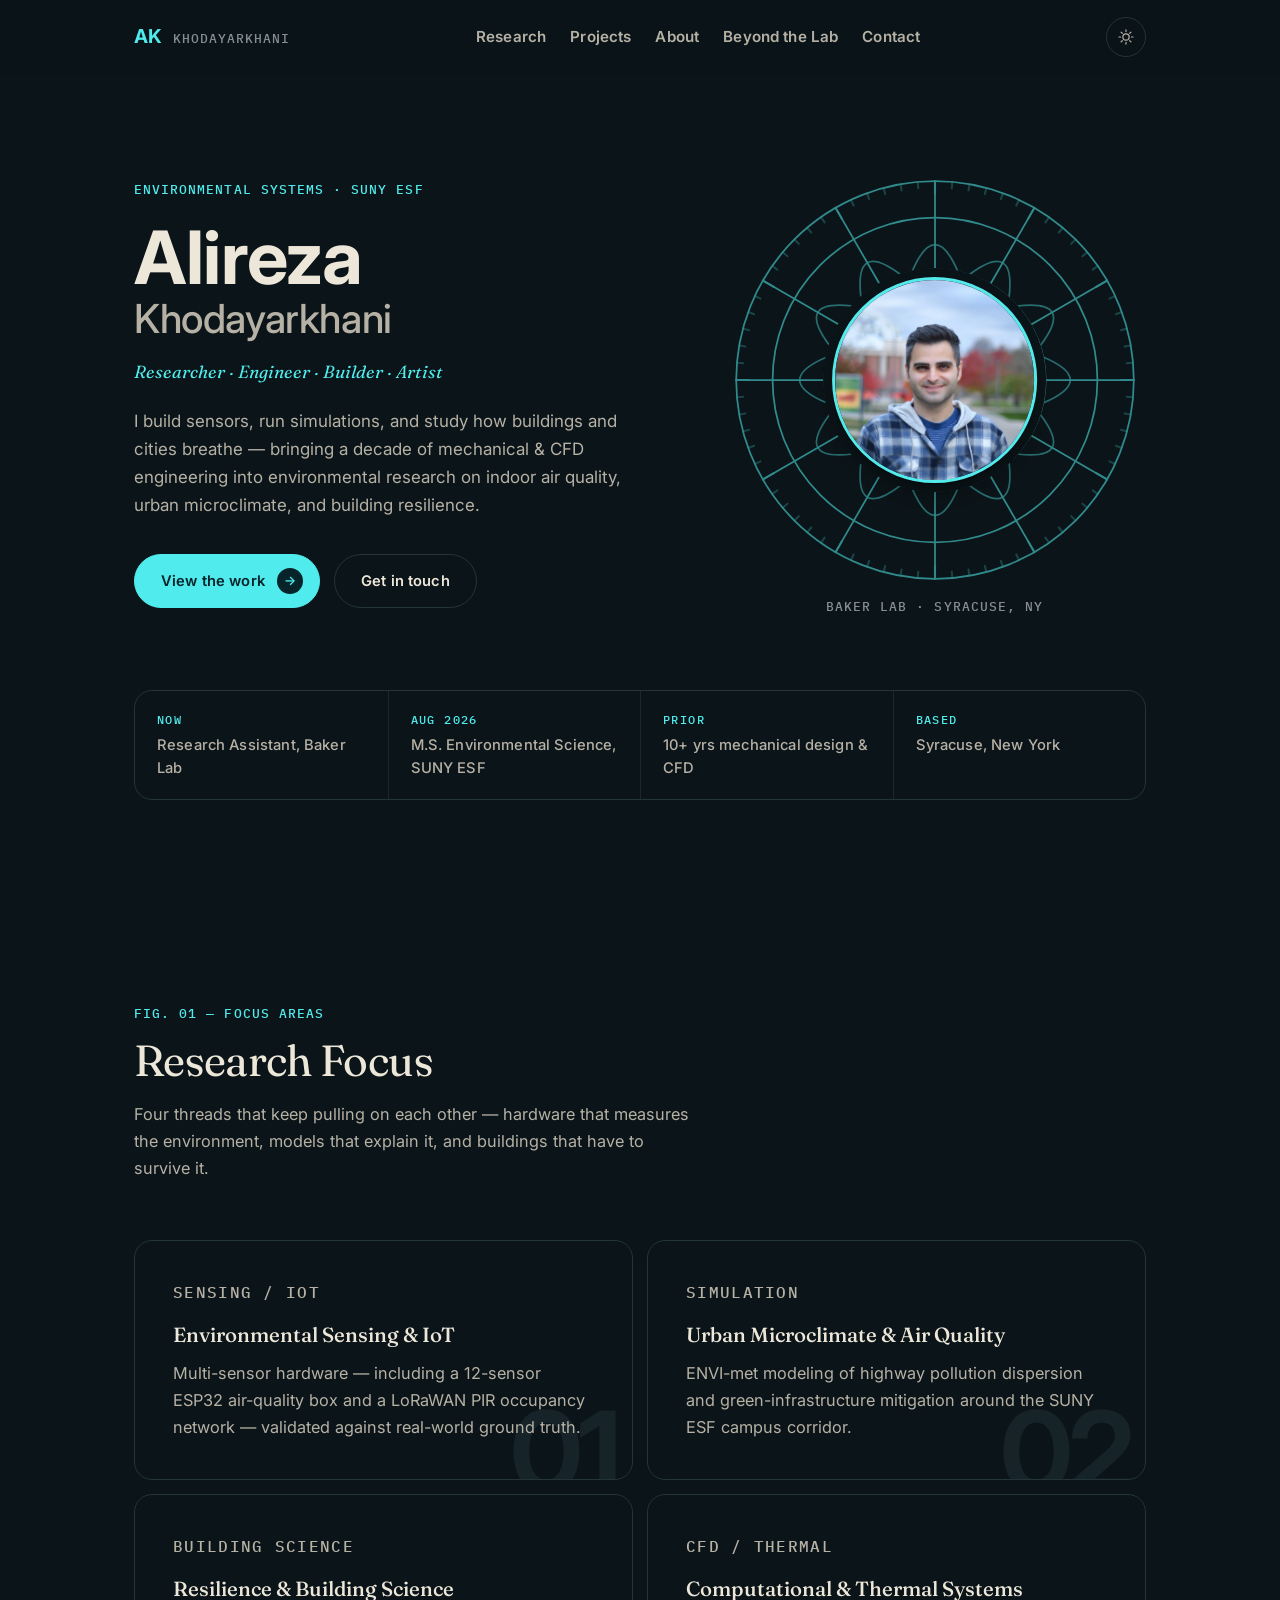
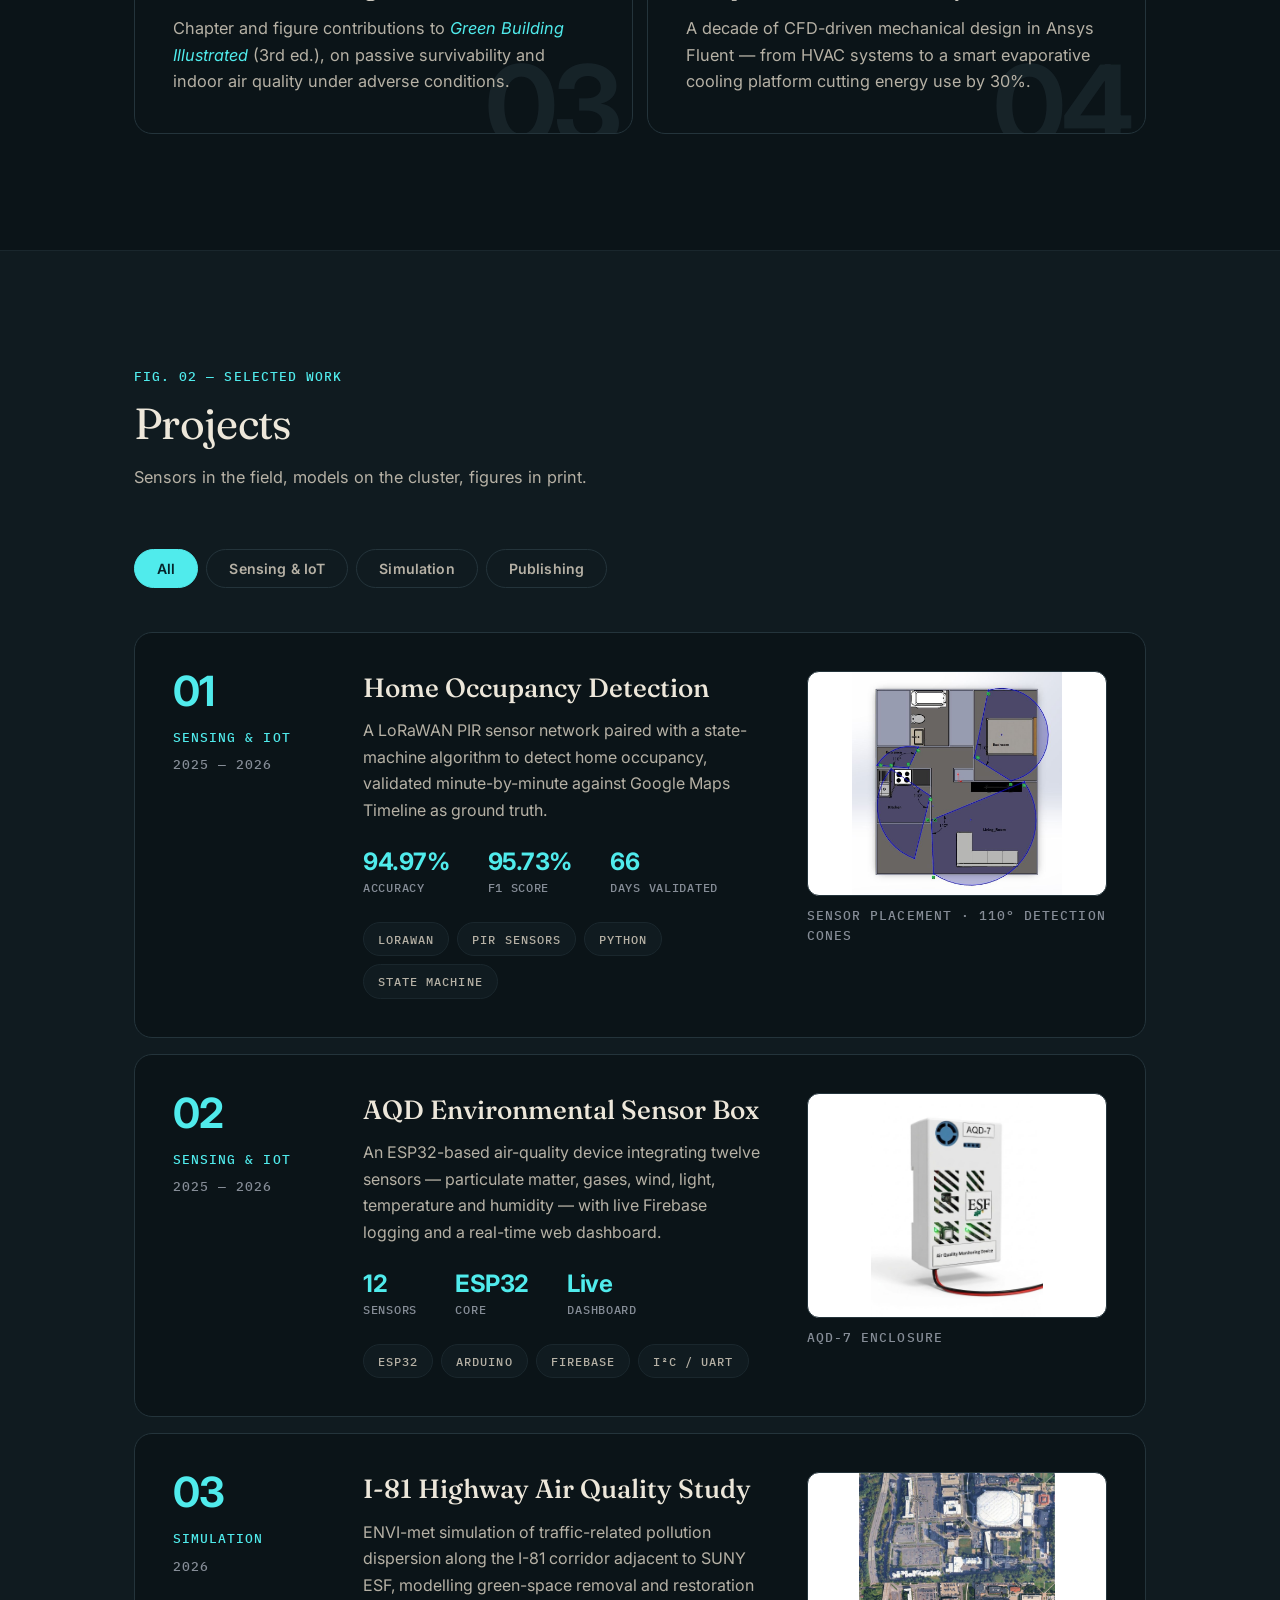
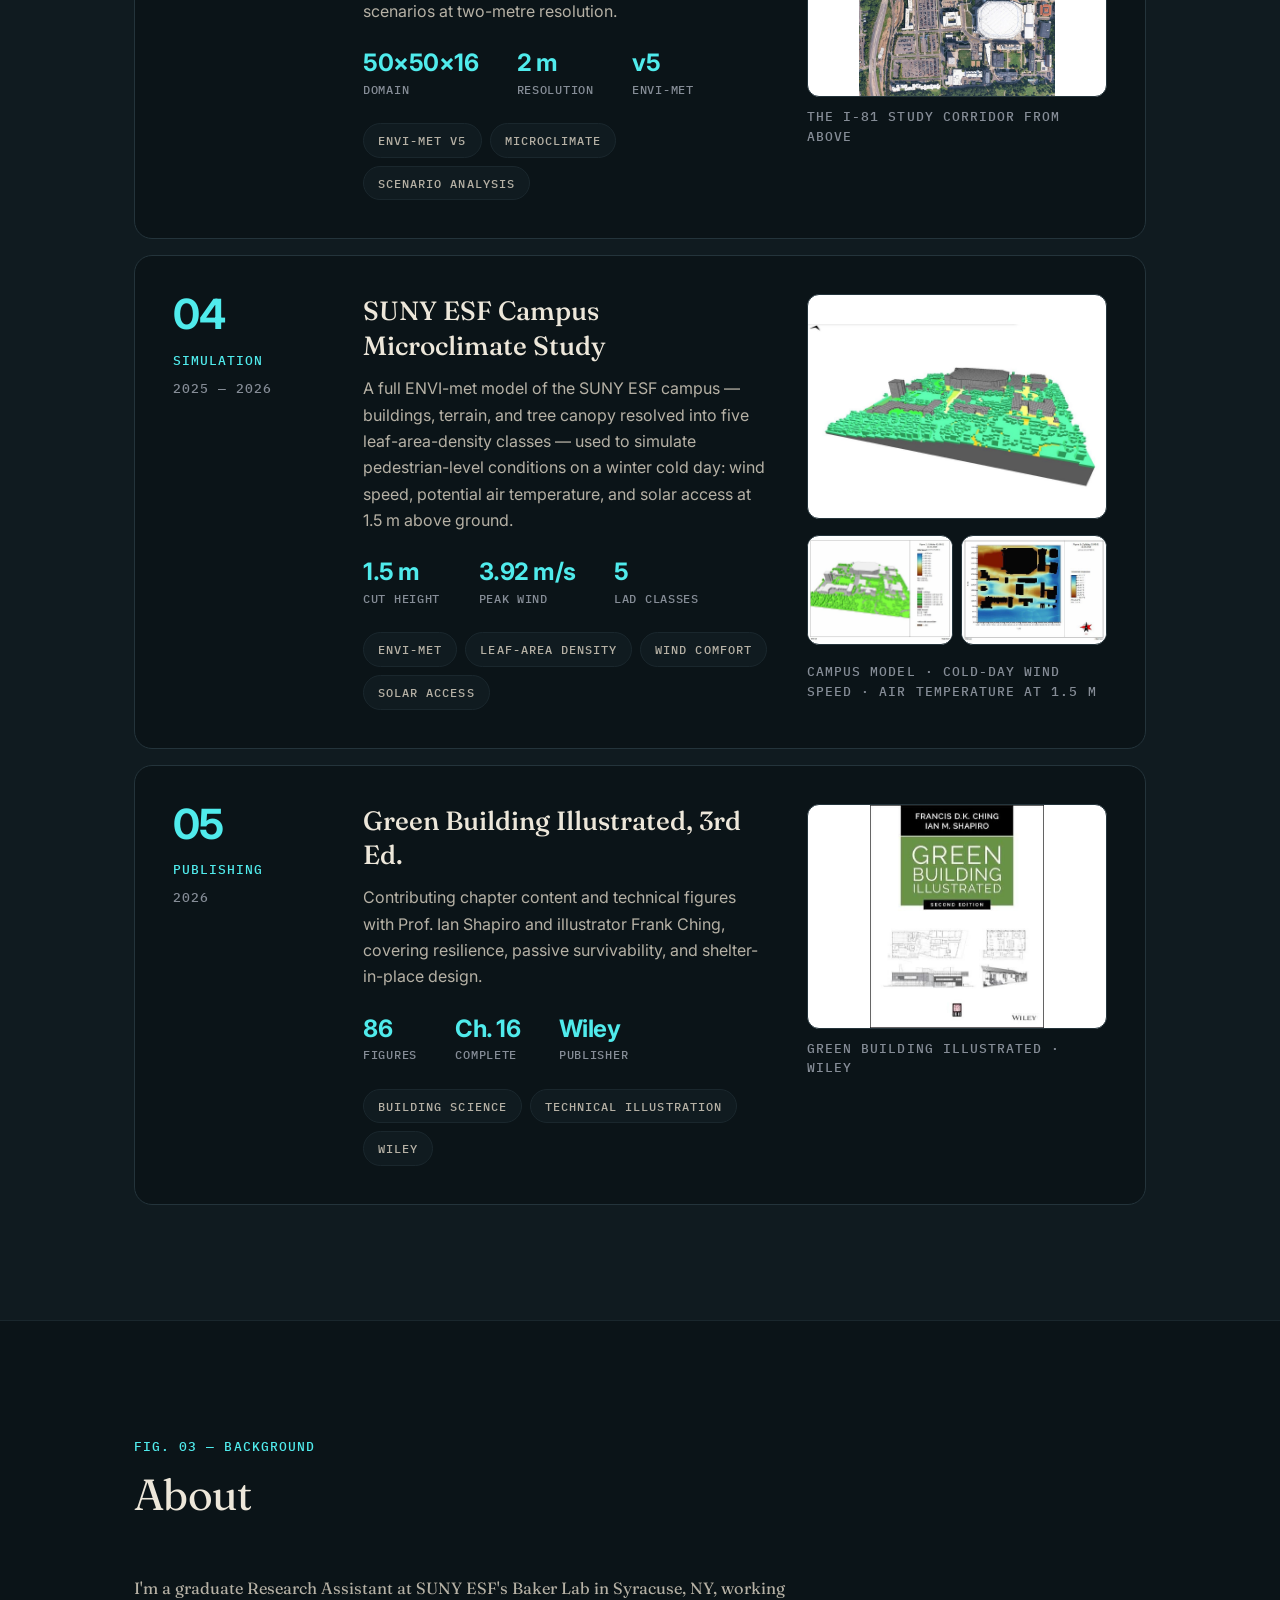
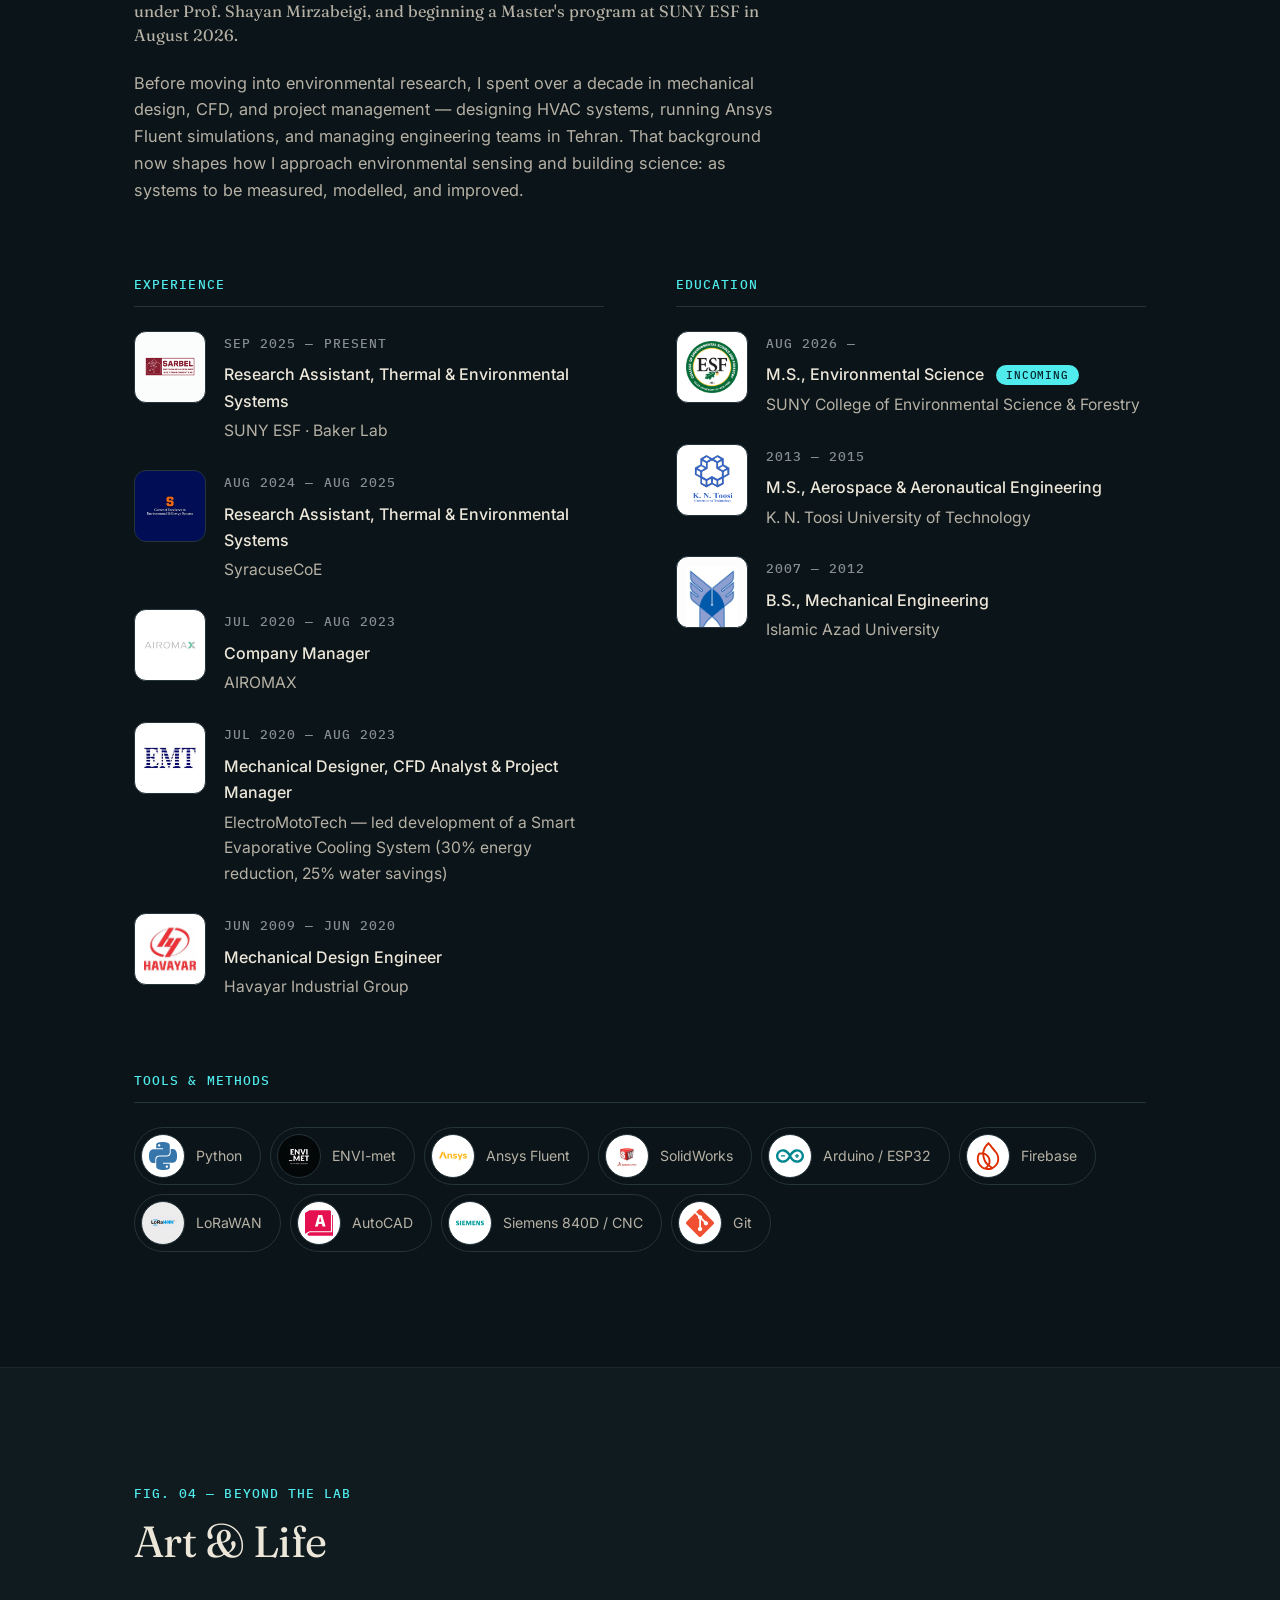
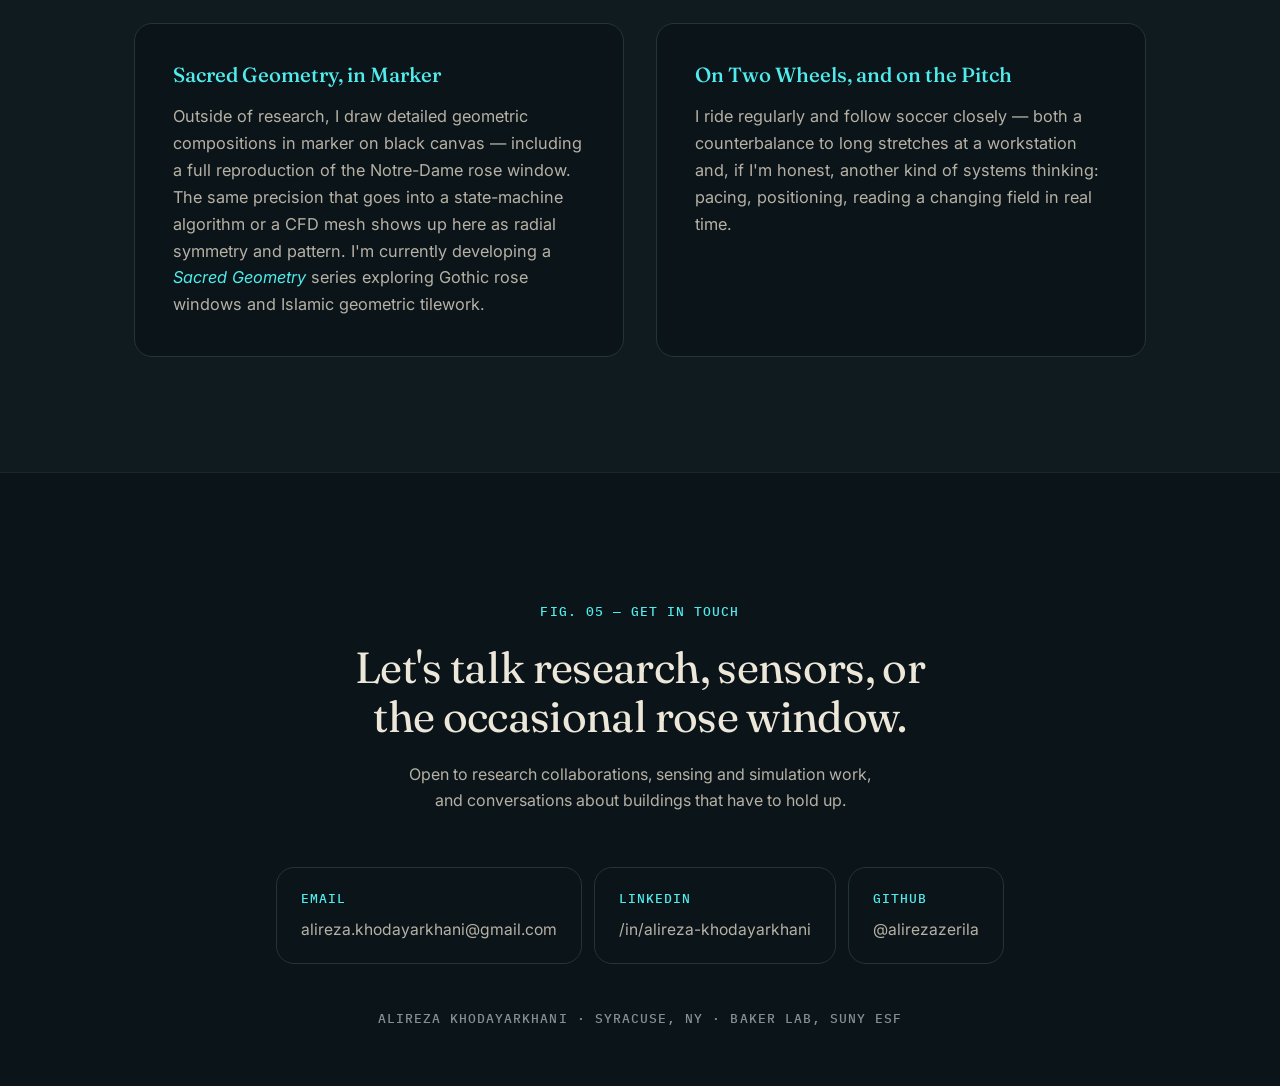
==== commit fbe39590: "Enlarge small type, square logo marks, dual-ring hero, dark default Type: the micro-labels were 0.71" ====
--- a/index.html
+++ b/index.html
@@ -27,7 +27,7 @@
 <meta name="twitter:image" content="https://alireza-kh.com/assets/Alireza.jpg">
 
 <link rel="icon" href="data:image/svg+xml,<svg xmlns='http://www.w3.org/2000/svg' viewBox='0 0 64 64'><rect width='64' height='64' rx='13' fill='%2314181D'/><circle cx='32' cy='32' r='22' fill='none' stroke='%2350EBEC' stroke-width='2'/><text x='32' y='42' font-family='Georgia,serif' font-size='26' fill='%2350EBEC' text-anchor='middle'>AK</text></svg>">
-<meta name="theme-color" content="#B3EBF2">
+<meta name="theme-color" content="#0B1418">
 
 <link rel="preconnect" href="https://fonts.googleapis.com">
 <link rel="preconnect" href="https://fonts.gstatic.com" crossorigin>
@@ -93,10 +93,11 @@
   (function () {
     var r = document.documentElement;
     r.classList.add('js');
-    try {
-      var saved = localStorage.getItem('theme');
-      if (saved === 'light' || saved === 'dark') r.setAttribute('data-theme', saved);
-    } catch (e) {}
+    // Dark is the site's default. Only an explicit saved choice overrides it,
+    // so the OS preference does not pull first-time visitors into light.
+    var saved = null;
+    try { saved = localStorage.getItem('theme'); } catch (e) {}
+    r.setAttribute('data-theme', saved === 'light' ? 'light' : 'dark');
   })();
 </script>
 </head>
@@ -172,13 +173,18 @@
     <figure class="portrait">
       <div class="portrait__stage">
         <div class="portrait__ring" aria-hidden="true">
-          <svg viewBox="0 0 600 600" xmlns="http://www.w3.org/2000/svg" class="emblem-svg">
-            <g fill="none" stroke="var(--accent)" stroke-width="1">
+          <svg viewBox="0 0 600 600" xmlns="http://www.w3.org/2000/svg" class="emblem-svg emblem-svg--outer">
+            <g fill="none" stroke="var(--accent)" stroke-width="2.5" stroke-linecap="round">
               <circle cx="300" cy="300" r="284"/>
               <circle cx="300" cy="300" r="232"/>
-              <circle cx="300" cy="300" r="158" stroke="var(--accent)"/>
               <g id="spokes"></g>
-              <g id="petals" stroke="var(--accent)" opacity="0.6"></g>
+              <g id="ticks" stroke-width="3"></g>
+            </g>
+          </svg>
+          <svg viewBox="0 0 600 600" xmlns="http://www.w3.org/2000/svg" class="emblem-svg emblem-svg--inner">
+            <g fill="none" stroke="var(--accent)" stroke-width="2.5" stroke-linecap="round">
+              <circle cx="300" cy="300" r="158"/>
+              <g id="petals" opacity="0.75"></g>
             </g>
           </svg>
         </div>
@@ -535,8 +541,8 @@
     <h3 class="timeline__title mono">Tools &amp; Methods</h3>
     <ul class="tools__grid">
       <li>
-        <span class="logo logo--tool" style="--logo-bg:#03345b">
-          <img src="assets/logos/python.png" width="200" height="112" alt="" loading="lazy">
+        <span class="logo logo--tool" style="--logo-bg:#ffffff">
+          <img src="assets/logos/icon-python.svg" width="24" height="24" alt="" loading="lazy">
         </span>Python
       </li>
       <li>
@@ -546,7 +552,7 @@
       </li>
       <li>
         <span class="logo logo--tool" style="--logo-bg:#ffffff">
-          <img src="assets/logos/ansys-fluent.png" width="501" height="340" alt="" loading="lazy">
+          <img src="assets/logos/icon-ansys.svg" width="24" height="24" alt="" loading="lazy">
         </span>Ansys Fluent
       </li>
       <li>
@@ -556,12 +562,12 @@
       </li>
       <li>
         <span class="logo logo--tool" style="--logo-bg:#ffffff">
-          <img src="assets/logos/arduino-esp32.png" width="541" height="369" alt="" loading="lazy">
+          <img src="assets/logos/icon-arduino.svg" width="24" height="24" alt="" loading="lazy">
         </span>Arduino / ESP32
       </li>
       <li>
         <span class="logo logo--tool" style="--logo-bg:#ffffff">
-          <img src="assets/logos/firebase.png" width="447" height="447" alt="" loading="lazy">
+          <img src="assets/logos/icon-firebase.svg" width="24" height="24" alt="" loading="lazy">
         </span>Firebase
       </li>
       <li>
@@ -571,17 +577,17 @@
       </li>
       <li>
         <span class="logo logo--tool" style="--logo-bg:#ffffff">
-          <img src="assets/logos/autocad.png" width="240" height="240" alt="" loading="lazy">
+          <img src="assets/logos/icon-autocad.svg" width="24" height="24" alt="" loading="lazy">
         </span>AutoCAD
       </li>
       <li>
         <span class="logo logo--tool" style="--logo-bg:#ffffff">
-          <img src="assets/logos/siemens-840d-cnc.png" width="447" height="447" alt="" loading="lazy">
+          <img src="assets/logos/icon-siemens.svg" width="24" height="24" alt="" loading="lazy">
         </span>Siemens 840D / CNC
       </li>
       <li>
-        <span class="logo logo--tool" style="--logo-bg:#1b1f23">
-          <img src="assets/logos/git.png" width="225" height="225" alt="" loading="lazy">
+        <span class="logo logo--tool" style="--logo-bg:#ffffff">
+          <img src="assets/logos/icon-git.svg" width="24" height="24" alt="" loading="lazy">
         </span>Git
       </li>
     </ul>
--- a/css/style.css
+++ b/css/style.css
@@ -121,9 +121,11 @@
 
 em{ color:var(--accent); font-style:italic; }
 
+/* Micro-labels were 0.71rem/400 and read as fine print. Brought up to
+   match the weight and scale the nav moved to. */
 .mono{
-  font-family:var(--mono); font-size:0.71rem;
-  letter-spacing:0.1em; text-transform:uppercase;
+  font-family:var(--mono); font-size:0.82rem; font-weight:500;
+  letter-spacing:0.08em; text-transform:uppercase;
 }
 
 :focus-visible{ outline:2px solid var(--accent); outline-offset:3px; border-radius:4px; }
@@ -161,10 +163,10 @@
 }
 .logo img{ width:100%; height:100%; object-fit:contain; }
 
-.logo--tl{ width:54px; height:54px; padding:7px; border-radius:var(--r-md); }
+.logo--tl{ width:72px; height:72px; padding:9px; border-radius:var(--r-md); }
 /* Several tool logos are wide wordmarks (Ansys, Siemens, LoRaWAN), which
    become unreadable in a small square — hence the generous tile. */
-.logo--tool{ width:34px; height:34px; padding:4px; border-radius:50%; }
+.logo--tool{ width:44px; height:44px; padding:7px; border-radius:50%; }
 
 /* ===========================================================
    NAV
@@ -208,8 +210,10 @@
   background:var(--accent); transform:scaleX(0); transform-origin:left;
   transition:transform .25s;
 }
-.nav__links a:hover{ color:var(--accent); }
-.nav__links a:hover::after{ transform:scaleX(1); }
+.nav__links a:hover,
+.nav__links a.is-current{ color:var(--accent); }
+.nav__links a:hover::after,
+.nav__links a.is-current::after{ transform:scaleX(1); }
 @media (max-width:1040px){ .nav__links{ display:none; } }
 
 .nav__actions{ display:flex; align-items:center; gap:8px; }
@@ -337,7 +341,16 @@
   position:absolute; inset:0;
   opacity:.55; pointer-events:none;
 }
-.emblem-svg{ width:100%; height:100%; animation:rotate-slow 150s linear infinite; }
+/* Two rings turning against each other: the tick dial and spokes forward,
+   the petal ring in reverse. Hovering the portrait spins both up. */
+.emblem-svg{
+  position:absolute; inset:0; width:100%; height:100%;
+  transition:animation-duration .4s;
+}
+.emblem-svg--outer{ animation:rotate-slow 150s linear infinite; }
+.emblem-svg--inner{ animation:rotate-slow 95s linear infinite reverse; }
+.portrait__stage:hover .emblem-svg--outer{ animation-duration:24s; }
+.portrait__stage:hover .emblem-svg--inner{ animation-duration:15s; }
 @keyframes rotate-slow{ from{ transform:rotate(0deg); } to{ transform:rotate(360deg); } }
 
 .portrait__photo{
@@ -346,9 +359,14 @@
   transform:translate(-50%,-50%);
   border-radius:50%;
   object-fit:cover;
-  border:2px solid var(--accent);
+  border:3px solid var(--accent);
   box-shadow:var(--shadow), 0 0 0 9px var(--bg);
   filter:saturate(.98);
+  transition:transform .45s ease, box-shadow .45s ease;
+}
+.portrait__stage:hover .portrait__photo{
+  transform:translate(-50%,-50%) scale(1.04);
+  box-shadow:var(--shadow), 0 0 0 9px var(--bg), 0 0 34px -6px var(--accent);
 }
 
 .portrait__cap{ margin-top:6px; text-align:center; color:var(--text-3); }
@@ -362,12 +380,12 @@
 }
 .hero__facts li{
   padding:20px 22px; color:var(--text-2);
-  font-size:0.74rem; letter-spacing:0.02em; text-transform:none;
+  font-size:0.92rem; letter-spacing:0.01em; text-transform:none;
   font-family:var(--sans); line-height:1.5;
 }
 .hero__facts li + li{ border-left:1px solid var(--line-soft); }
 .hero__facts span{
-  display:block; font-family:var(--mono); font-size:0.64rem;
+  display:block; font-family:var(--mono); font-size:0.74rem;
   letter-spacing:0.12em; text-transform:uppercase; color:var(--accent); margin-bottom:6px;
 }
 @media (max-width:880px){
@@ -420,7 +438,7 @@
 }
 .focus-card__tag{ color:var(--accent); display:block; margin-bottom:16px; position:relative; }
 .focus-card h3{ margin-bottom:12px; position:relative; }
-.focus-card p{ color:var(--text-2); font-size:0.96rem; position:relative; }
+.focus-card p{ color:var(--text-2); font-size:1.02rem; position:relative; }
 @media (max-width:720px){ .focus-grid{ grid-template-columns:1fr; } }
 
 /* ===========================================================
@@ -497,12 +515,12 @@
   font-family:var(--display); font-weight:700; font-size:1.5rem;
   line-height:1.1; color:var(--accent); letter-spacing:-0.02em;
 }
-.stat-row span{ color:var(--text-3); font-size:0.64rem; }
+.stat-row span{ color:var(--text-3); font-size:0.74rem; font-family:var(--mono); letter-spacing:0.06em; text-transform:uppercase; }
 
 .tags{ display:flex; gap:8px; list-style:none; flex-wrap:wrap; }
 .tags li{
   border:1px solid var(--line-soft); background:var(--bg-alt);
-  color:var(--text-3); padding:5px 13px; border-radius:var(--r-pill); font-size:0.68rem;
+  color:var(--text-2); padding:6px 14px; border-radius:var(--r-pill); font-size:0.78rem;
 }
 
 .plates__empty{ color:var(--text-3); padding-top:32px; }
@@ -536,12 +554,12 @@
   gap:clamp(38px, 6vw, 72px); margin-bottom:clamp(48px, 6vw, 72px);
 }
 .timeline__title{
-  color:var(--accent); margin-bottom:24px; font-size:0.72rem;
+  color:var(--accent); margin-bottom:24px; font-size:0.84rem;
   padding-bottom:12px; border-bottom:1px solid var(--line);
 }
 .timeline__list{ list-style:none; }
 .timeline__list li{
-  display:grid; grid-template-columns:54px minmax(0,1fr);
+  display:grid; grid-template-columns:72px minmax(0,1fr);
   gap:18px; align-items:start;
   padding-bottom:26px;
 }
@@ -549,10 +567,10 @@
 .timeline__content{ min-width:0; padding-top:2px; }
 .timeline__date{ color:var(--text-3); display:block; margin-bottom:7px; }
 .timeline__role{ font-weight:500; margin-bottom:4px; }
-.timeline__org{ color:var(--text-2); font-size:0.92rem; }
+.timeline__org{ color:var(--text-2); font-size:0.98rem; }
 .tag-incoming{
   color:var(--on-accent); background:var(--accent); padding:3px 10px; margin-left:8px;
-  border-radius:var(--r-pill); font-size:0.58rem; vertical-align:middle; white-space:nowrap;
+  border-radius:var(--r-pill); font-size:0.68rem; vertical-align:middle; white-space:nowrap;
 }
 @media (max-width:760px){ .timelines{ grid-template-columns:1fr; } }
 
@@ -575,7 +593,7 @@
 }
 .beyond-card:hover{ border-color:var(--accent); transform:translateY(-2px); }
 .beyond-card h3{ margin-bottom:14px; color:var(--accent); }
-.beyond-card p{ color:var(--text-2); font-size:0.98rem; }
+.beyond-card p{ color:var(--text-2); font-size:1.02rem; }
 @media (max-width:760px){ .beyond-grid{ grid-template-columns:1fr; } }
 
 /* ===========================================================
@@ -585,16 +603,20 @@
   padding:clamp(84px, 10vw, 128px) var(--pad) 56px;
   text-align:center;
 }
-.footer__inner{ max-width:720px; margin:0 auto; }
-.footer h2{ margin:18px 0 20px; }
+.footer__inner{ max-width:1000px; margin:0 auto; }
+.footer h2{ margin:18px auto 20px; max-width:22ch; }
 .footer__lede{ color:var(--text-2); max-width:48ch; margin:0 auto clamp(38px, 5vw, 54px); }
 
+/* Wider than the prose column: at 720px the email wrapped onto a second
+   line. The address needs ~250px, so the row gets its own width. */
 .footer__links{
-  display:grid; grid-template-columns:repeat(3, 1fr); gap:12px;
-  margin-bottom:44px; text-align:left;
+  display:grid; grid-template-columns:repeat(3, auto); gap:12px;
+  justify-content:center;
+  width:min(1000px, 100%);
+  margin:0 auto 44px; text-align:left;
 }
 .footer__link{
-  background:var(--bg); padding:20px 22px;
+  background:var(--bg); padding:20px 24px;
   border:1px solid var(--line); border-radius:var(--r-lg);
   display:flex; flex-direction:column; gap:7px;
   transition:background .2s, border-color .2s, transform .2s;
@@ -602,7 +624,7 @@
 .footer__link:hover{ background:var(--bg-alt); border-color:var(--accent); transform:translateY(-2px); }
 .footer__link .mono{ color:var(--accent); }
 .footer__link-val{
-  color:var(--text-2); font-size:0.86rem;
+  color:var(--text-2); font-size:0.98rem;
   overflow-wrap:break-word; /* prefers the <wbr> in the email address */
   transition:color .2s;
 }
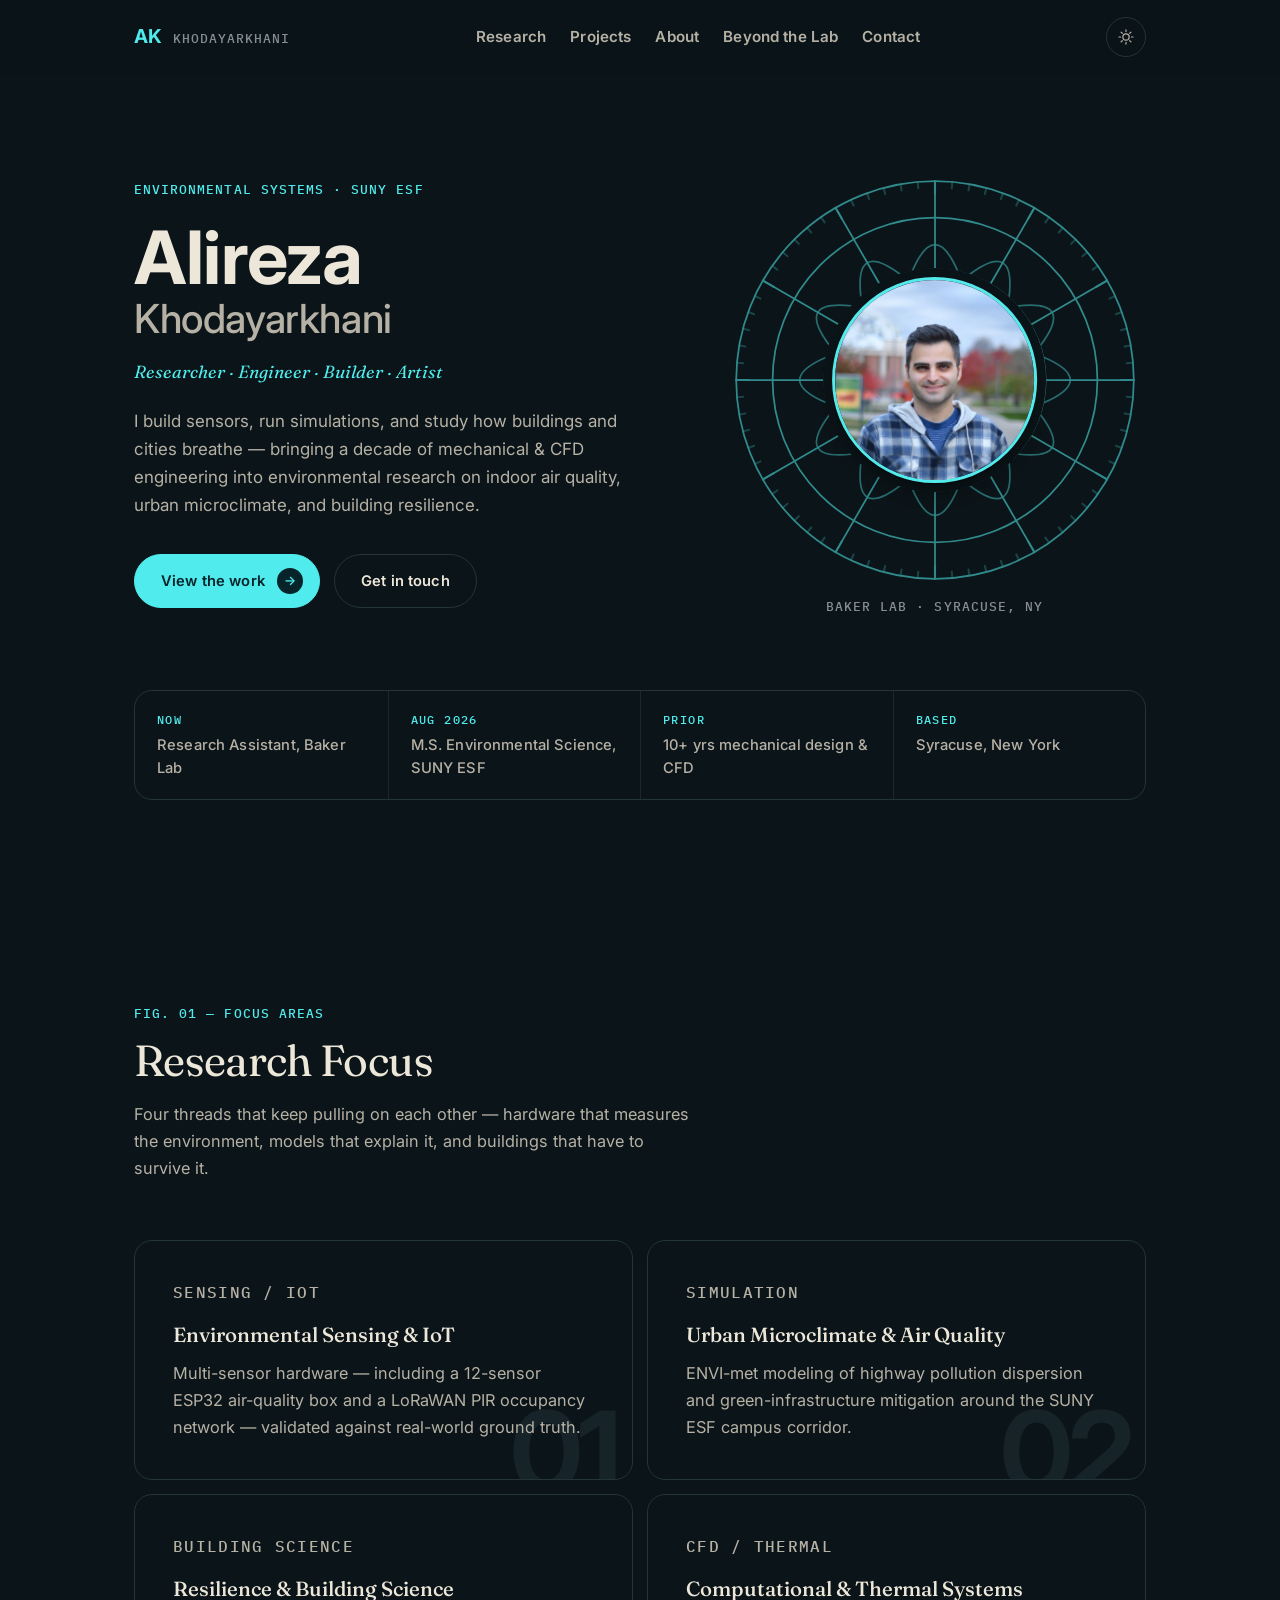
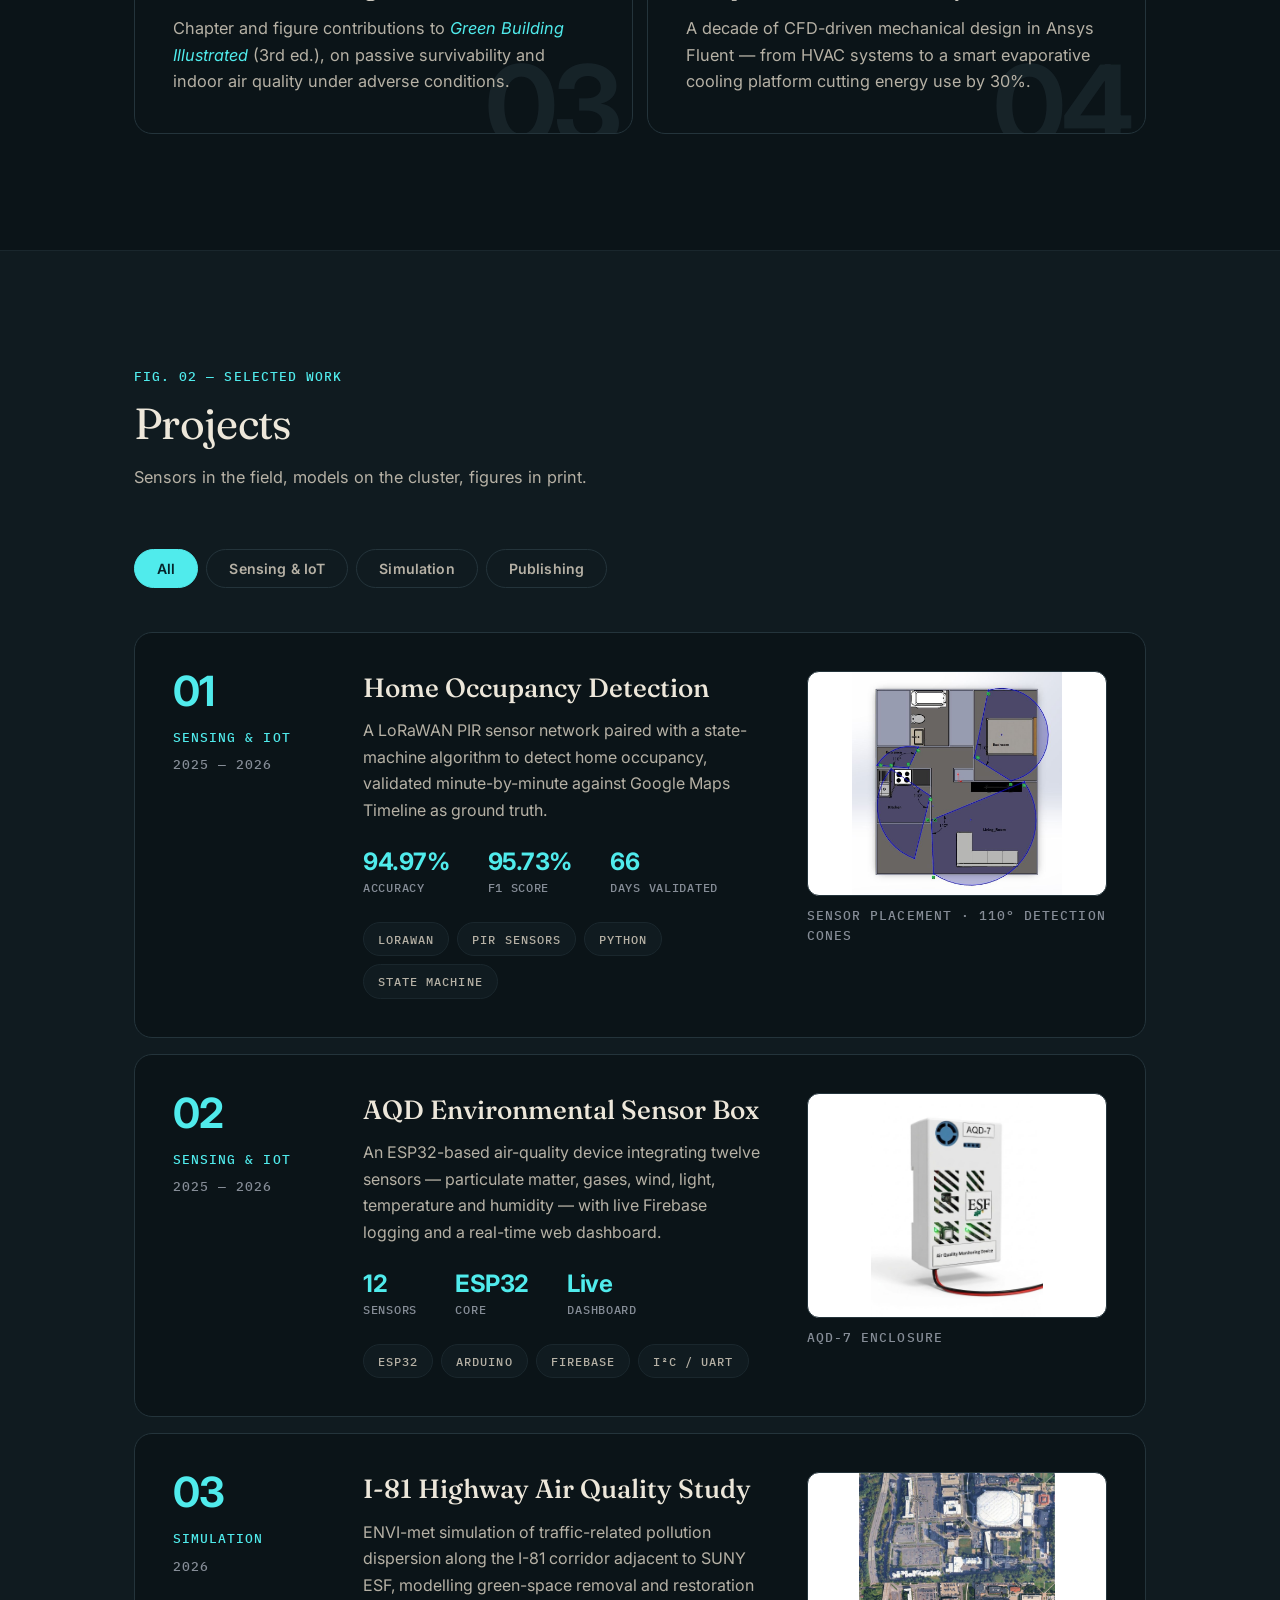
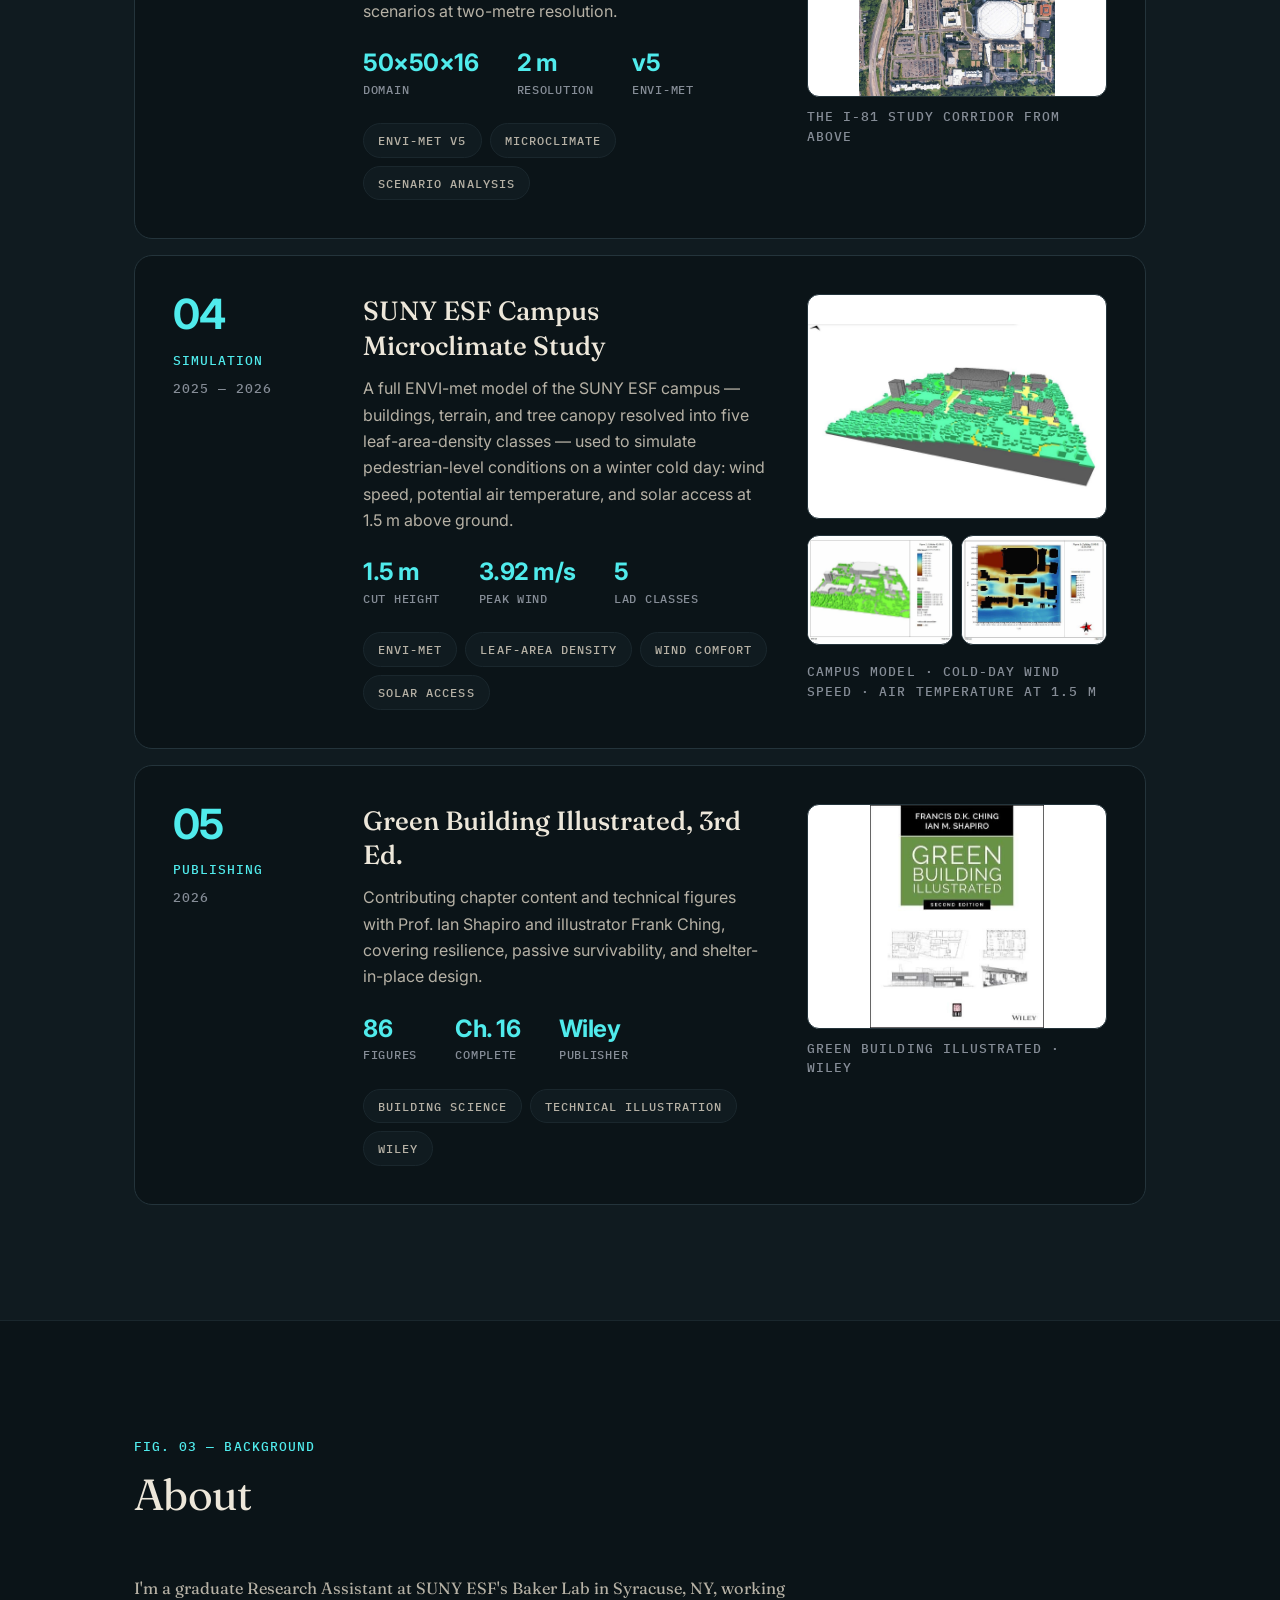
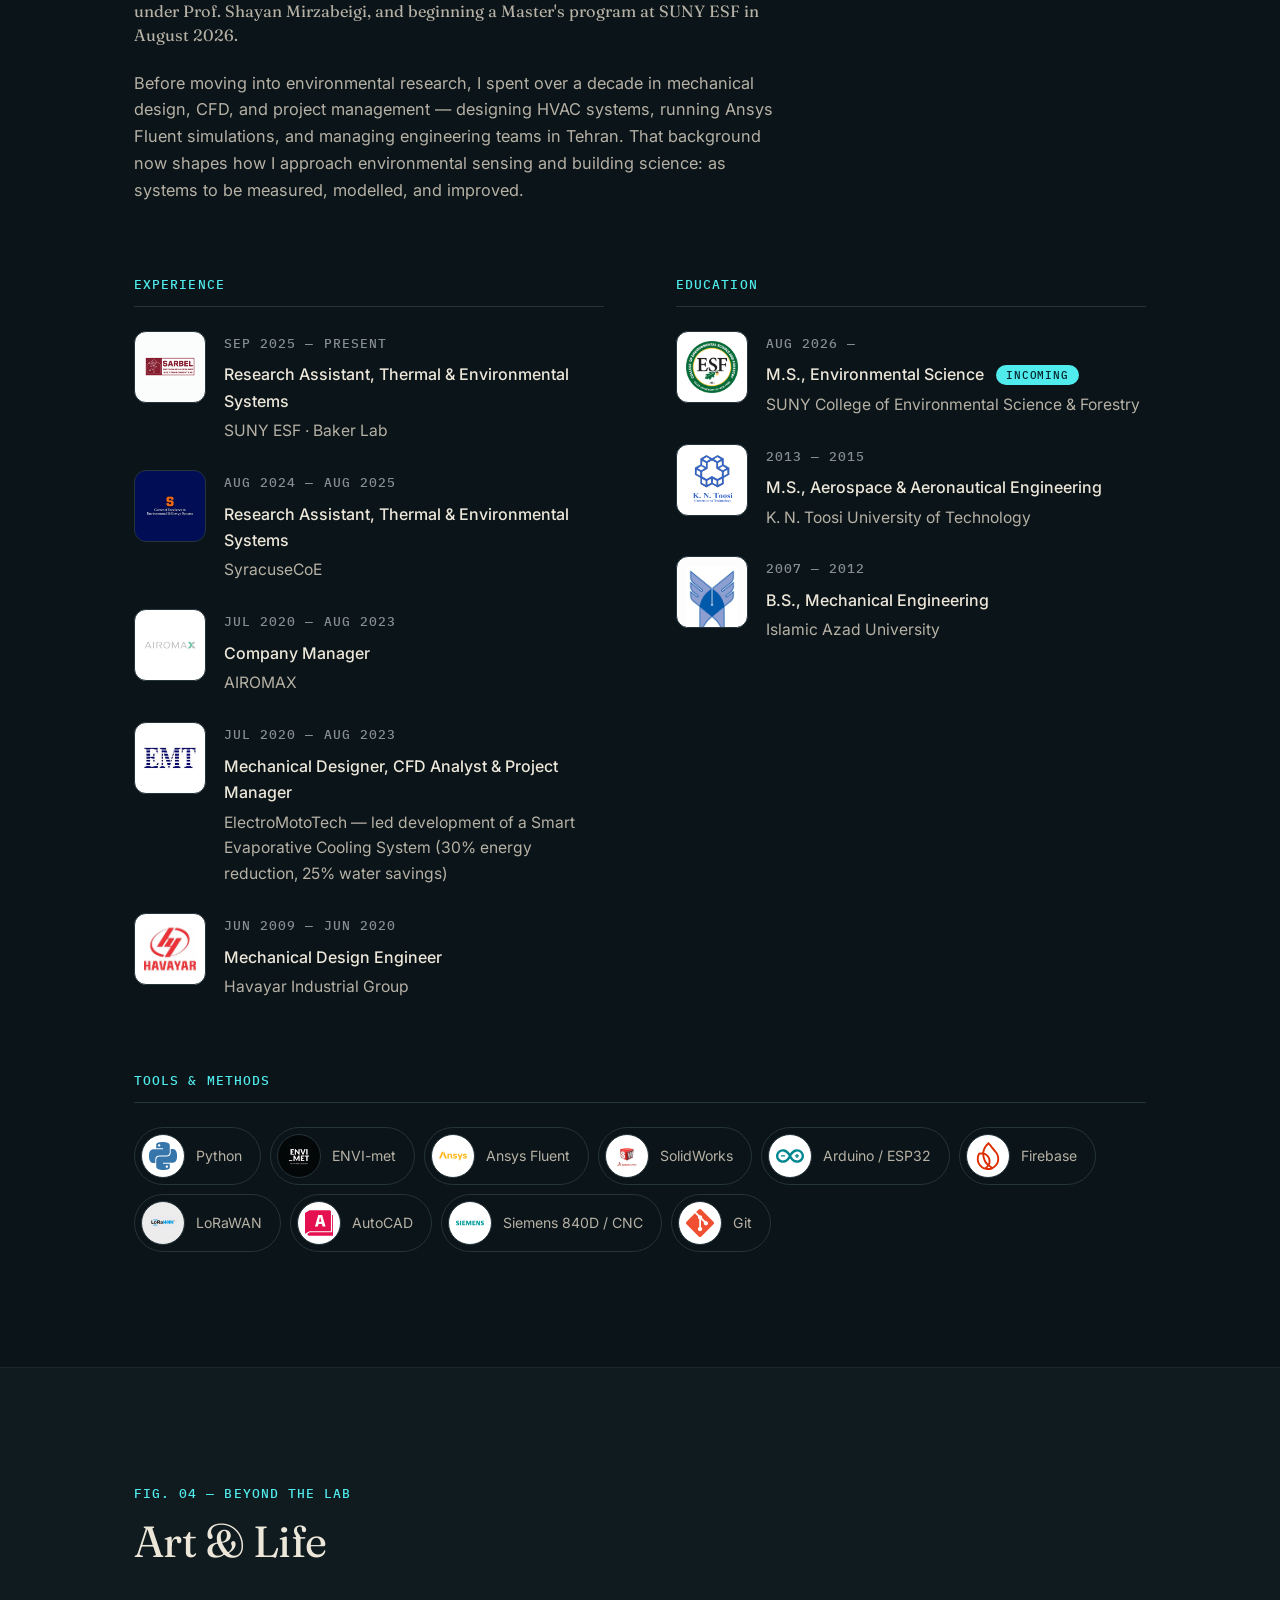
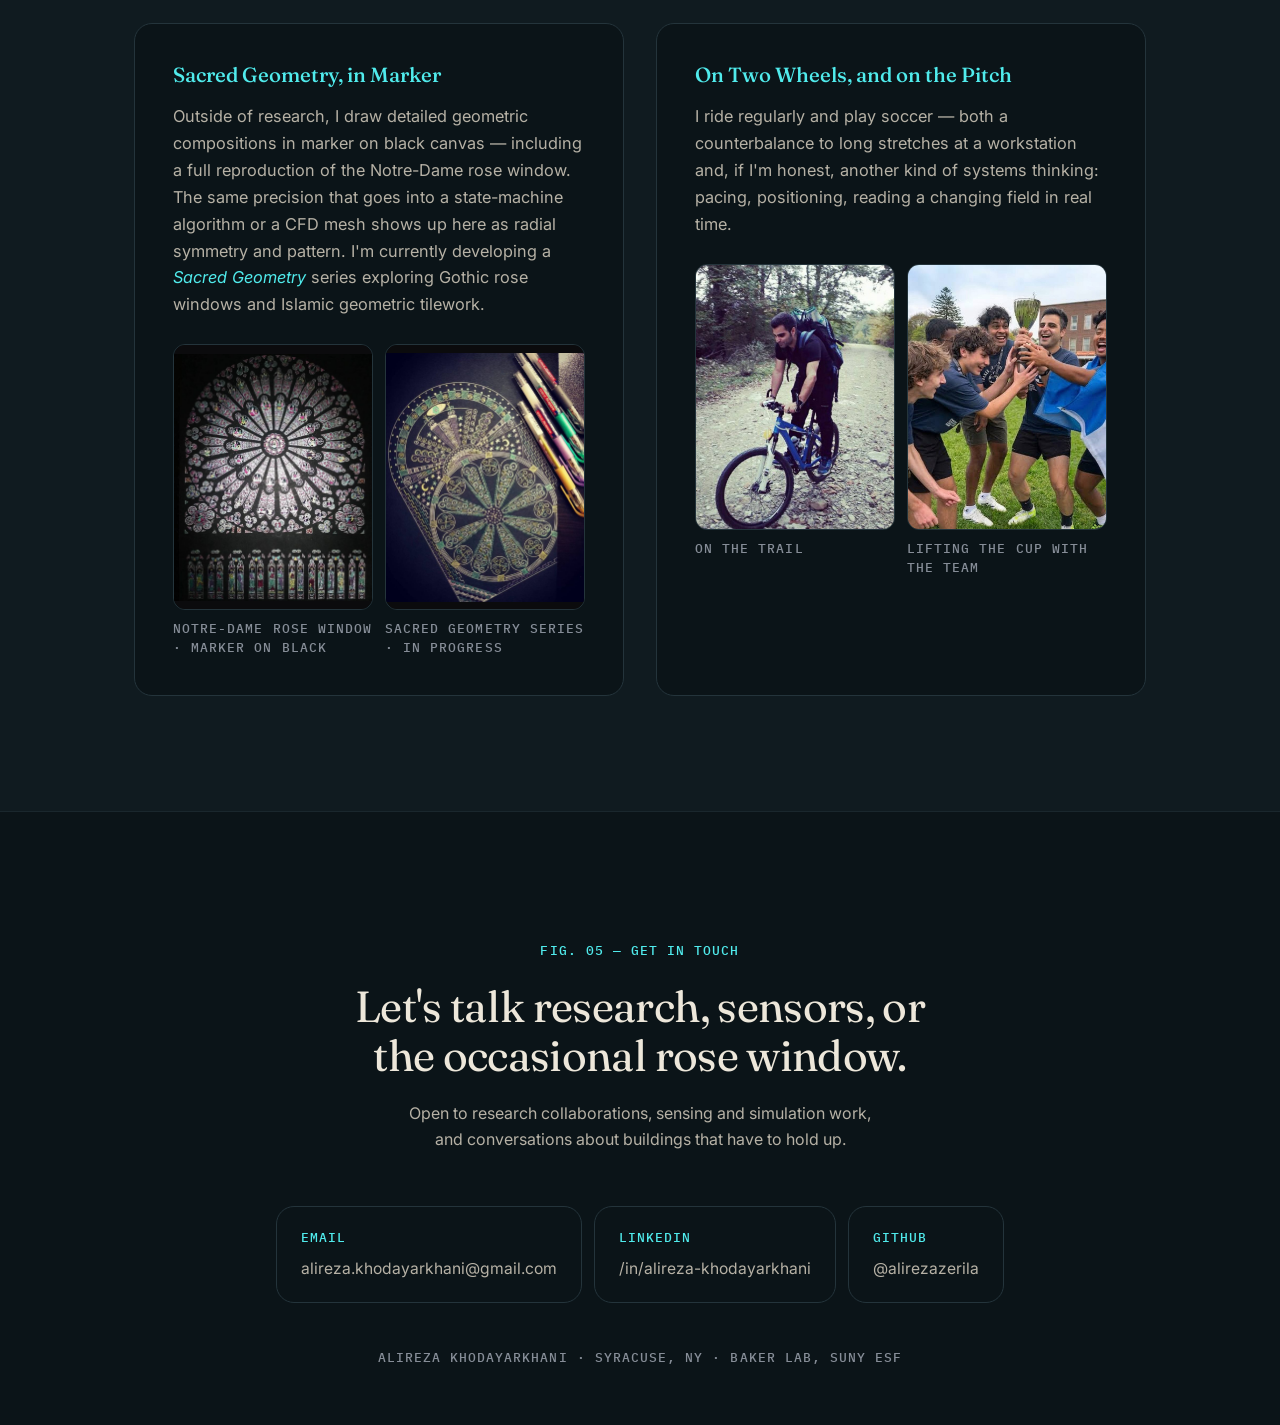
==== commit ee410ffa: "Add art, biking and soccer photographs to Beyond the Lab Both Art & Life cards now carry two images " ====
--- a/index.html
+++ b/index.html
@@ -609,12 +609,51 @@
         precision that goes into a state-machine algorithm or a CFD mesh shows up here as
         radial symmetry and pattern. I'm currently developing a <em>Sacred Geometry</em>
         series exploring Gothic rose windows and Islamic geometric tilework.</p>
-    </article>
+
+      <div class="beyond-media">
+        <figure>
+          <div class="shot-frame">
+            <img class="shot shot--art" src="assets/life/rose-window.jpg"
+                 width="801" height="1000" loading="lazy" decoding="async"
+                 alt="Full reproduction of the Notre-Dame rose window, drawn in marker on black canvas">
+          </div>
+          <figcaption class="mono">Notre-Dame rose window · marker on black</figcaption>
+        </figure>
+        <figure>
+          <div class="shot-frame">
+            <img class="shot shot--art" src="assets/life/sacred-geometry-in-progress.jpg"
+                 width="795" height="1000" loading="lazy" decoding="async"
+                 alt="A sacred geometry composition part-finished on black paper, with gel pens beside it">
+          </div>
+          <figcaption class="mono">Sacred Geometry series · in progress</figcaption>
+        </figure>
+      </div>
+    </article>
+
     <article class="beyond-card reveal">
       <h3>On Two Wheels, and on the Pitch</h3>
-      <p>I ride regularly and follow soccer closely — both a counterbalance to long
-        stretches at a workstation and, if I'm honest, another kind of systems thinking:
-        pacing, positioning, reading a changing field in real time.</p>
+      <p>I ride regularly and play soccer — both a counterbalance to long stretches at a
+        workstation and, if I'm honest, another kind of systems thinking: pacing,
+        positioning, reading a changing field in real time.</p>
+
+      <div class="beyond-media">
+        <figure>
+          <div class="shot-frame">
+            <img class="shot shot--photo" src="assets/life/biking-trail.jpg"
+                 width="735" height="1000" loading="lazy" decoding="async"
+                 alt="Alireza Khodayarkhani on a mountain bike on a gravel forest trail">
+          </div>
+          <figcaption class="mono">On the trail</figcaption>
+        </figure>
+        <figure>
+          <div class="shot-frame">
+            <img class="shot shot--photo" src="assets/life/soccer-trophy.jpg"
+                 width="835" height="1000" loading="lazy" decoding="async"
+                 alt="Alireza Khodayarkhani lifting a trophy with his soccer team">
+          </div>
+          <figcaption class="mono">Lifting the cup with the team</figcaption>
+        </figure>
+      </div>
     </article>
   </div>
 </section>
--- a/css/style.css
+++ b/css/style.css
@@ -335,7 +335,12 @@
 .portrait{ justify-self:center; width:min(420px, 84vw); }
 @media (max-width:880px){ .portrait{ width:min(360px, 82vw); } }
 
-.portrait__stage{ position:relative; aspect-ratio:1/1; }
+/* A rotating square's bounding box is up to 1.41x its width, which pushed
+   ~25px of real sideways scroll at narrow widths (overflow-x:clip on the
+   root did not contain it). Clipping here costs nothing visually: every
+   drawn ring lies inside the inscribed circle (outermost r=284 of 300),
+   so the corners being cut are empty. */
+.portrait__stage{ position:relative; aspect-ratio:1/1; overflow:hidden; }
 
 .portrait__ring{
   position:absolute; inset:0;
@@ -594,6 +599,32 @@
 .beyond-card:hover{ border-color:var(--accent); transform:translateY(-2px); }
 .beyond-card h3{ margin-bottom:14px; color:var(--accent); }
 .beyond-card p{ color:var(--text-2); font-size:1.02rem; }
+
+/* Two shots per card, in a shared 3:4 slot so both cards line up. All four
+   source images are portrait at ratios 0.735–0.835, so 3:4 costs almost
+   nothing. */
+/* auto-fit rather than a fixed pair: in a narrow card two 3:4 slots side by
+   side shrank to ~119px wide, so below ~330px of card they stack one-up. */
+.beyond-media{
+  display:grid; grid-template-columns:repeat(auto-fit, minmax(165px, 1fr));
+  gap:12px; margin-top:26px;
+}
+.beyond-media figure{ min-width:0; }
+.shot-frame{
+  overflow:hidden; border:1px solid var(--line);
+  border-radius:var(--r-md); line-height:0;
+}
+.shot{
+  width:100%; height:auto; aspect-ratio:3/4;
+  transition:transform .45s ease;
+}
+/* Photographs can crop; the artwork must not, so it is contained on a
+   near-black ground that matches the black paper it is drawn on. */
+.shot--photo{ object-fit:cover; }
+.shot--art{ object-fit:contain; background:#0B0B0D; }
+.shot-frame:hover .shot{ transform:scale(1.045); }
+.beyond-media figcaption{ margin-top:9px; color:var(--text-3); line-height:1.45; }
+
 @media (max-width:760px){ .beyond-grid{ grid-template-columns:1fr; } }
 
 /* ===========================================================
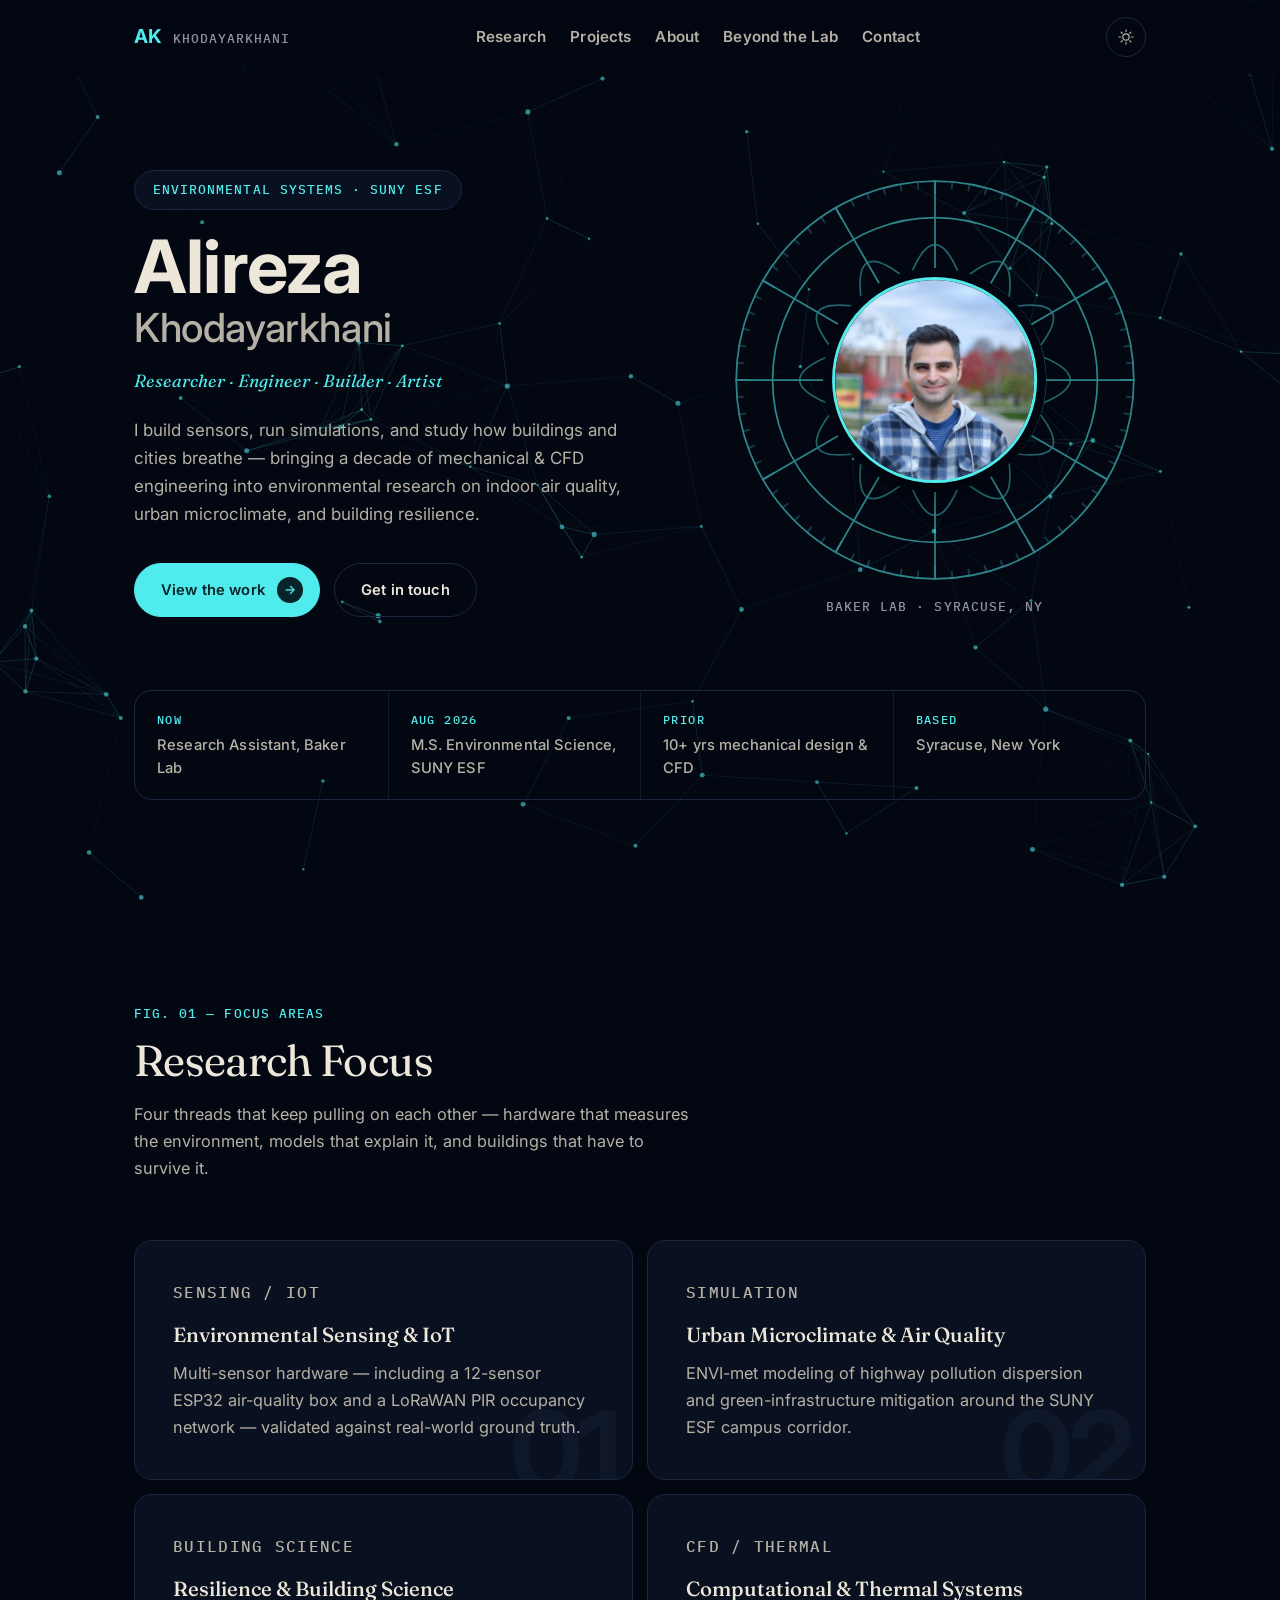
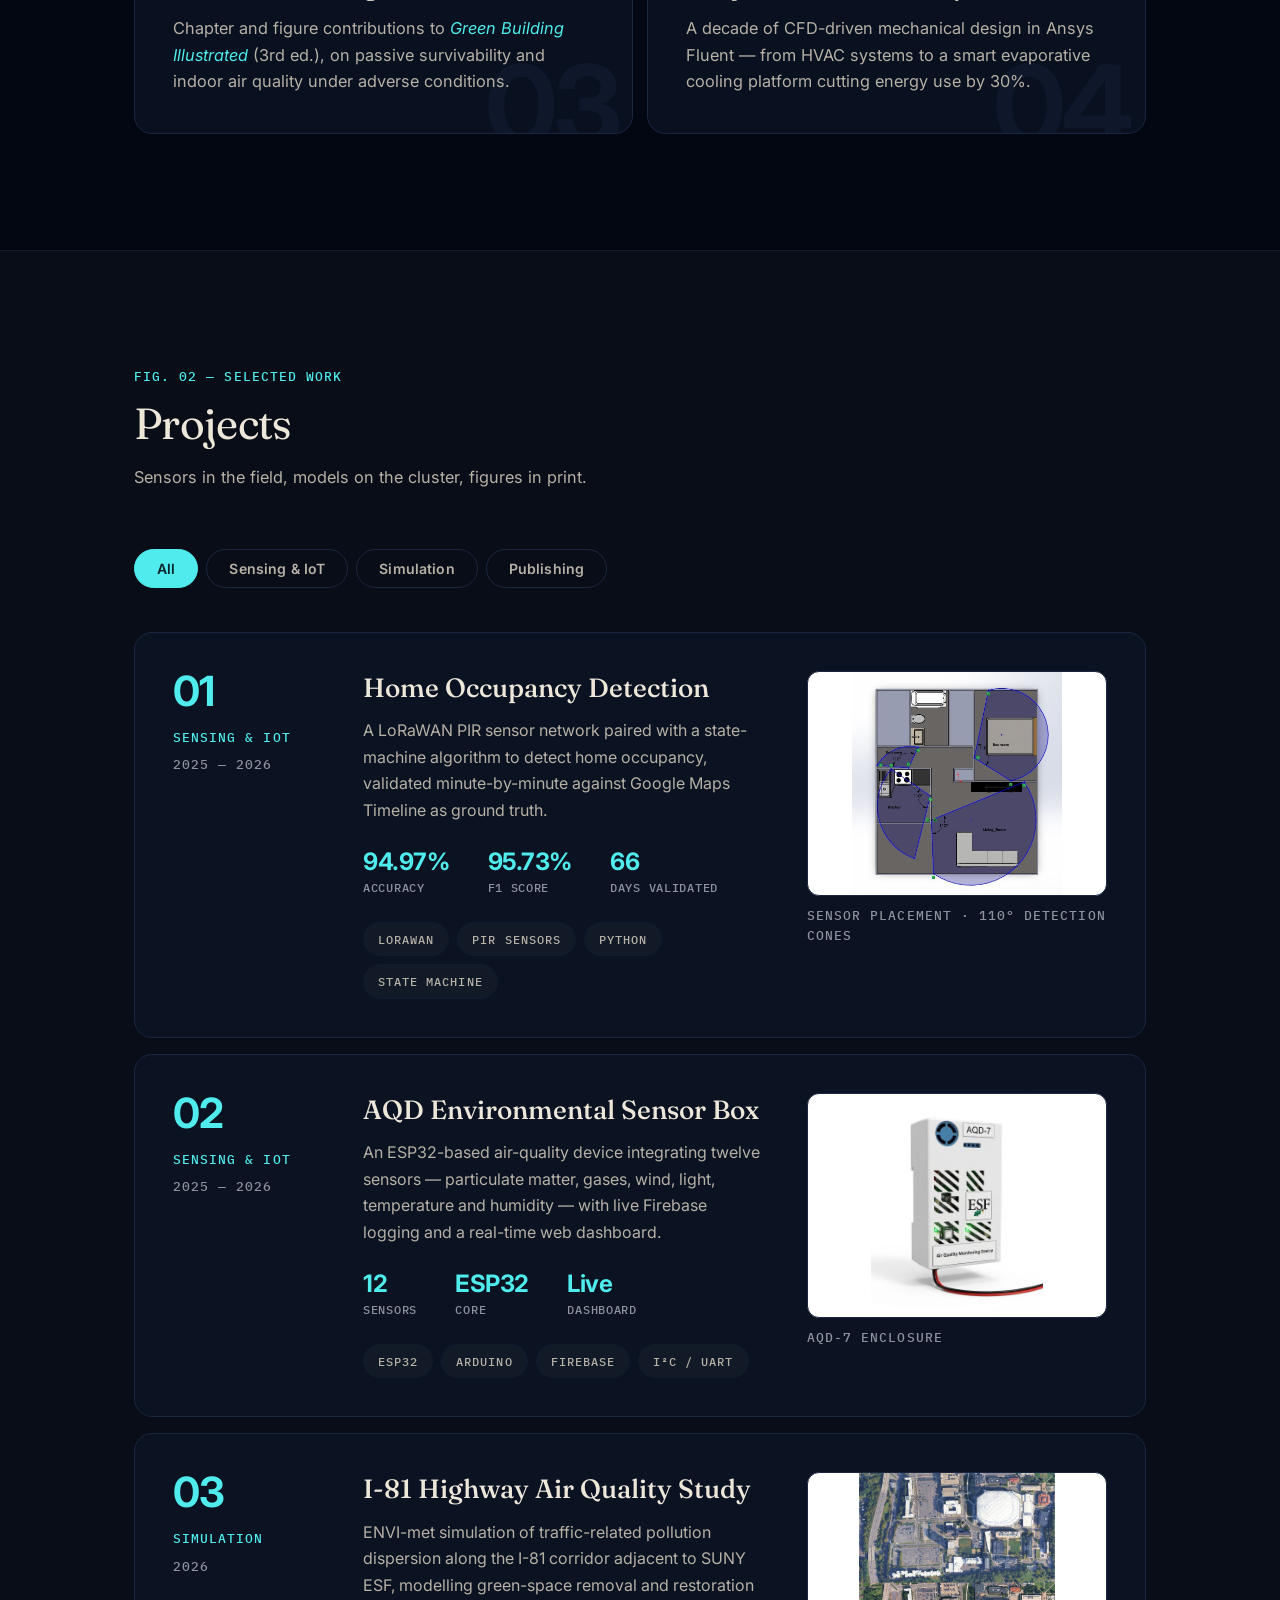
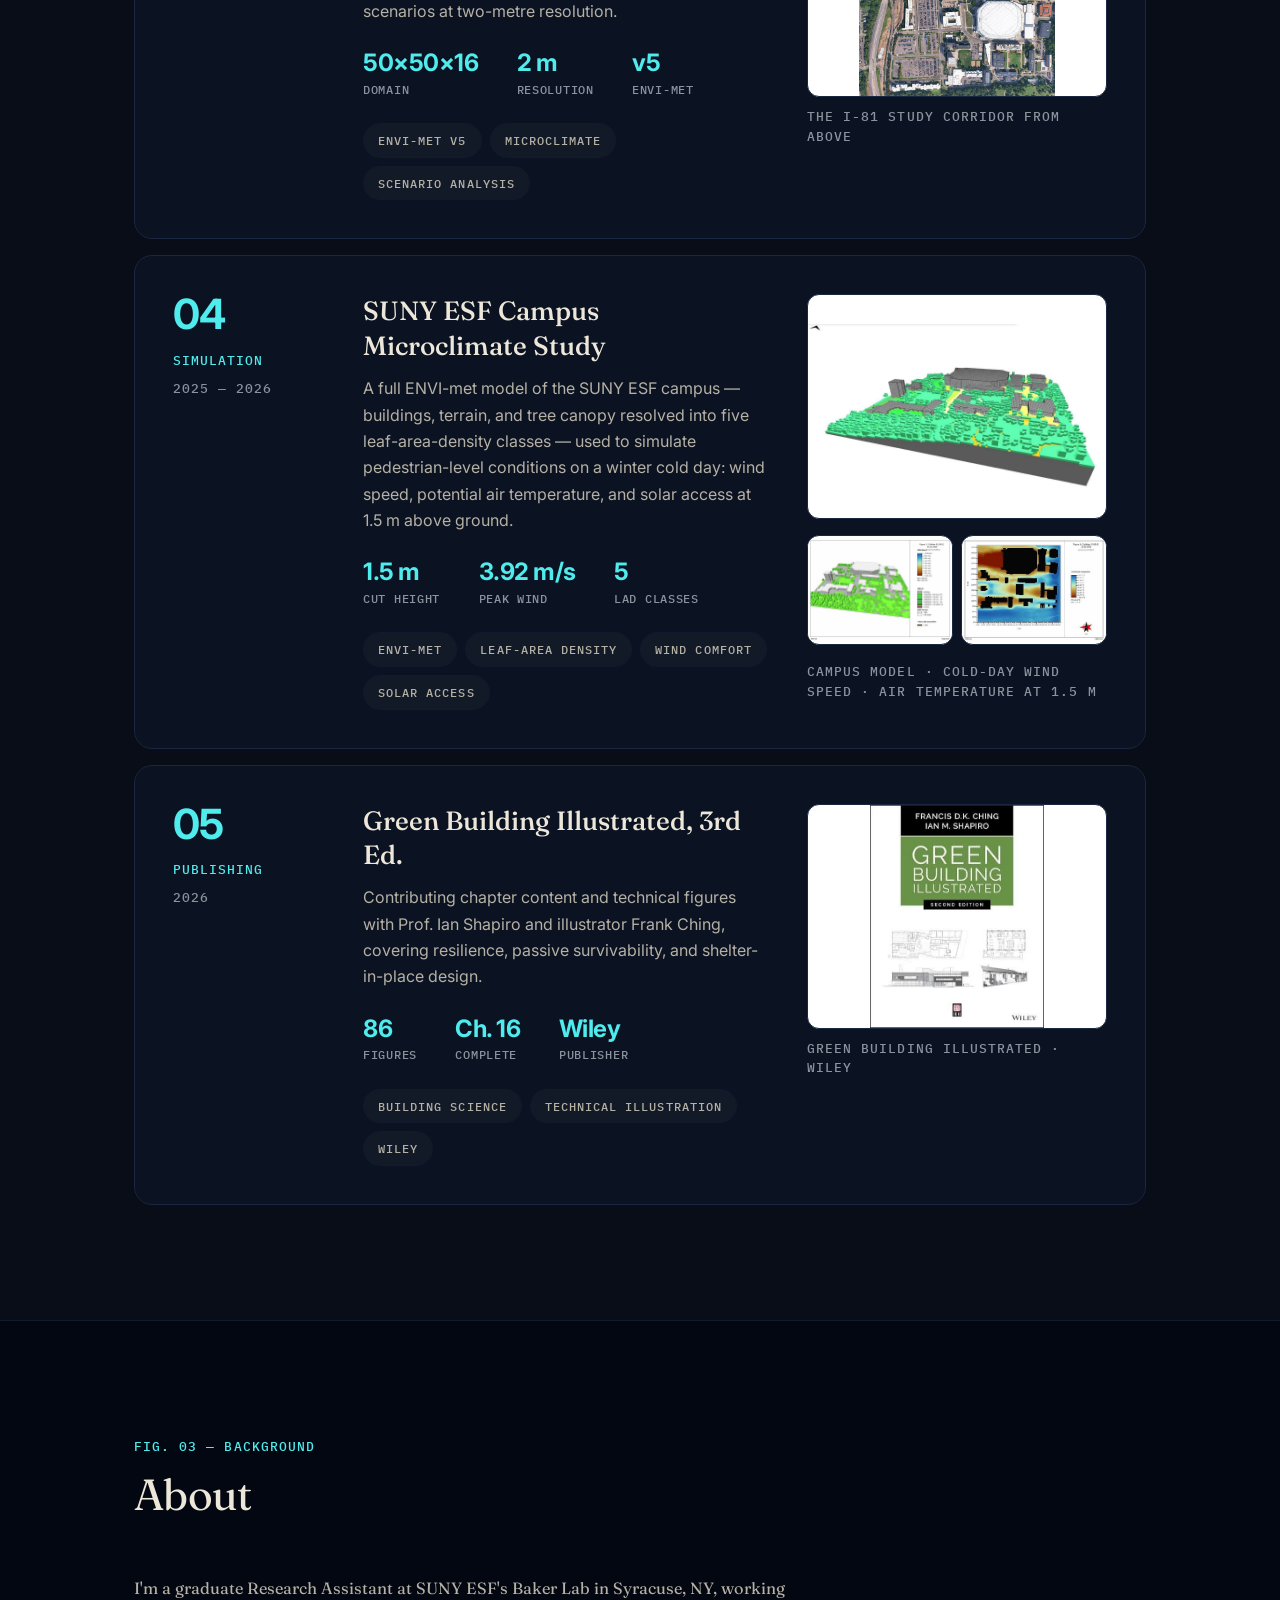
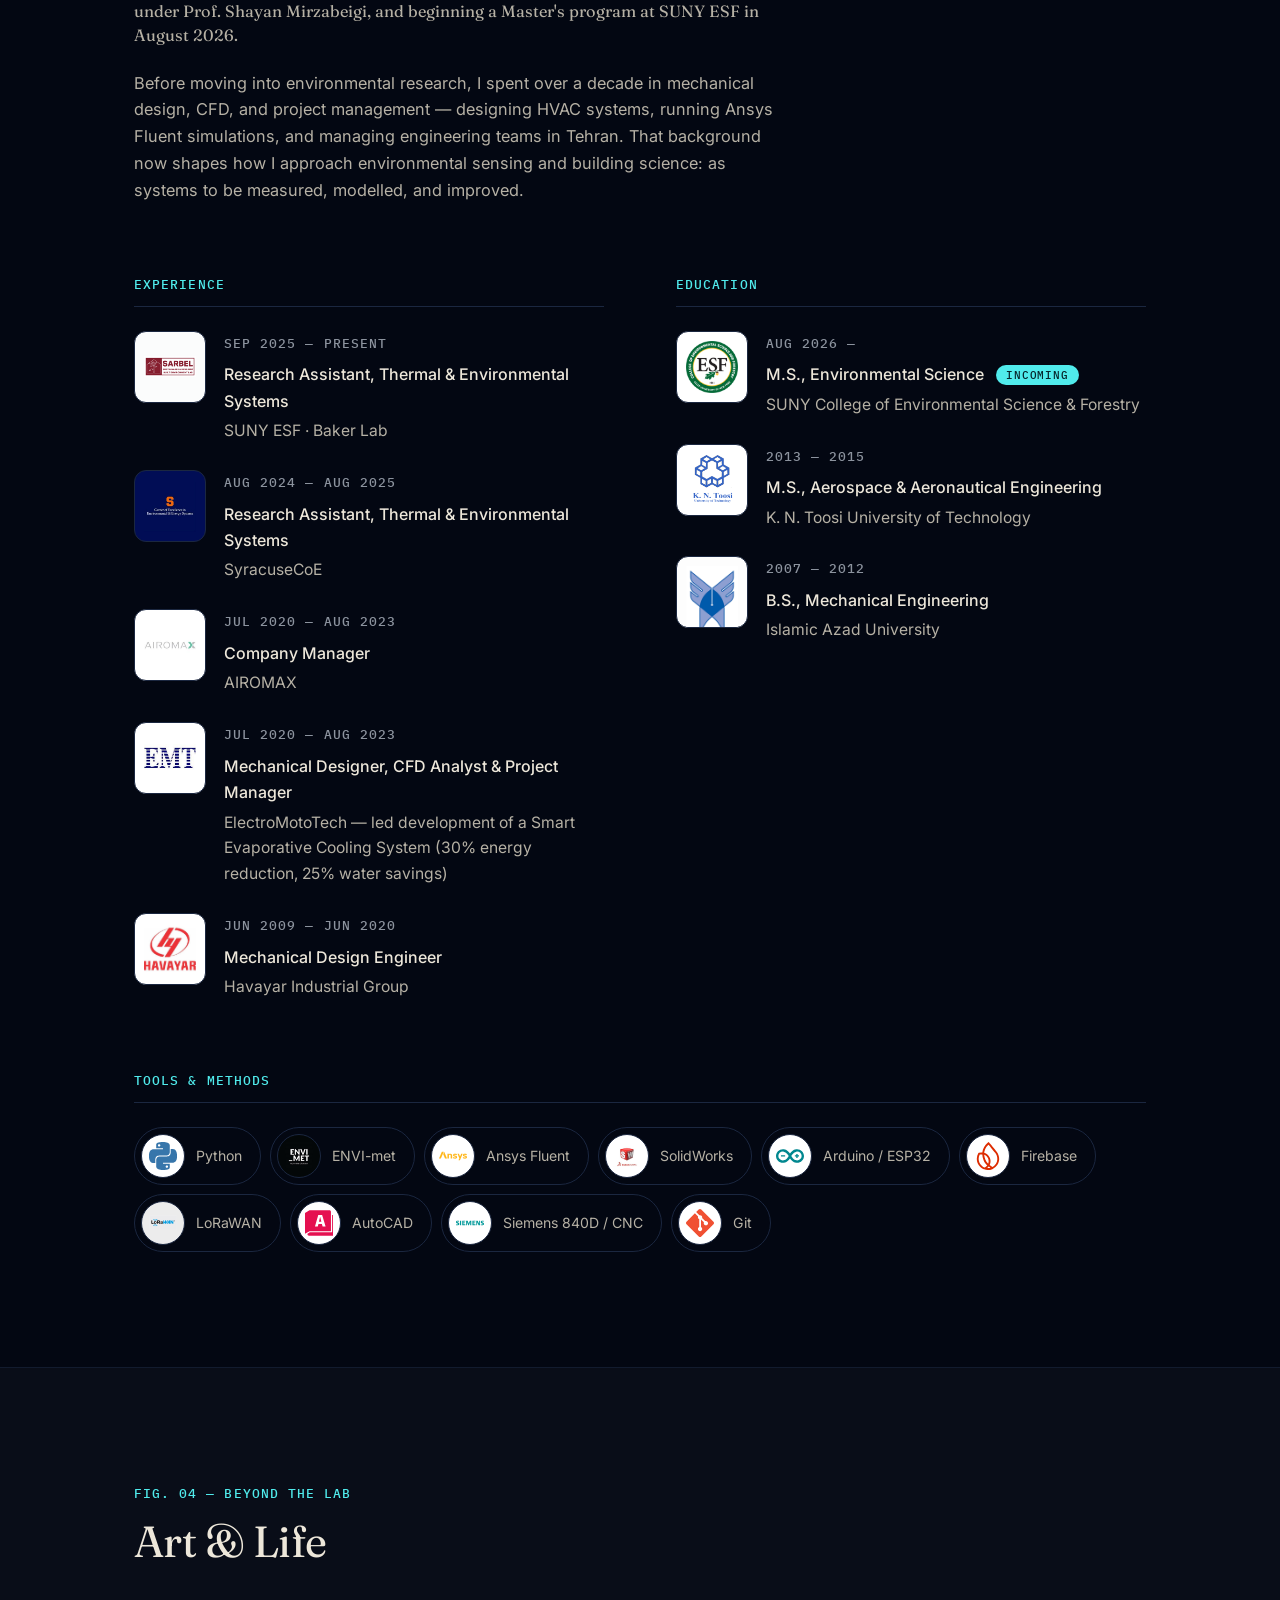
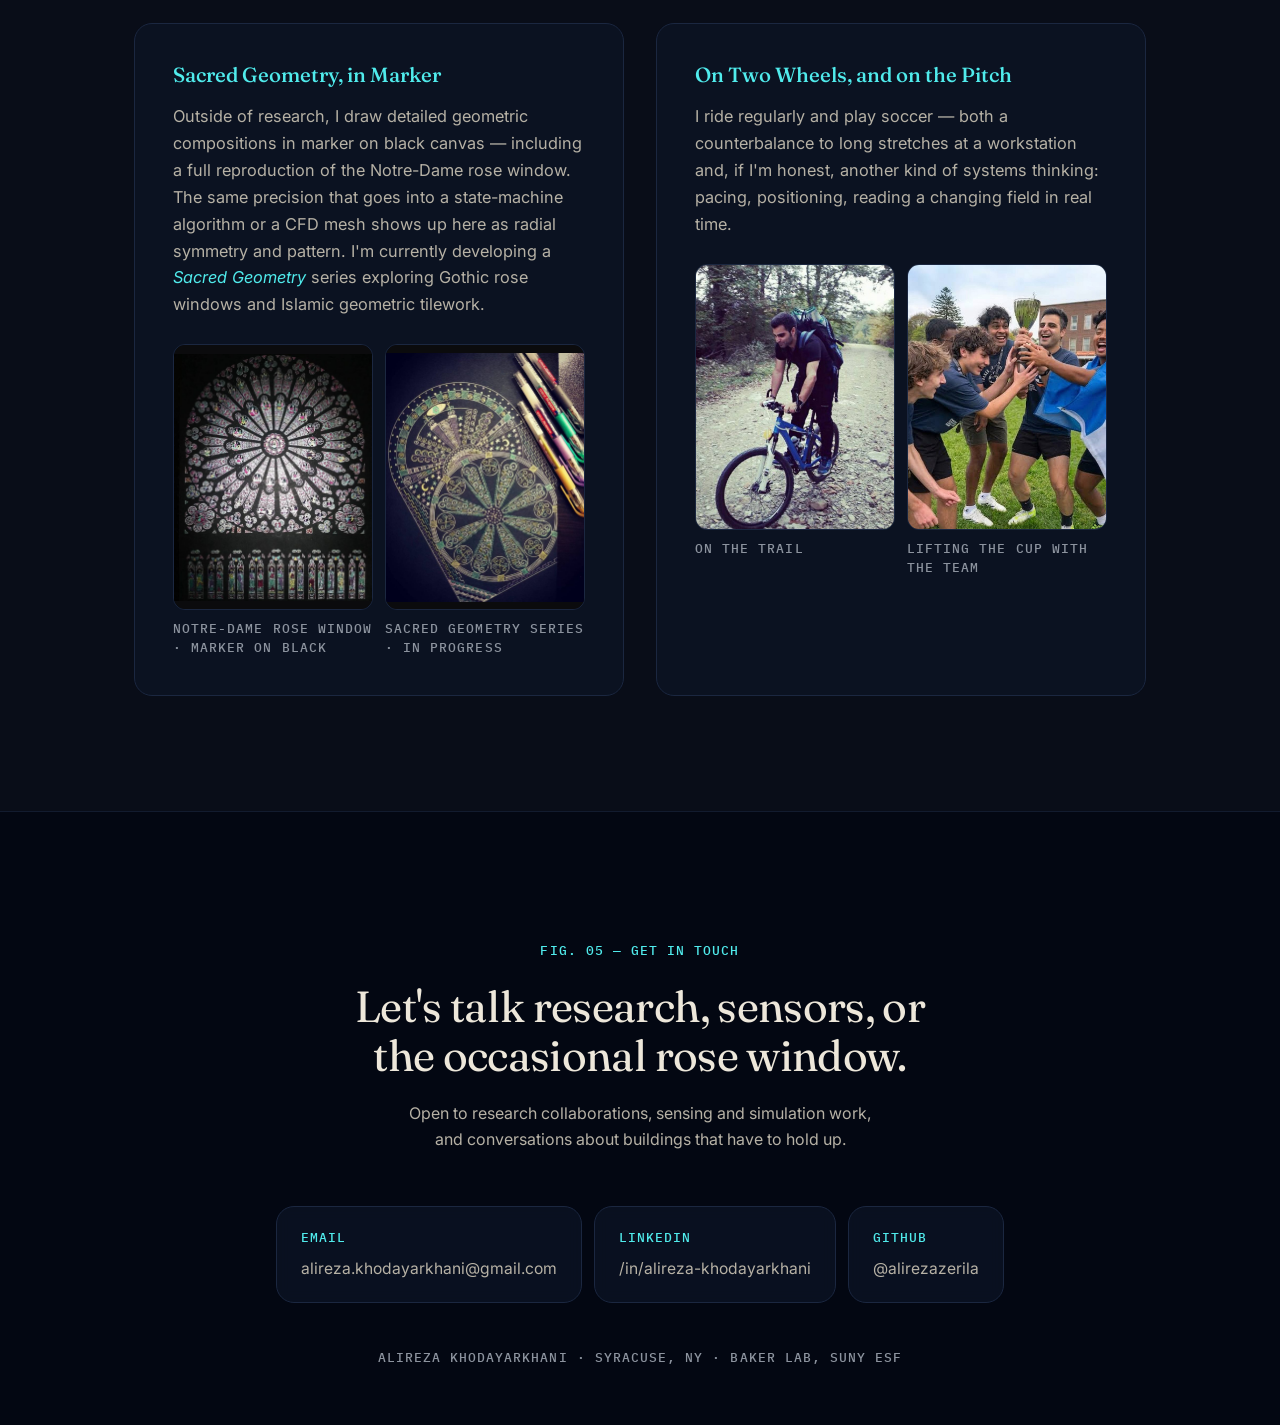
==== commit e3324e1e: "Deepen the dark ground and add a particle-field backdrop Takes the backdrop treatment from ambystoma" ====
--- a/index.html
+++ b/index.html
@@ -3,6 +3,17 @@
 <head>
 <meta charset="UTF-8">
 <meta name="viewport" content="width=device-width, initial-scale=1.0">
+
+<!-- Google tag (gtag.js) -->
+<script async src="https://www.googletagmanager.com/gtag/js?id=G-BL90J3F2NY"></script>
+<script>
+window.dataLayer = window.dataLayer || [];
+function gtag(){dataLayer.push(arguments);}
+gtag('js', new Date());
+
+gtag('config', 'G-BL90J3F2NY');
+</script>
+
 <title>Alireza Khodayarkhani — Environmental Systems Researcher, SUNY ESF</title>
 <meta name="description" content="Alireza Khodayarkhani is an environmental systems researcher at SUNY ESF in Syracuse, NY, working on environmental sensing, urban microclimate simulation with ENVI-met, and building resilience.">
 <meta name="author" content="Alireza Khodayarkhani">
@@ -103,6 +114,8 @@
 </head>
 <body>
 
+<canvas id="particles" class="particles" aria-hidden="true"></canvas>
+
 <a href="#main" class="skip-link">Skip to content</a>
 
 <!-- ============ NAV ============ -->
@@ -154,7 +167,7 @@
   <div class="hero__grid">
 
     <div class="hero__content">
-      <p class="eyebrow mono">Environmental Systems · SUNY ESF</p>
+      <p class="eyebrow eyebrow--badge mono">Environmental Systems · SUNY ESF</p>
       <h1 class="hero__name">
         <span class="hero__first">Alireza</span>
         <span class="hero__last">Khodayarkhani</span>
--- a/css/style.css
+++ b/css/style.css
@@ -26,6 +26,14 @@
   --badge-bg:      #50EBEC;
   --badge-fg:      #06242A;
 
+  /* Cards and bands are translucent so the particle field behind the page
+     stays visible through them. */
+  --card:      rgba(255,255,255,0.42);
+  --card-hi:   rgba(255,255,255,0.62);
+  --band:      rgba(255,255,255,0.20);
+  --particle-alpha: 0.30;
+  --link-alpha:     0.13;
+
   --shadow:     0 1px 2px rgba(20,24,29,.05), 0 12px 28px -14px rgba(20,24,29,.18);
 
   /* Aptos ships with Windows 11 / Microsoft 365. It is not available as a
@@ -50,39 +58,49 @@
 
 @media (prefers-color-scheme: dark){
   :root:not([data-theme="light"]){
-    --bg:        #0B1418;
-    --bg-alt:    #101B20;
-    --surface:   #142229;
+    --bg:        #030712;
+    --bg-alt:    #070D1A;
+    --surface:   #0C1324;
     --text:      #EDE7DA;
     --text-2:    #B6B1A5;
-    --text-3:    #868D97;
-    --line:      #24343B;
-    --line-soft: #1A272D;
+    --text-3:    #8C939E;
+    --line:      #1B2740;
+    --line-soft: #121B2E;
     --accent:    #50EBEC;
     --accent-2:  #2FD9DA;
     --on-accent: #06242A;
     --badge-bg:  #06242A;
     --badge-fg:  #50EBEC;
-    --shadow:    0 1px 2px rgba(0,0,0,.3), 0 16px 34px -16px rgba(0,0,0,.6);
+    --card:      rgba(13,21,38,0.72);
+    --card-hi:   rgba(20,31,52,0.84);
+    --band:      rgba(255,255,255,0.028);
+    --particle-alpha: 0.55;
+    --link-alpha:     0.22;
+    --shadow:    0 1px 2px rgba(0,0,0,.4), 0 18px 38px -16px rgba(0,0,0,.7);
     color-scheme: dark;
   }
 }
 
 :root[data-theme="dark"]{
-  --bg:        #0B1418;
-  --bg-alt:    #101B20;
-  --surface:   #142229;
+  --bg:        #030712;
+  --bg-alt:    #070D1A;
+  --surface:   #0C1324;
   --text:      #EDE7DA;
   --text-2:    #B6B1A5;
-  --text-3:    #868D97;
-  --line:      #24343B;
-  --line-soft: #1A272D;
+  --text-3:    #8C939E;
+  --line:      #1B2740;
+  --line-soft: #121B2E;
   --accent:    #50EBEC;
   --accent-2:  #2FD9DA;
   --on-accent: #06242A;
   --badge-bg:  #06242A;
   --badge-fg:  #50EBEC;
-  --shadow:    0 1px 2px rgba(0,0,0,.3), 0 16px 34px -16px rgba(0,0,0,.6);
+  --card:      rgba(13,21,38,0.72);
+  --card-hi:   rgba(20,31,52,0.84);
+  --band:      rgba(255,255,255,0.028);
+  --particle-alpha: 0.55;
+  --link-alpha:     0.22;
+  --shadow:    0 1px 2px rgba(0,0,0,.4), 0 18px 38px -16px rgba(0,0,0,.7);
   color-scheme: dark;
 }
 
@@ -115,6 +133,22 @@
 
 a{ color:inherit; text-decoration:none; }
 
+/* ===========================================================
+   PARTICLE FIELD
+   A constellation of drifting nodes linked by lines, drawn on a
+   fixed canvas behind the page. Written natively rather than
+   pulling in particles.js, so there is no third-party request.
+   pointer-events stay off so it never swallows a click; the
+   cursor-link effect tracks the pointer on window instead.
+=========================================================== */
+.particles{
+  position:fixed; inset:0;
+  width:100%; height:100%;
+  z-index:0; pointer-events:none;
+}
+/* Content rides above the field. */
+main, .footer, .skip-link{ position:relative; z-index:1; }
+
 h1,h2,h3{ font-family:var(--serif); color:var(--text); font-weight:400; }
 h2{ font-size:clamp(2rem, 3.4vw, 2.9rem); line-height:1.12; letter-spacing:-0.015em; }
 h3{ font-size:1.28rem; font-weight:500; line-height:1.3; }
@@ -278,6 +312,16 @@
 }
 
 .eyebrow{ color:var(--accent); display:block; margin-bottom:20px; }
+
+/* Bordered pill for the hero's eyebrow, in the manner of a status badge. */
+.eyebrow--badge{
+  display:inline-block;
+  padding:8px 18px;
+  border:1px solid var(--line);
+  border-radius:var(--r-pill);
+  background:var(--card);
+  backdrop-filter:blur(7px);
+}
 
 /* Name — Aptos, bold given name, smaller family name. */
 .hero__name{
@@ -409,7 +453,7 @@
 =========================================================== */
 .section{ padding:clamp(72px, 9vw, 116px) var(--pad); max-width:var(--max); margin:0 auto; }
 .section--alt{
-  background:var(--bg-alt); max-width:none;
+  background:var(--band); max-width:none;
   border-top:1px solid var(--line-soft); border-bottom:1px solid var(--line-soft);
   padding-left:0; padding-right:0;
 }
@@ -429,12 +473,12 @@
 =========================================================== */
 .focus-grid{ display:grid; grid-template-columns:repeat(2, 1fr); gap:14px; }
 .focus-card{
-  background:var(--bg); padding:clamp(26px, 3vw, 38px);
+  background:var(--card); backdrop-filter:blur(7px); padding:clamp(26px, 3vw, 38px);
   border:1px solid var(--line); border-radius:var(--r-lg);
   position:relative; overflow:hidden;
   transition:background .25s, border-color .25s, transform .25s;
 }
-.focus-card:hover{ background:var(--surface); border-color:var(--accent); transform:translateY(-2px); }
+.focus-card:hover{ background:var(--card-hi); border-color:var(--accent); transform:translateY(-2px); }
 /* Oversized ghost numeral watermarking the card. */
 .focus-card__num{
   position:absolute; right:14px; bottom:-28px;
@@ -466,12 +510,12 @@
   grid-template-columns:150px minmax(0,1fr) 300px;
   gap:clamp(20px, 3.4vw, 40px);
   padding:clamp(26px, 3.2vw, 38px);
-  background:var(--bg);
+  background:var(--card); backdrop-filter:blur(7px);
   border:1px solid var(--line); border-radius:var(--r-lg);
   transition:border-color .25s, transform .25s, background .25s;
 }
 .plate:hover{ border-color:var(--accent); transform:translateY(-2px); }
-.section--alt .plate:hover{ background:var(--surface); }
+.section--alt .plate:hover{ background:var(--card-hi); }
 .plate[hidden]{ display:none; }
 
 .plate__aside{ position:relative; }
@@ -524,7 +568,7 @@
 
 .tags{ display:flex; gap:8px; list-style:none; flex-wrap:wrap; }
 .tags li{
-  border:1px solid var(--line-soft); background:var(--bg-alt);
+  border:1px solid var(--line-soft); background:var(--band);
   color:var(--text-2); padding:6px 14px; border-radius:var(--r-pill); font-size:0.78rem;
 }
 
@@ -594,7 +638,7 @@
 .beyond-grid{ display:grid; grid-template-columns:1fr 1fr; gap:clamp(20px, 3vw, 32px); }
 .beyond-card{
   padding:clamp(26px, 3vw, 38px); border:1px solid var(--line);
-  background:var(--bg); border-radius:var(--r-lg); transition:border-color .25s, transform .25s;
+  background:var(--card); backdrop-filter:blur(7px); border-radius:var(--r-lg); transition:border-color .25s, transform .25s;
 }
 .beyond-card:hover{ border-color:var(--accent); transform:translateY(-2px); }
 .beyond-card h3{ margin-bottom:14px; color:var(--accent); }
@@ -647,12 +691,12 @@
   margin:0 auto 44px; text-align:left;
 }
 .footer__link{
-  background:var(--bg); padding:20px 24px;
+  background:var(--card); backdrop-filter:blur(7px); padding:20px 24px;
   border:1px solid var(--line); border-radius:var(--r-lg);
   display:flex; flex-direction:column; gap:7px;
   transition:background .2s, border-color .2s, transform .2s;
 }
-.footer__link:hover{ background:var(--bg-alt); border-color:var(--accent); transform:translateY(-2px); }
+.footer__link:hover{ background:var(--card-hi); border-color:var(--accent); transform:translateY(-2px); }
 .footer__link .mono{ color:var(--accent); }
 .footer__link-val{
   color:var(--text-2); font-size:0.98rem;
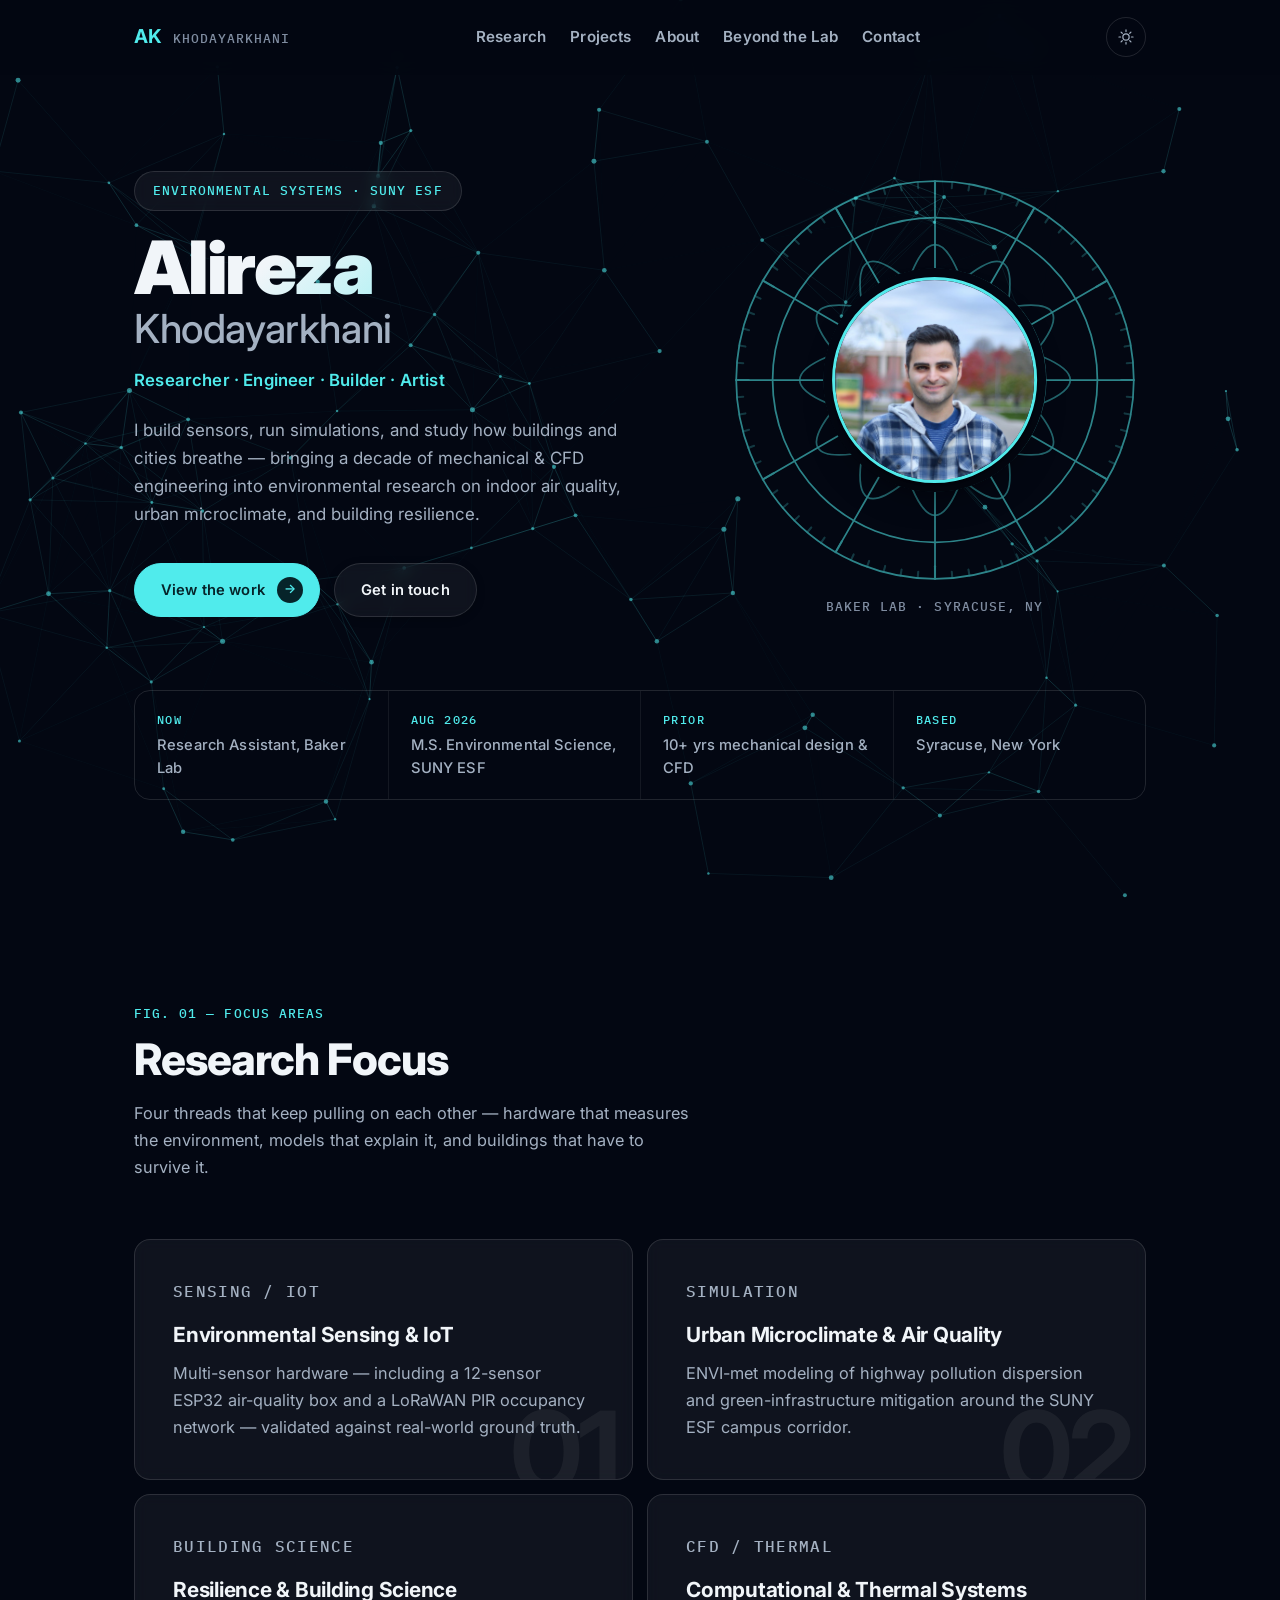
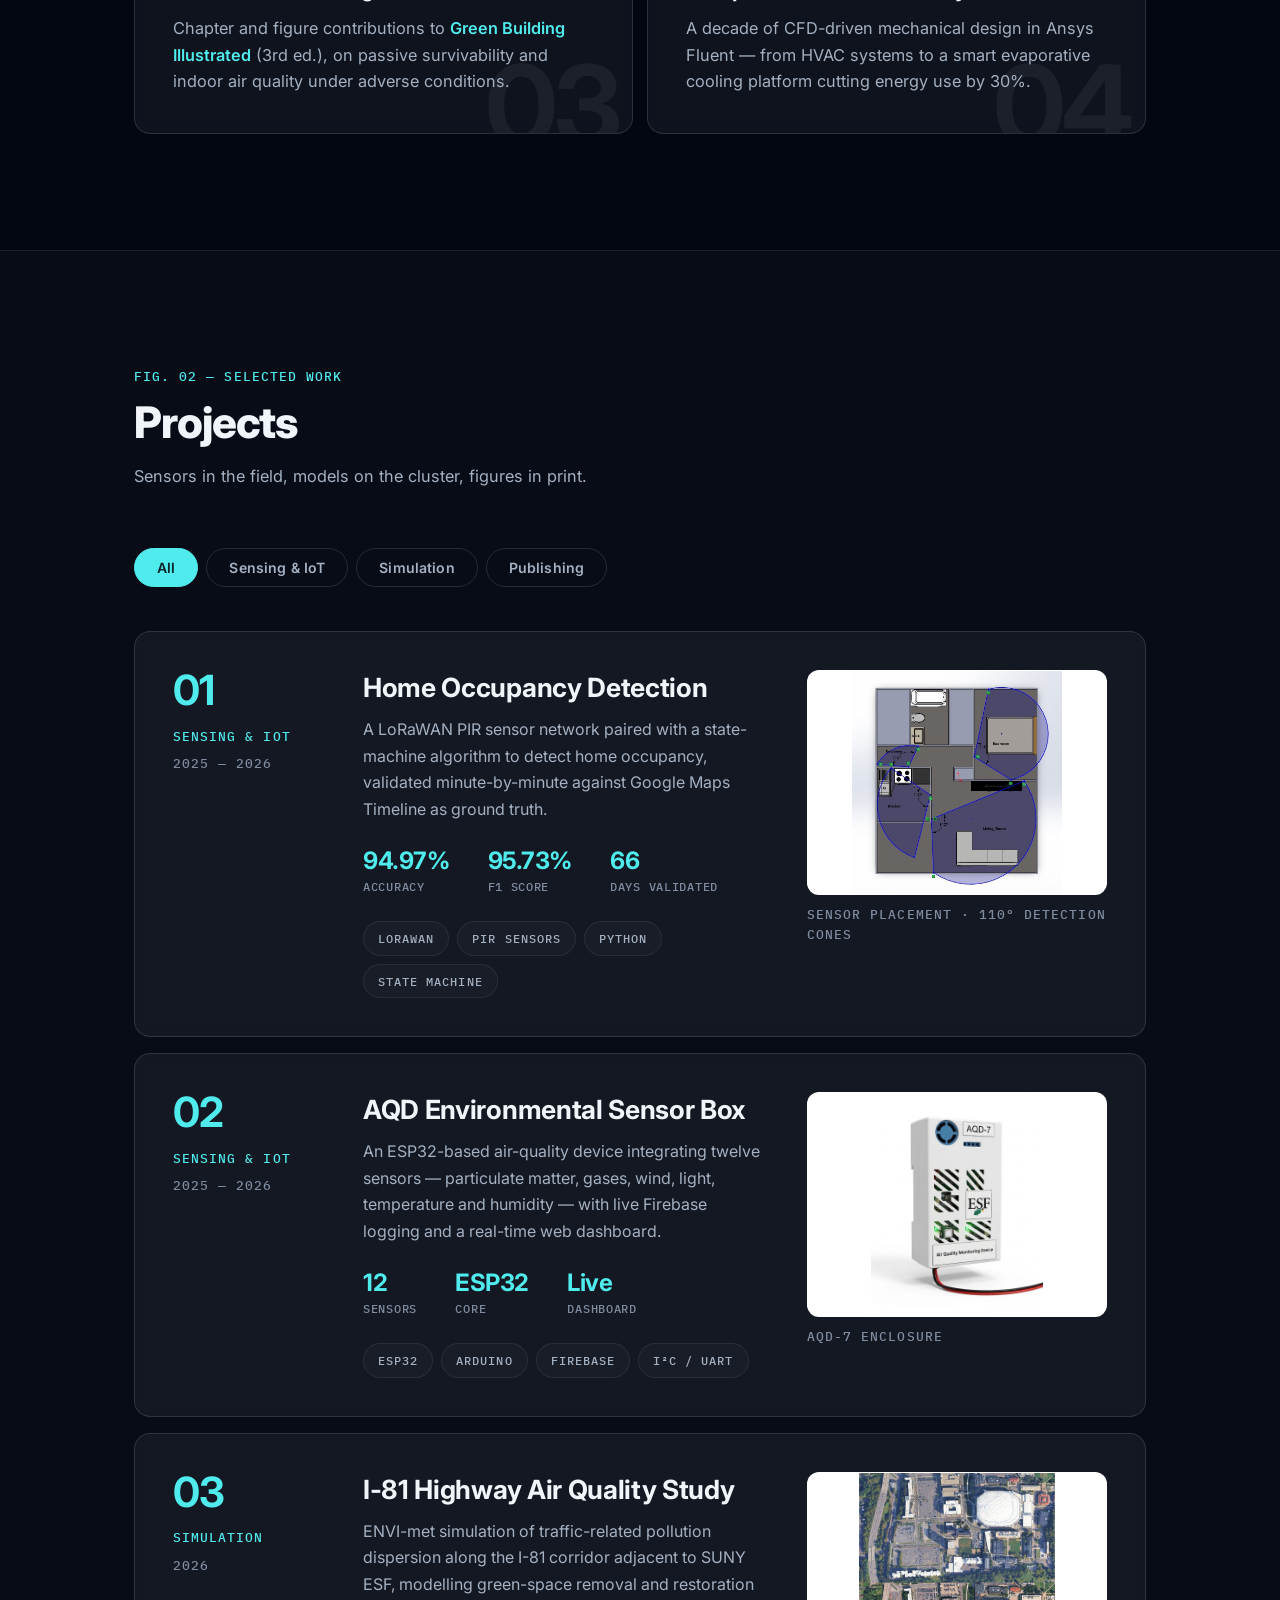
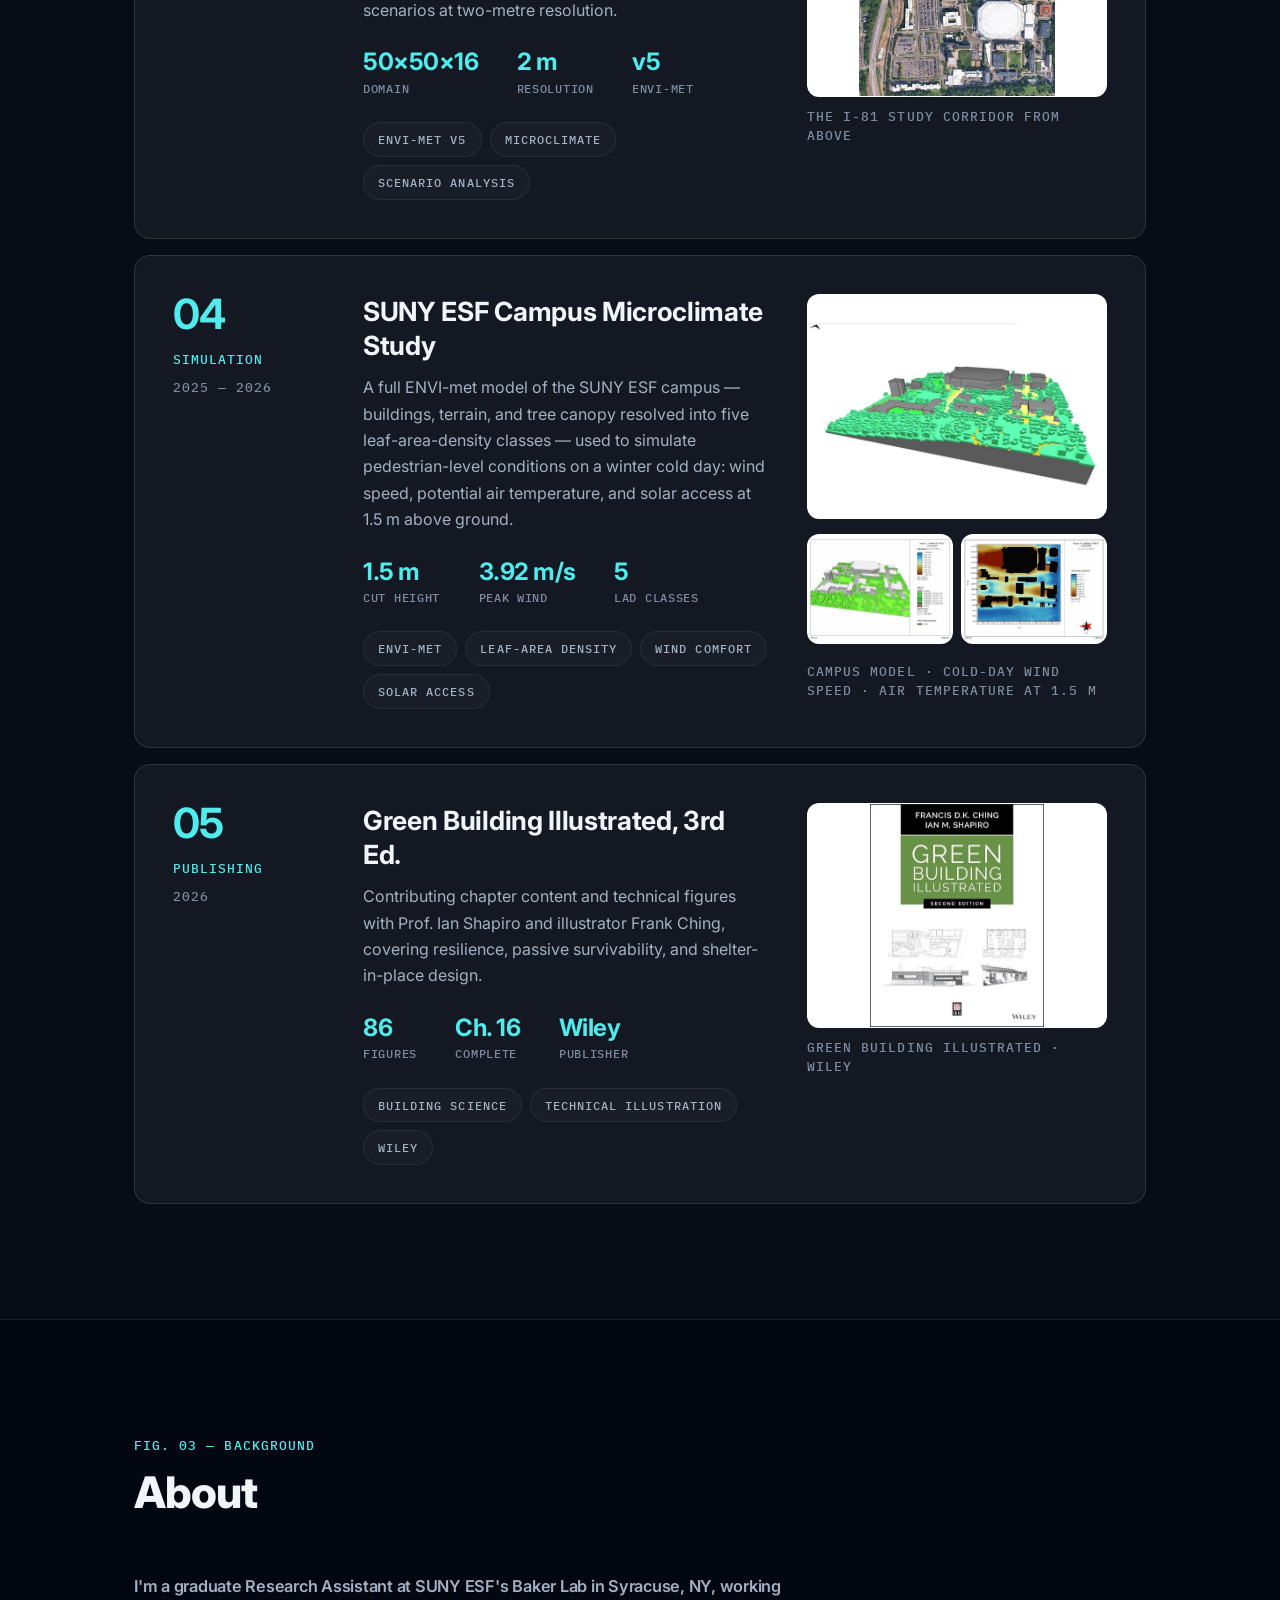
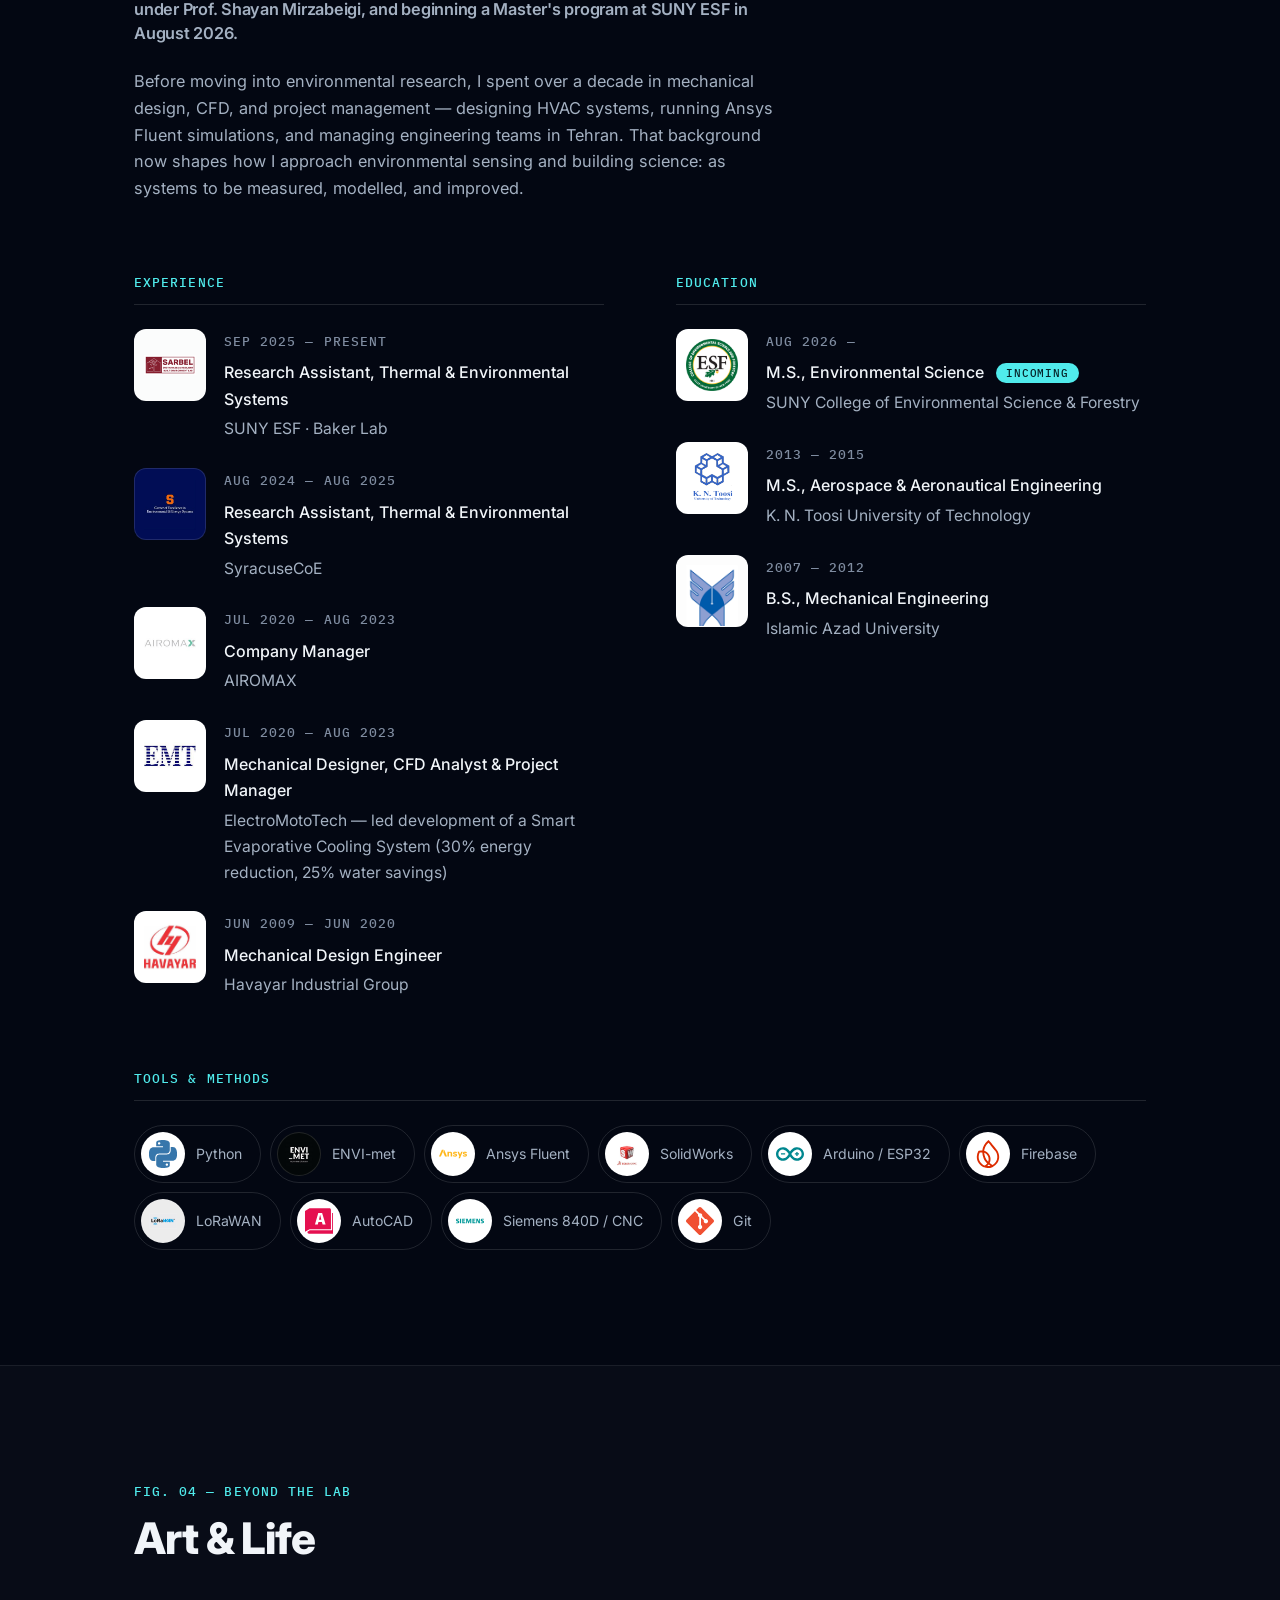
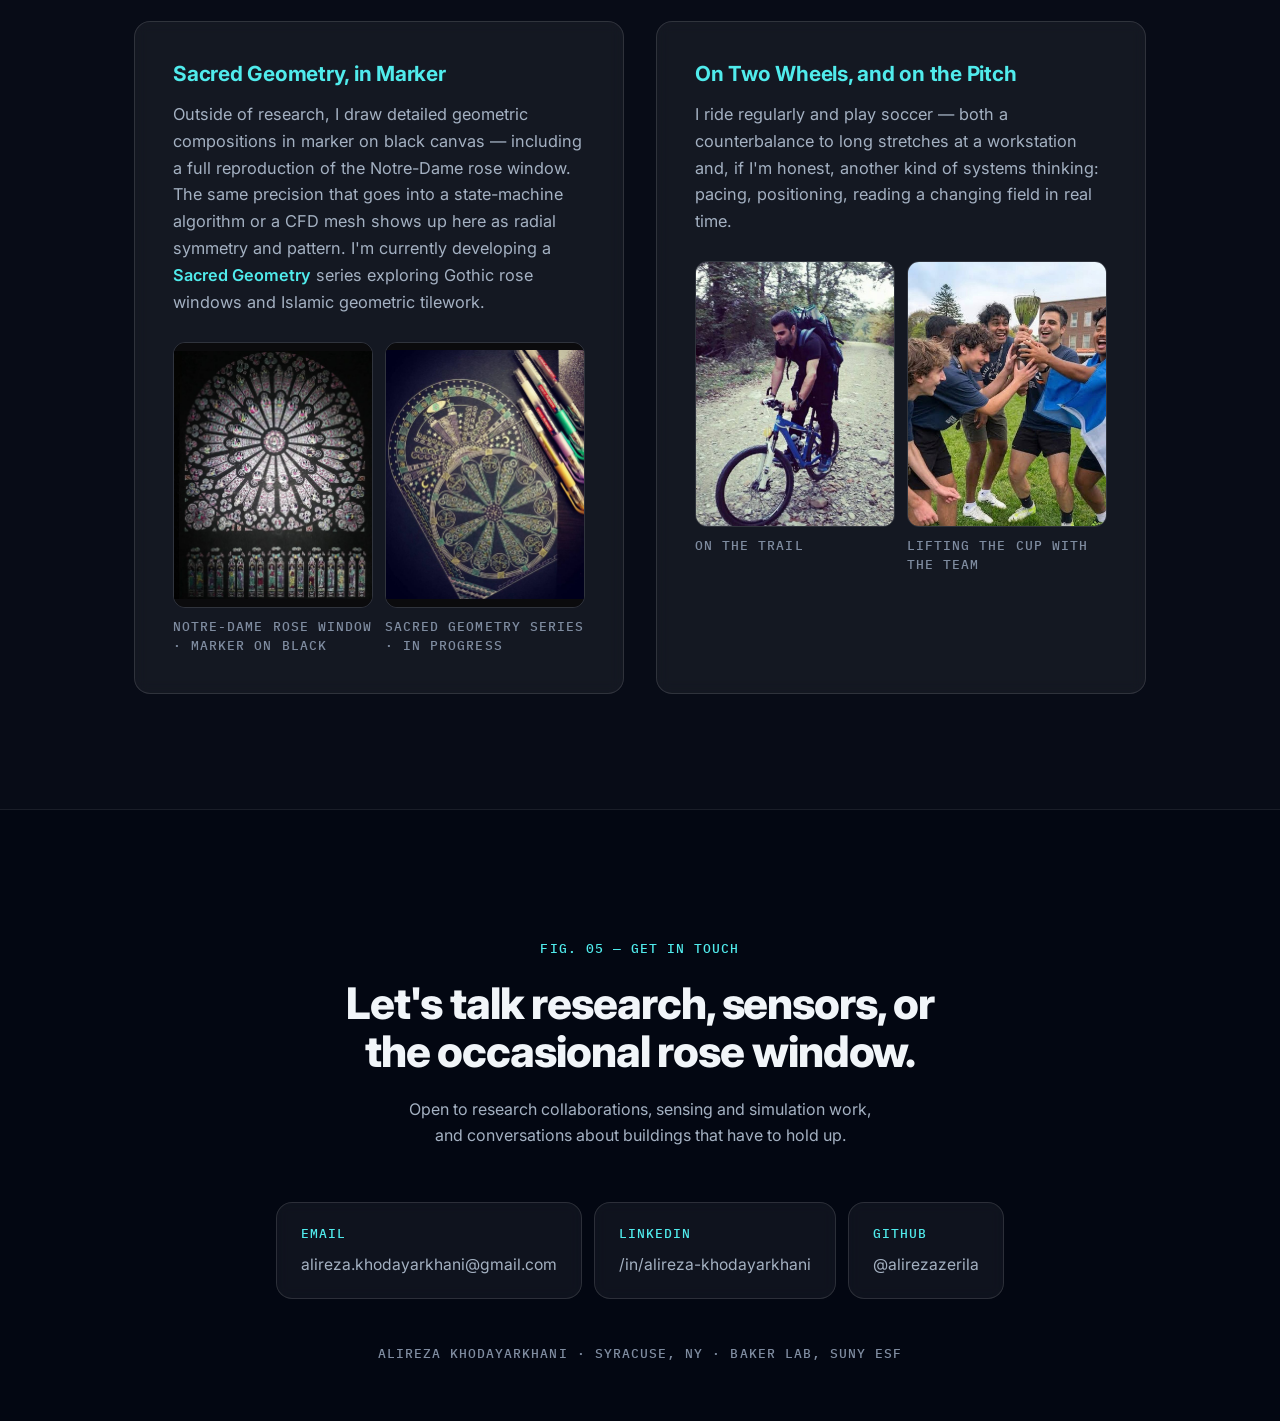
==== commit cb96f680: "Match the reference field's interaction and extend its style Read the reference's live particles.js " ====
--- a/index.html
+++ b/index.html
@@ -42,7 +42,7 @@
 
 <link rel="preconnect" href="https://fonts.googleapis.com">
 <link rel="preconnect" href="https://fonts.gstatic.com" crossorigin>
-<link href="https://fonts.googleapis.com/css2?family=Fraunces:ital,opsz,wght@0,9..144,300;0,9..144,400;0,9..144,500;0,9..144,600;1,9..144,400&family=Inter:wght@400;500;600;700&family=IBM+Plex+Mono:wght@400;500&display=swap" rel="stylesheet">
+<link href="https://fonts.googleapis.com/css2?family=Inter:wght@400;500;600;700;800;900&family=IBM+Plex+Mono:wght@400;500&display=swap" rel="stylesheet">
 <link rel="stylesheet" href="css/style.css">
 
 <script type="application/ld+json">
--- a/css/style.css
+++ b/css/style.css
@@ -35,6 +35,7 @@
   --link-alpha:     0.13;
 
   --shadow:     0 1px 2px rgba(20,24,29,.05), 0 12px 28px -14px rgba(20,24,29,.18);
+  --glow:       0 0 25px rgba(10,98,100,0.12);
 
   /* Aptos ships with Windows 11 / Microsoft 365. It is not available as a
      webfont, so non-Aptos visitors fall back to Inter, which is metrically
@@ -48,7 +49,7 @@
   --pad: clamp(22px, 5vw, 72px);
   --nav-h: 74px;
 
-  --r-lg:   18px;
+  --r-lg:   16px;
   --r-md:   12px;
   --r-sm:   9px;
   --r-pill: 999px;
@@ -61,19 +62,20 @@
     --bg:        #030712;
     --bg-alt:    #070D1A;
     --surface:   #0C1324;
-    --text:      #EDE7DA;
-    --text-2:    #B6B1A5;
-    --text-3:    #8C939E;
-    --line:      #1B2740;
-    --line-soft: #121B2E;
+    --text:      #F1F5F9;
+    --text-2:    #A4B1C2;
+    --text-3:    #7F8CA0;
+    --line:      rgba(255,255,255,0.12);
+    --line-soft: rgba(255,255,255,0.07);
     --accent:    #50EBEC;
     --accent-2:  #2FD9DA;
     --on-accent: #06242A;
     --badge-bg:  #06242A;
     --badge-fg:  #50EBEC;
-    --card:      rgba(13,21,38,0.72);
-    --card-hi:   rgba(20,31,52,0.84);
-    --band:      rgba(255,255,255,0.028);
+    --card:      rgba(255,255,255,0.05);
+    --card-hi:   rgba(255,255,255,0.08);
+    --band:      rgba(255,255,255,0.025);
+    --glow:      0 0 25px rgba(80,235,236,0.10);
     --particle-alpha: 0.55;
     --link-alpha:     0.22;
     --shadow:    0 1px 2px rgba(0,0,0,.4), 0 18px 38px -16px rgba(0,0,0,.7);
@@ -85,19 +87,20 @@
   --bg:        #030712;
   --bg-alt:    #070D1A;
   --surface:   #0C1324;
-  --text:      #EDE7DA;
-  --text-2:    #B6B1A5;
-  --text-3:    #8C939E;
-  --line:      #1B2740;
-  --line-soft: #121B2E;
+  --text:      #F1F5F9;
+  --text-2:    #A4B1C2;
+  --text-3:    #7F8CA0;
+  --line:      rgba(255,255,255,0.12);
+  --line-soft: rgba(255,255,255,0.07);
   --accent:    #50EBEC;
   --accent-2:  #2FD9DA;
   --on-accent: #06242A;
   --badge-bg:  #06242A;
   --badge-fg:  #50EBEC;
-  --card:      rgba(13,21,38,0.72);
-  --card-hi:   rgba(20,31,52,0.84);
-  --band:      rgba(255,255,255,0.028);
+  --card:      rgba(255,255,255,0.05);
+  --card-hi:   rgba(255,255,255,0.08);
+  --band:      rgba(255,255,255,0.025);
+  --glow:      0 0 25px rgba(80,235,236,0.10);
   --particle-alpha: 0.55;
   --link-alpha:     0.22;
   --shadow:    0 1px 2px rgba(0,0,0,.4), 0 18px 38px -16px rgba(0,0,0,.7);
@@ -149,11 +152,13 @@
 /* Content rides above the field. */
 main, .footer, .skip-link{ position:relative; z-index:1; }
 
-h1,h2,h3{ font-family:var(--serif); color:var(--text); font-weight:400; }
-h2{ font-size:clamp(2rem, 3.4vw, 2.9rem); line-height:1.12; letter-spacing:-0.015em; }
-h3{ font-size:1.28rem; font-weight:500; line-height:1.3; }
-
-em{ color:var(--accent); font-style:italic; }
+/* Headings follow the reference's all-sans voice: heavy weights with
+   tight negative tracking (their h2 is 800 at -0.02em, h3 700). */
+h1,h2,h3{ font-family:var(--display); color:var(--text); }
+h2{ font-size:clamp(2rem, 3.4vw, 2.9rem); font-weight:800; line-height:1.1; letter-spacing:-0.025em; }
+h3{ font-size:1.3rem; font-weight:700; line-height:1.3; letter-spacing:-0.012em; }
+
+em{ color:var(--accent); font-style:normal; font-weight:600; }
 
 /* Micro-labels were 0.71rem/400 and read as fine print. Brought up to
    match the weight and scale the nav moved to. */
@@ -329,11 +334,20 @@
   line-height:1.0; letter-spacing:-0.025em;
   margin-bottom:18px;
 }
+/* Gradient fill on the given name, as the reference does on its h1.
+   `color` stays set as the fallback for engines without background-clip. */
 .hero__first{
   display:block;
   font-size:clamp(2.9rem, 6.6vw, 4.6rem);
-  font-weight:700;
+  font-weight:900;
+  letter-spacing:-0.03em;
   color:var(--text);
+  background:linear-gradient(135deg, var(--text) 28%, var(--accent) 100%);
+  -webkit-background-clip:text;
+  background-clip:text;
+}
+@supports ((-webkit-background-clip: text) or (background-clip: text)){
+  .hero__first{ -webkit-text-fill-color:transparent; }
 }
 .hero__last{
   display:block;
@@ -345,7 +359,7 @@
 }
 
 .hero__role{
-  font-family:var(--serif); font-style:italic; font-size:1.1rem;
+  font-family:var(--display); font-weight:600; font-size:1.05rem; letter-spacing:0.01em;
   color:var(--accent); margin-bottom:22px;
 }
 .hero__statement{
@@ -362,7 +376,7 @@
 }
 .btn--primary{ background:var(--accent); color:var(--on-accent); }
 .btn--primary:hover{ background:var(--accent-2); border-color:var(--accent-2); transform:translateY(-1px); }
-.btn--ghost{ color:var(--text); border-color:var(--line); padding-right:26px; }
+.btn--ghost{ color:var(--text); border-color:var(--line); background:var(--card); backdrop-filter:blur(7px); box-shadow:0 2px 8px rgba(0,0,0,.22); padding-right:26px; }
 .btn--ghost:hover{ border-color:var(--accent); color:var(--accent); transform:translateY(-1px); }
 
 /* Circular arrow badge, in the manner of a call-to-action pill. It
@@ -478,7 +492,7 @@
   position:relative; overflow:hidden;
   transition:background .25s, border-color .25s, transform .25s;
 }
-.focus-card:hover{ background:var(--card-hi); border-color:var(--accent); transform:translateY(-2px); }
+.focus-card:hover{ background:var(--card-hi); border-color:var(--accent); transform:translateY(-2px); box-shadow:var(--glow); }
 /* Oversized ghost numeral watermarking the card. */
 .focus-card__num{
   position:absolute; right:14px; bottom:-28px;
@@ -514,7 +528,7 @@
   border:1px solid var(--line); border-radius:var(--r-lg);
   transition:border-color .25s, transform .25s, background .25s;
 }
-.plate:hover{ border-color:var(--accent); transform:translateY(-2px); }
+.plate:hover{ border-color:var(--accent); transform:translateY(-2px); box-shadow:var(--glow); }
 .section--alt .plate:hover{ background:var(--card-hi); }
 .plate[hidden]{ display:none; }
 
@@ -593,7 +607,7 @@
 =========================================================== */
 .about-bio{ max-width:66ch; margin-bottom:clamp(48px, 6vw, 72px); }
 .about-bio__lead{
-  font-family:var(--serif); font-size:clamp(1.2rem, 2vw, 1.45rem);
+  font-family:var(--display); font-weight:600; font-size:clamp(1.18rem, 2vw, 1.4rem); letter-spacing:-0.015em;
   line-height:1.45; color:var(--text); margin-bottom:22px;
 }
 .about-bio p{ color:var(--text-2); font-size:1.02rem; }
@@ -640,7 +654,7 @@
   padding:clamp(26px, 3vw, 38px); border:1px solid var(--line);
   background:var(--card); backdrop-filter:blur(7px); border-radius:var(--r-lg); transition:border-color .25s, transform .25s;
 }
-.beyond-card:hover{ border-color:var(--accent); transform:translateY(-2px); }
+.beyond-card:hover{ border-color:var(--accent); transform:translateY(-2px); box-shadow:var(--glow); }
 .beyond-card h3{ margin-bottom:14px; color:var(--accent); }
 .beyond-card p{ color:var(--text-2); font-size:1.02rem; }
 
@@ -696,7 +710,7 @@
   display:flex; flex-direction:column; gap:7px;
   transition:background .2s, border-color .2s, transform .2s;
 }
-.footer__link:hover{ background:var(--card-hi); border-color:var(--accent); transform:translateY(-2px); }
+.footer__link:hover{ background:var(--card-hi); border-color:var(--accent); transform:translateY(-2px); box-shadow:var(--glow); }
 .footer__link .mono{ color:var(--accent); }
 .footer__link-val{
   color:var(--text-2); font-size:0.98rem;
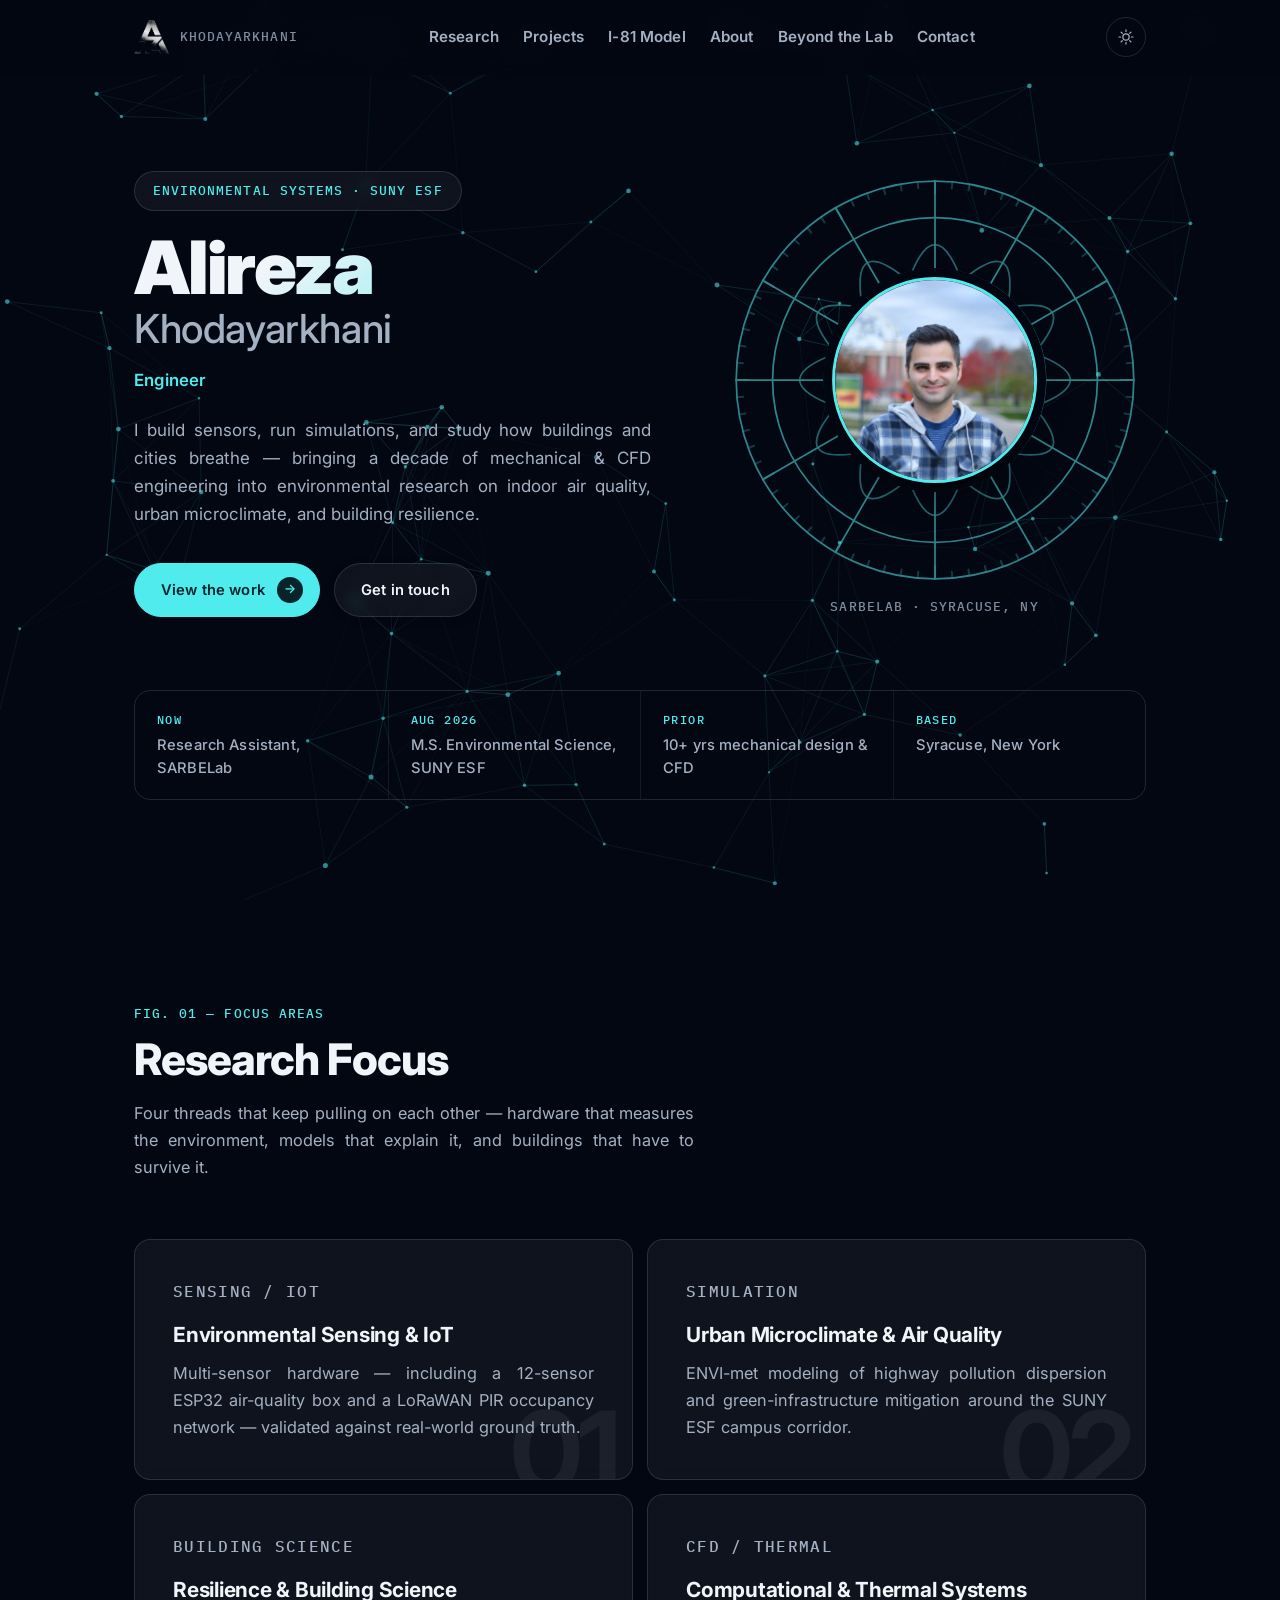
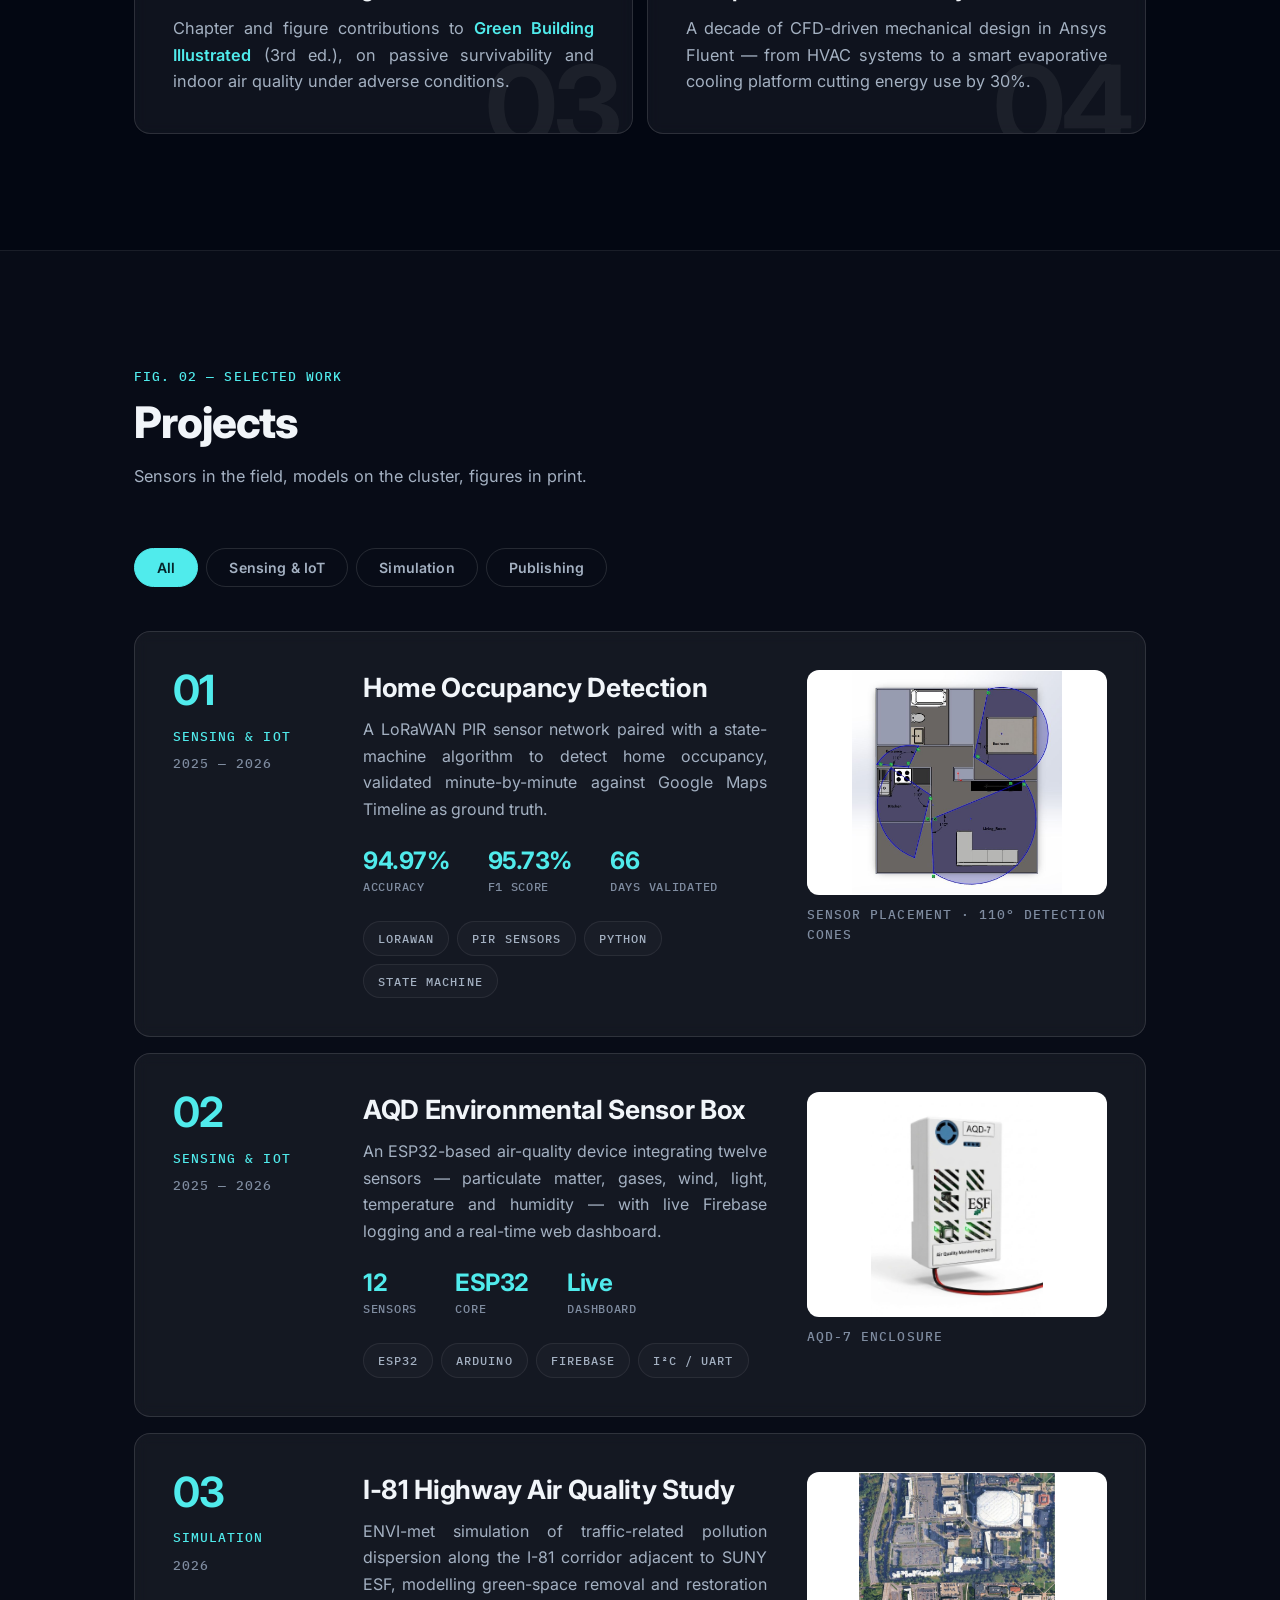
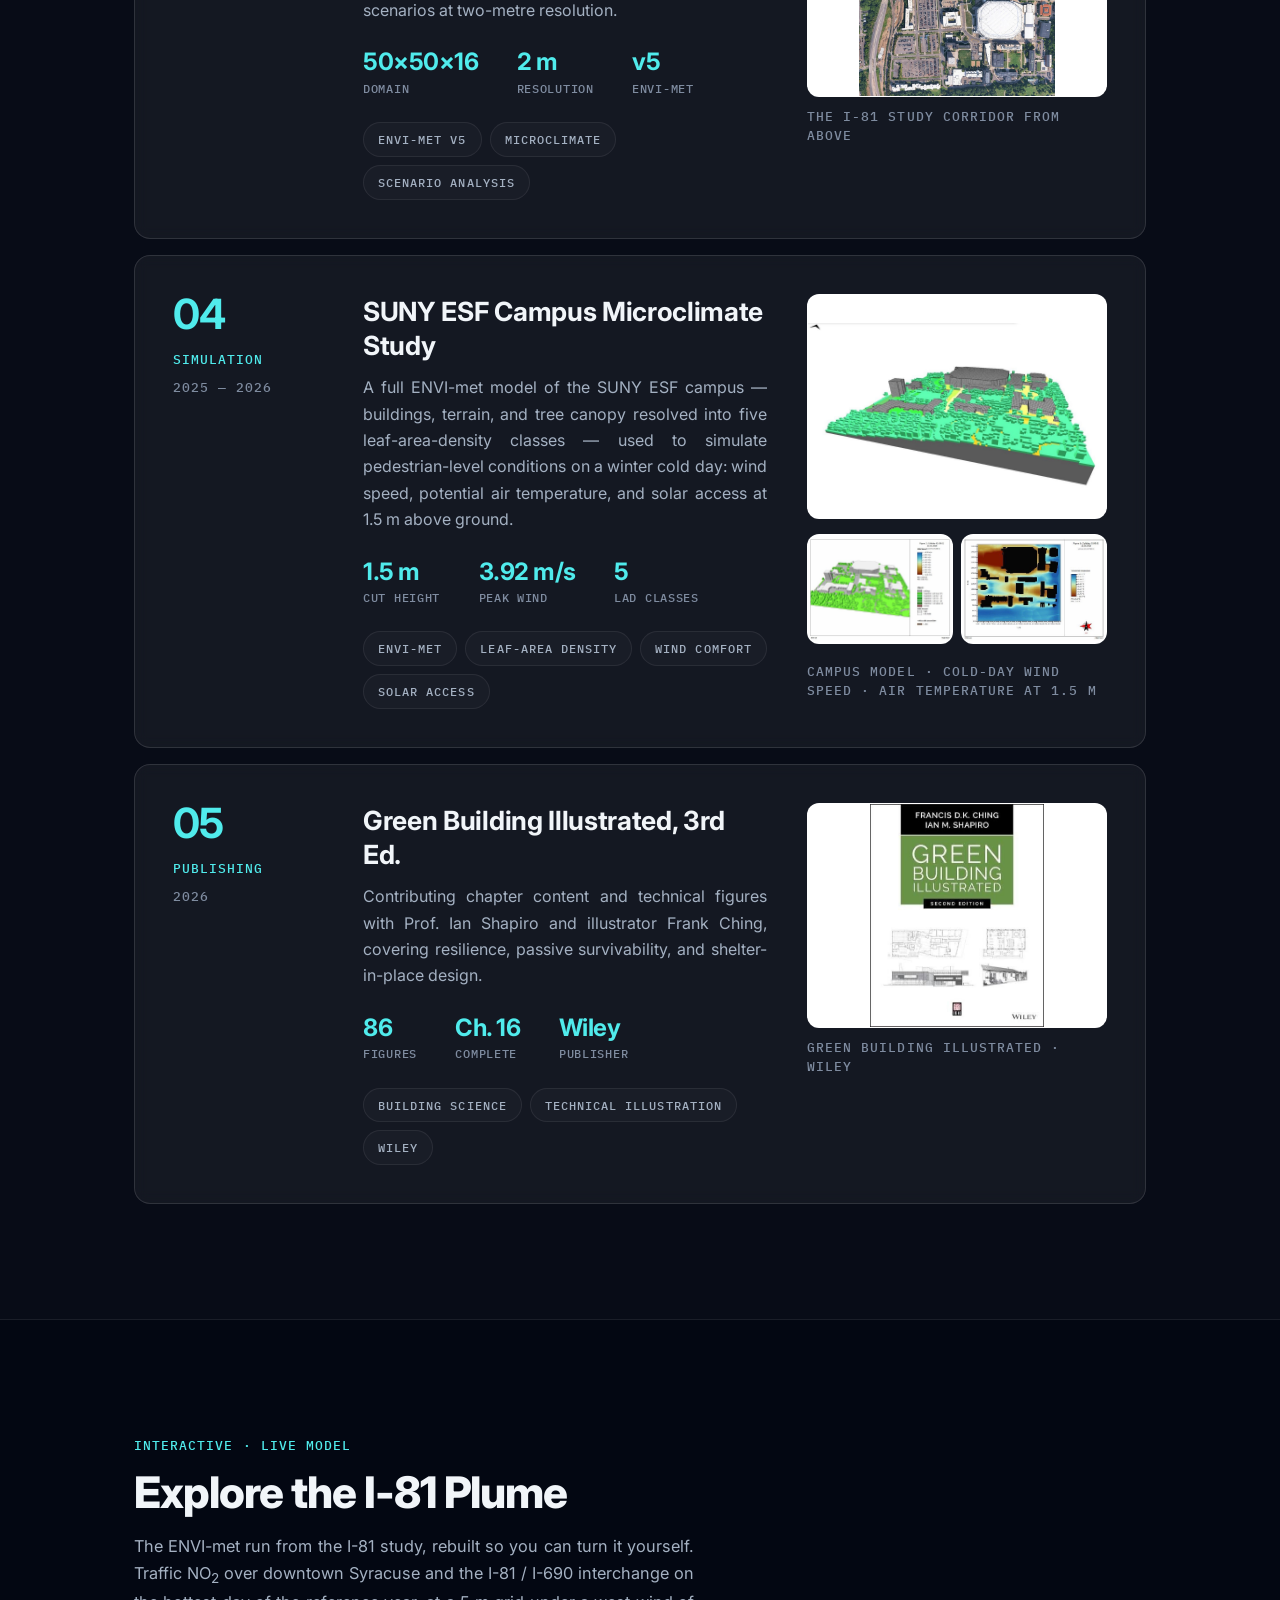
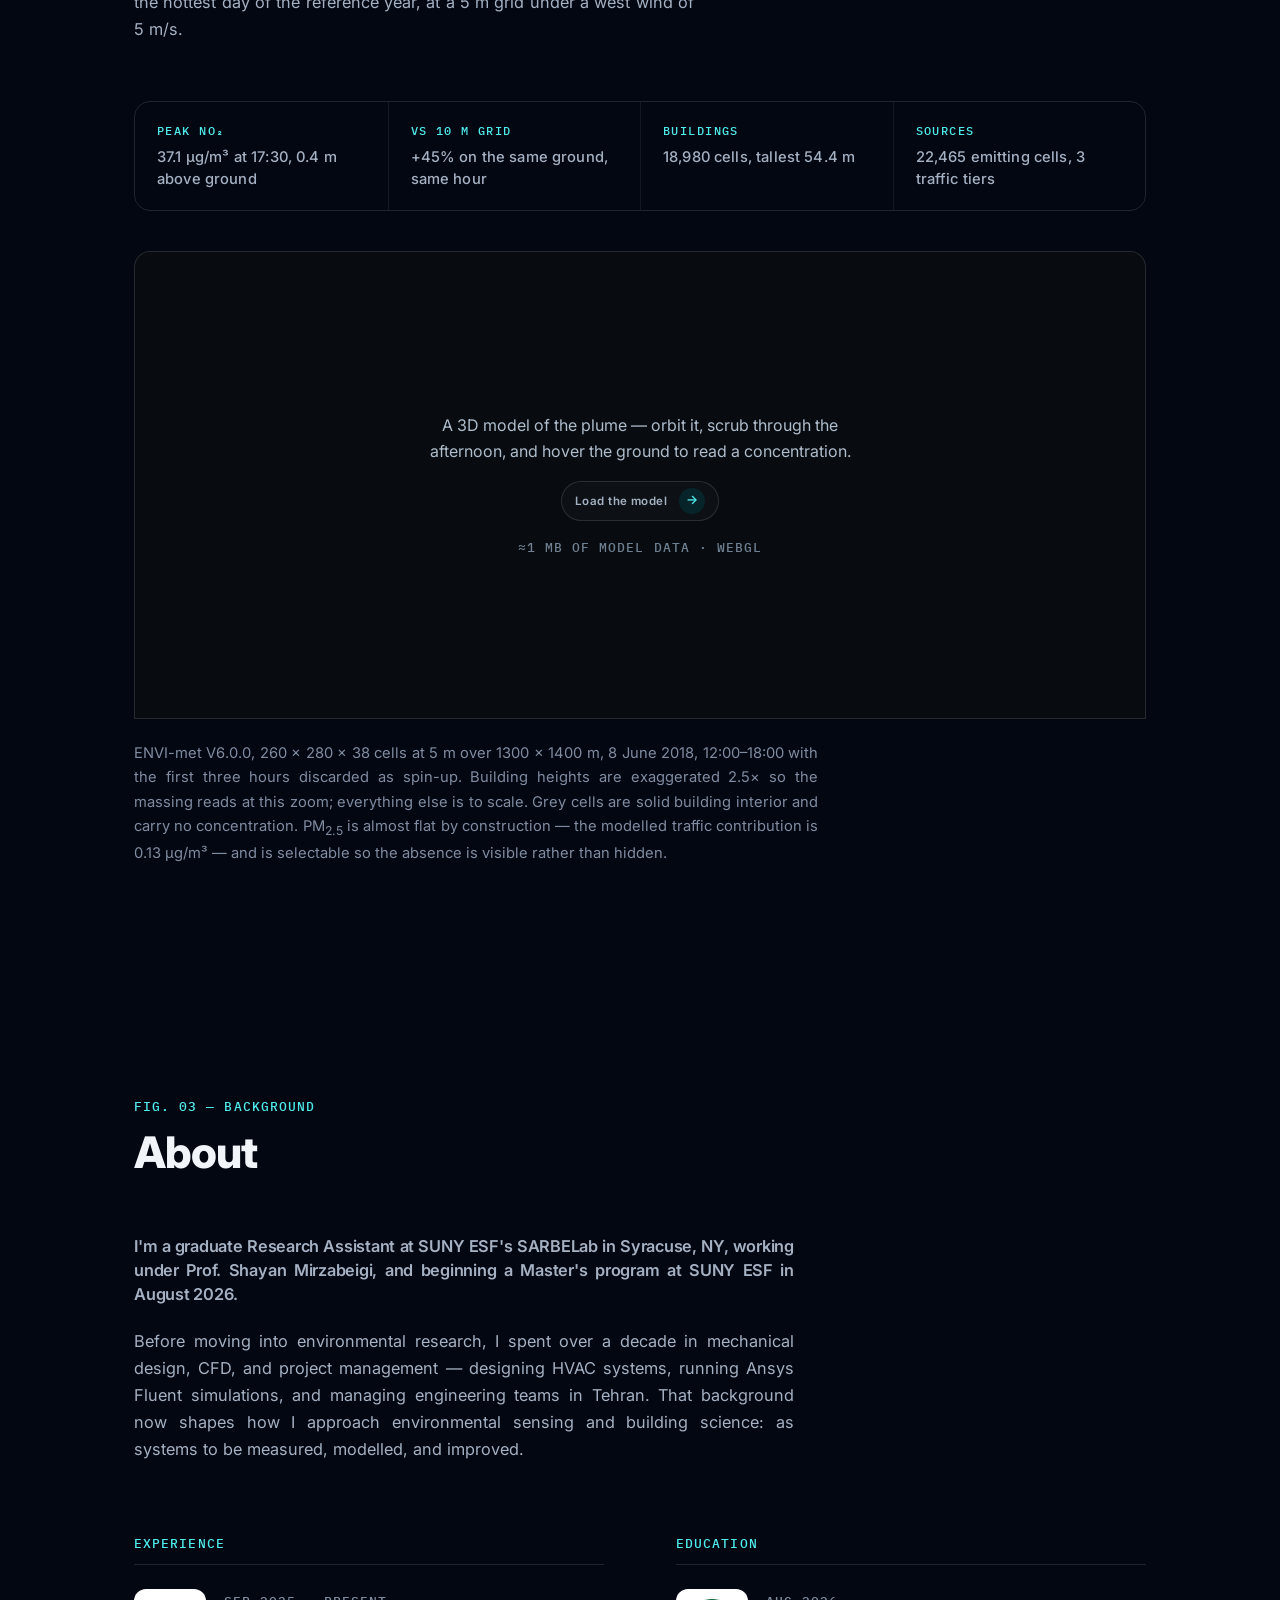
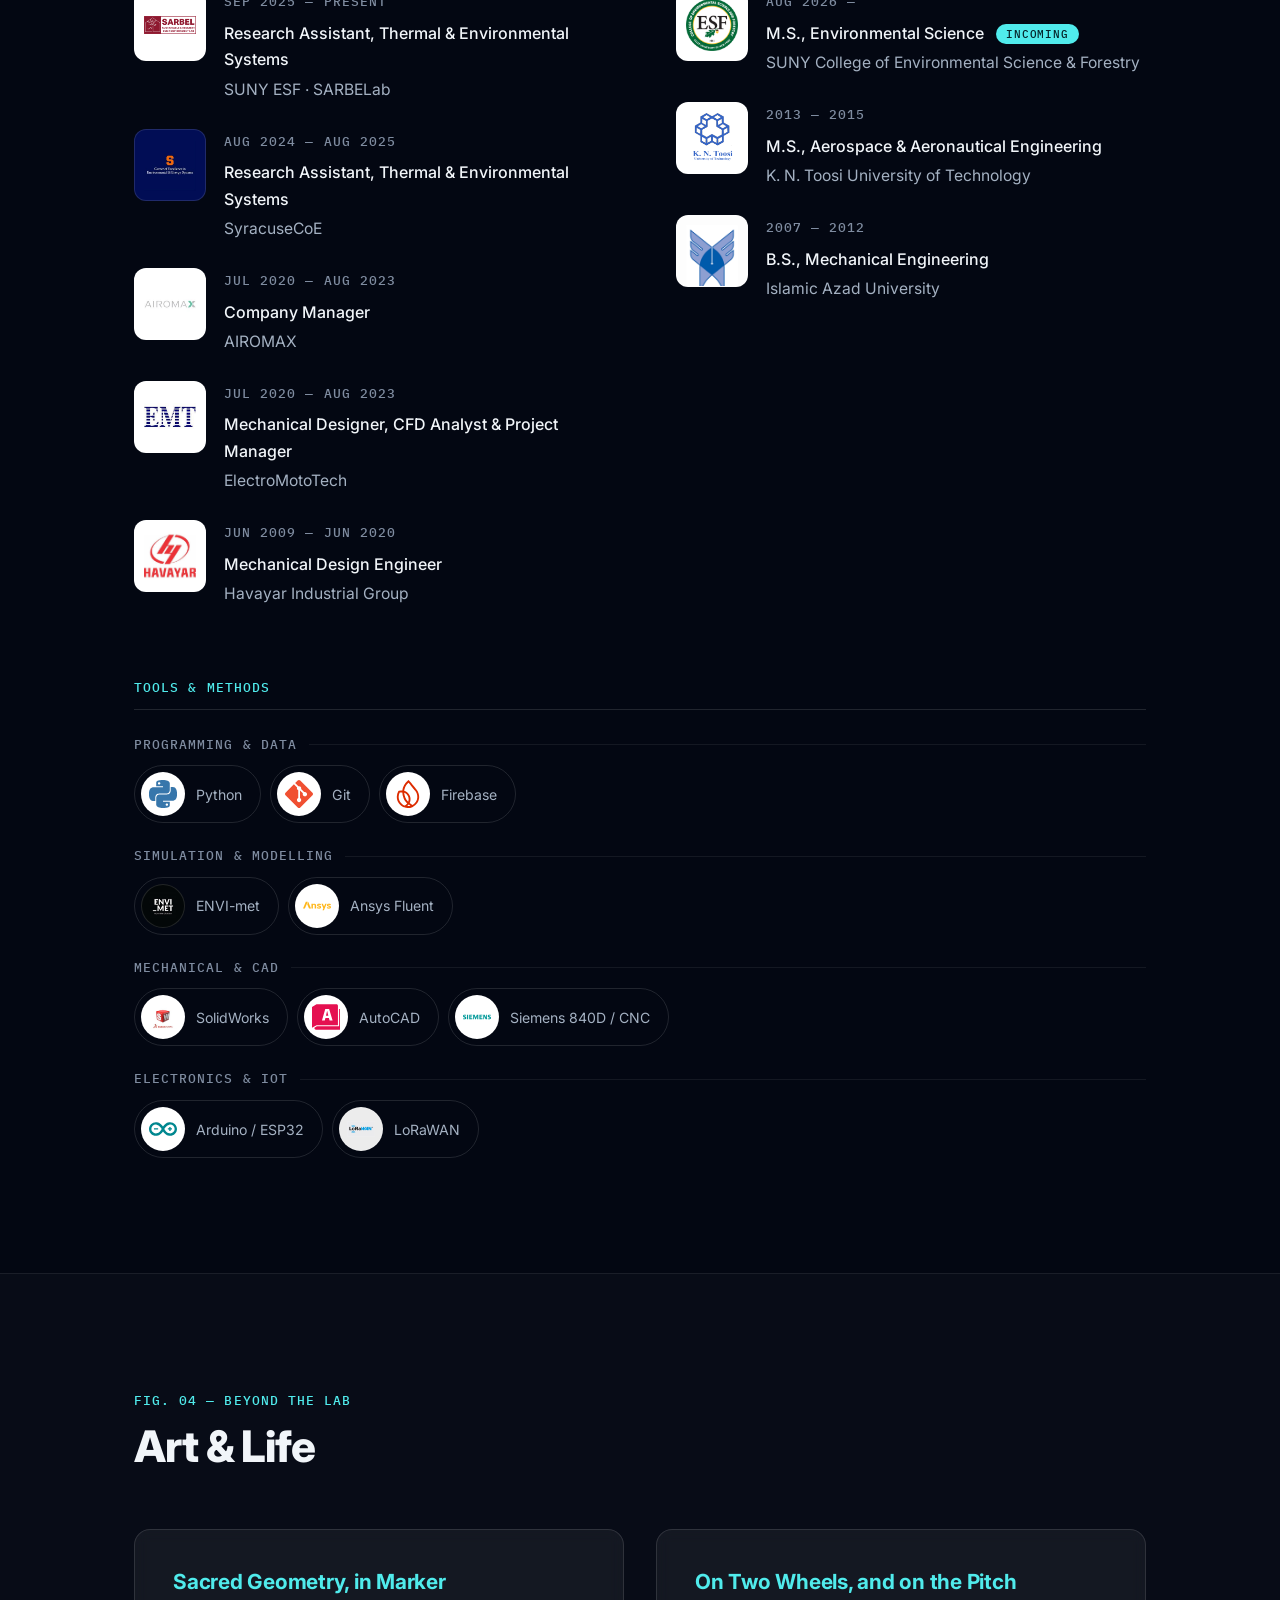
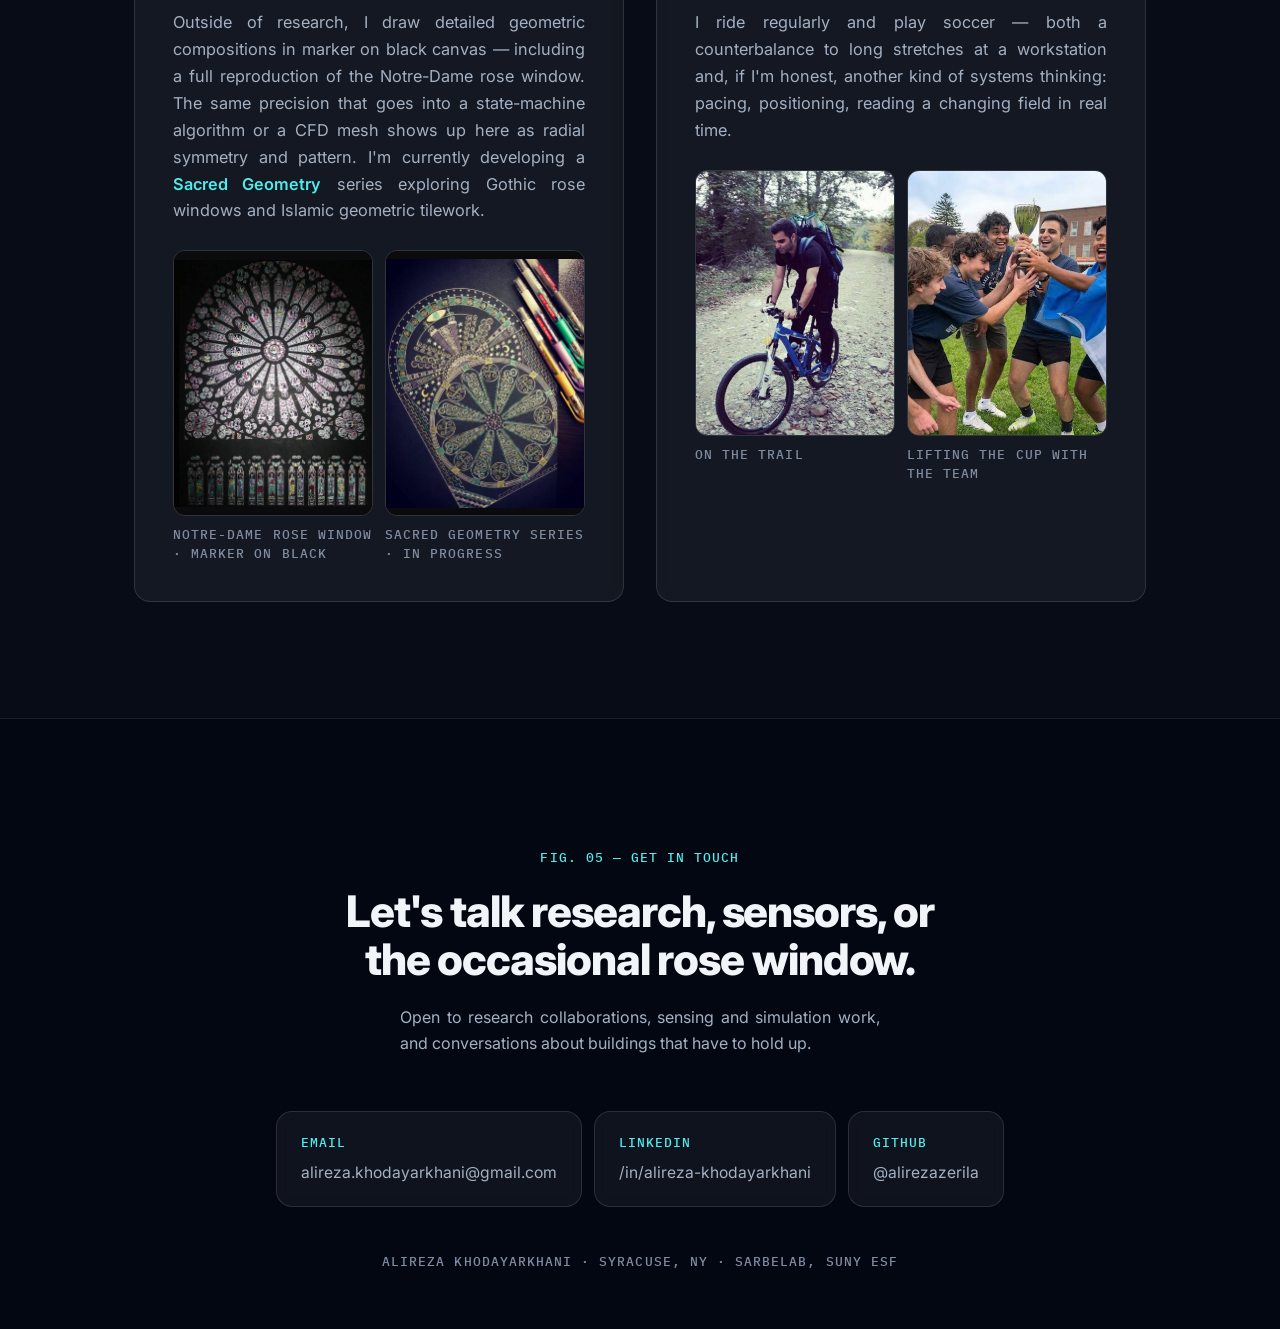
==== commit 083060ab: "Logo mark, SARBEL lab, justified prose, rotating role, I-81 model - The AK monogram is replaced by t" ====
--- a/index.html
+++ b/index.html
@@ -122,13 +122,14 @@
 <nav class="nav" id="nav">
   <div class="nav__bar">
     <a href="#top" class="nav__mark" aria-label="Alireza Khodayarkhani — home">
-      <span class="nav__mark-glyph">AK</span>
+      <img class="nav__logo" src="assets/logo.png" width="166" height="160" alt="" decoding="async">
       <span class="nav__mark-text mono">Khodayarkhani</span>
     </a>
 
     <div class="nav__links">
       <a href="#research">Research</a>
       <a href="#work">Projects</a>
+      <a href="#i81" data-i81-link>I-81 Model</a>
       <a href="#about">About</a>
       <a href="#beyond">Beyond the Lab</a>
       <a href="#contact">Contact</a>
@@ -154,6 +155,7 @@
   <div class="nav__panel" id="nav-panel" hidden>
     <a href="#research">Research</a>
     <a href="#work">Projects</a>
+    <a href="#i81" data-i81-link>I-81 Model</a>
     <a href="#about">About</a>
     <a href="#beyond">Beyond the Lab</a>
     <a href="#contact">Contact</a>
@@ -172,7 +174,11 @@
         <span class="hero__first">Alireza</span>
         <span class="hero__last">Khodayarkhani</span>
       </h1>
-      <p class="hero__role">Researcher · Engineer · Builder · Artist</p>
+      <p class="hero__role">
+        <span class="roles" aria-label="Researcher, Engineer, Builder, Artist">
+          <span class="role is-on">Researcher</span><span class="role">Engineer</span><span class="role">Builder</span><span class="role">Artist</span>
+        </span>
+      </p>
       <p class="hero__statement">I build sensors, run simulations, and study how buildings and
         cities breathe — bringing a decade of mechanical &amp; CFD engineering into
         environmental research on indoor air quality, urban microclimate, and
@@ -205,13 +211,13 @@
              alt="Alireza Khodayarkhani, environmental systems researcher at SUNY ESF"
              loading="eager" decoding="async">
       </div>
-      <figcaption class="portrait__cap mono">Baker Lab · Syracuse, NY</figcaption>
+      <figcaption class="portrait__cap mono">SARBELab · Syracuse, NY</figcaption>
     </figure>
 
   </div>
 
   <ul class="hero__facts mono">
-    <li><span>Now</span> Research Assistant, Baker Lab</li>
+    <li><span>Now</span> Research Assistant, SARBELab</li>
     <li><span>Aug 2026</span> M.S. Environmental Science, SUNY ESF</li>
     <li><span>Prior</span> 10+ yrs mechanical design &amp; CFD</li>
     <li><span>Based</span> Syracuse, New York</li>
@@ -428,6 +434,89 @@
   <p class="plates__empty mono" id="plates-empty" hidden>No projects in this category yet.</p>
 </section>
 
+
+<!-- ============ I-81 INTERACTIVE MODEL ============
+     TEMPORARY FEATURE. To switch this off, set data-enabled="false" on the
+     section below and on the nav links marked data-i81-link. Nothing else
+     needs changing: the viewer code and the ~1 MB of model data are only
+     fetched once a visitor presses "Load the model", so a disabled section
+     costs nothing. To remove it for good, delete this section, the two nav
+     links, and assets/i81/.
+================================================================ -->
+<section class="section" id="i81" data-enabled="true">
+  <div class="section__head reveal">
+    <p class="eyebrow mono">Interactive · Live model</p>
+    <h2>Explore the I-81 Plume</h2>
+    <p class="section__lede">The ENVI-met run from the I-81 study, rebuilt so you can
+      turn it yourself. Traffic NO<sub>2</sub> over downtown Syracuse and the
+      I-81 / I-690 interchange on the hottest day of the reference year, at a
+      5&nbsp;m grid under a west wind of 5&nbsp;m/s.</p>
+  </div>
+
+  <ul class="hero__facts mono reveal" style="margin-top:0">
+    <li><span>Peak NO₂</span> 37.1 µg/m³ at 17:30, 0.4 m above ground</li>
+    <li><span>vs 10 m grid</span> +45% on the same ground, same hour</li>
+    <li><span>Buildings</span> 18,980 cells, tallest 54.4 m</li>
+    <li><span>Sources</span> 22,465 emitting cells, 3 traffic tiers</li>
+  </ul>
+
+  <div class="i81 reveal">
+    <div class="i81__stage" id="i81-stage">
+      <canvas id="i81-gl" hidden></canvas>
+
+      <div class="i81__poster" id="i81-poster">
+        <p class="i81__poster-text">A 3D model of the plume — orbit it, scrub through
+          the afternoon, and hover the ground to read a concentration.</p>
+        <button class="btn btn--primary" type="button" id="i81-load">
+          Load the model <span class="btn__arrow" aria-hidden="true">&#8594;</span>
+        </button>
+        <p class="i81__weight mono">≈1 MB of model data · WebGL</p>
+      </div>
+
+      <div class="i81__badge mono" id="i81-badge" hidden>NO<sub>2</sub> · 0.4 m · 16:00</div>
+      <div class="i81__probe mono" id="i81-probe" hidden><span>hover the ground</span></div>
+      <div class="i81__legend" id="i81-legend" hidden>
+        <div class="i81__bar"></div>
+        <div class="i81__bt mono"><span id="i81-lo">12.7</span><span id="i81-hi">29.8 µg/m³</span></div>
+      </div>
+    </div>
+
+    <div class="i81__rail" id="i81-rail" hidden>
+      <div class="i81__grp">
+        <p class="i81__gl mono">Pollutant</p>
+        <div class="i81__chips" id="i81-spc"></div>
+      </div>
+      <div class="i81__grp">
+        <p class="i81__gl mono">Height above ground</p>
+        <div class="i81__chips" id="i81-lvl"></div>
+      </div>
+      <div class="i81__grp">
+        <p class="i81__gl mono">Model time</p>
+        <div class="i81__scrub">
+          <button type="button" id="i81-play" aria-pressed="false">▶ Play</button>
+          <input type="range" id="i81-time" min="0" max="6" step="1" value="2" aria-label="Model time">
+          <span class="i81__tnow mono" id="i81-tnow">16:00</span>
+        </div>
+      </div>
+      <div class="i81__grp">
+        <p class="i81__gl mono">Layers</p>
+        <div class="i81__chips">
+          <button type="button" id="i81-tB" aria-pressed="true">Buildings</button>
+          <button type="button" id="i81-tS" aria-pressed="false">Sources</button>
+          <button type="button" id="i81-tP" aria-pressed="false">Slice plane</button>
+        </div>
+      </div>
+    </div>
+  </div>
+
+  <p class="i81__note reveal">ENVI-met V6.0.0, 260 × 280 × 38 cells at 5 m over
+    1300 × 1400 m, 8 June 2018, 12:00–18:00 with the first three hours discarded as
+    spin-up. Building heights are exaggerated 2.5× so the massing reads at this zoom;
+    everything else is to scale. Grey cells are solid building interior and carry no
+    concentration. PM<sub>2.5</sub> is almost flat by construction — the modelled
+    traffic contribution is 0.13 µg/m³ — and is selectable so the absence is visible
+    rather than hidden.</p>
+</section>
 <!-- ============ ABOUT ============ -->
 <section class="section" id="about">
   <div class="section__head reveal">
@@ -436,7 +525,7 @@
   </div>
 
   <div class="about-bio reveal">
-    <p class="about-bio__lead">I'm a graduate Research Assistant at SUNY ESF's Baker Lab in
+    <p class="about-bio__lead">I'm a graduate Research Assistant at SUNY ESF's SARBELab in
       Syracuse, NY, working under Prof. Shayan Mirzabeigi, and beginning a Master's program
       at SUNY ESF in August 2026.</p>
     <p>Before moving into environmental research, I spent over a decade in mechanical design,
@@ -451,14 +540,14 @@
       <h3 class="timeline__title mono">Experience</h3>
       <ol class="timeline__list">
         <li>
-          <span class="logo logo--tl" style="--logo-bg:#fbfcfc">
-            <img src="assets/logos/suny-esf-baker-lab.png" width="200" height="79"
-                 alt="SUNY ESF Baker Lab logo" loading="lazy">
+          <span class="logo logo--tl" style="--logo-bg:#ffffff">
+            <img src="assets/logos/sarbel.png" width="200" height="70"
+                 alt="SARBEL — Sustainable &amp; Resilient Built Environment Lab logo" loading="lazy">
           </span>
           <div class="timeline__content">
             <p class="timeline__date mono">Sep 2025 — Present</p>
             <p class="timeline__role">Research Assistant, Thermal &amp; Environmental Systems</p>
-            <p class="timeline__org">SUNY ESF · Baker Lab</p>
+            <p class="timeline__org">SUNY ESF · <a href="https://sarbel.org" target="_blank" rel="noopener">SARBELab</a></p>
           </div>
         </li>
         <li>
@@ -491,8 +580,7 @@
           <div class="timeline__content">
             <p class="timeline__date mono">Jul 2020 — Aug 2023</p>
             <p class="timeline__role">Mechanical Designer, CFD Analyst &amp; Project Manager</p>
-            <p class="timeline__org">ElectroMotoTech — led development of a Smart Evaporative
-              Cooling System (30% energy reduction, 25% water savings)</p>
+            <p class="timeline__org">ElectroMotoTech</p>
           </div>
         </li>
         <li>
@@ -552,58 +640,80 @@
 
   <div class="tools reveal">
     <h3 class="timeline__title mono">Tools &amp; Methods</h3>
-    <ul class="tools__grid">
-      <li>
-        <span class="logo logo--tool" style="--logo-bg:#ffffff">
-          <img src="assets/logos/icon-python.svg" width="24" height="24" alt="" loading="lazy">
-        </span>Python
-      </li>
-      <li>
-        <span class="logo logo--tool" style="--logo-bg:#030708">
-          <img src="assets/logos/envi-met.jpg" width="200" height="200" alt="" loading="lazy">
-        </span>ENVI-met
-      </li>
-      <li>
-        <span class="logo logo--tool" style="--logo-bg:#ffffff">
-          <img src="assets/logos/icon-ansys.svg" width="24" height="24" alt="" loading="lazy">
-        </span>Ansys Fluent
-      </li>
-      <li>
-        <span class="logo logo--tool" style="--logo-bg:#ffffff">
-          <img src="assets/logos/solidworks.jpg" width="200" height="169" alt="" loading="lazy">
-        </span>SolidWorks
-      </li>
-      <li>
-        <span class="logo logo--tool" style="--logo-bg:#ffffff">
-          <img src="assets/logos/icon-arduino.svg" width="24" height="24" alt="" loading="lazy">
-        </span>Arduino / ESP32
-      </li>
-      <li>
-        <span class="logo logo--tool" style="--logo-bg:#ffffff">
-          <img src="assets/logos/icon-firebase.svg" width="24" height="24" alt="" loading="lazy">
-        </span>Firebase
-      </li>
-      <li>
-        <span class="logo logo--tool" style="--logo-bg:#ececec">
-          <img src="assets/logos/lorawan.png" width="200" height="112" alt="" loading="lazy">
-        </span>LoRaWAN
-      </li>
-      <li>
-        <span class="logo logo--tool" style="--logo-bg:#ffffff">
-          <img src="assets/logos/icon-autocad.svg" width="24" height="24" alt="" loading="lazy">
-        </span>AutoCAD
-      </li>
-      <li>
-        <span class="logo logo--tool" style="--logo-bg:#ffffff">
-          <img src="assets/logos/icon-siemens.svg" width="24" height="24" alt="" loading="lazy">
-        </span>Siemens 840D / CNC
-      </li>
-      <li>
-        <span class="logo logo--tool" style="--logo-bg:#ffffff">
-          <img src="assets/logos/icon-git.svg" width="24" height="24" alt="" loading="lazy">
-        </span>Git
-      </li>
-    </ul>
+
+    <div class="tool-group">
+      <p class="tool-group__label mono">Programming &amp; Data</p>
+      <ul class="tools__grid">
+        <li>
+          <span class="logo logo--tool" style="--logo-bg:#ffffff">
+            <img src="assets/logos/icon-python.svg" width="24" height="24" alt="" loading="lazy">
+          </span>Python
+        </li>
+        <li>
+          <span class="logo logo--tool" style="--logo-bg:#ffffff">
+            <img src="assets/logos/icon-git.svg" width="24" height="24" alt="" loading="lazy">
+          </span>Git
+        </li>
+        <li>
+          <span class="logo logo--tool" style="--logo-bg:#ffffff">
+            <img src="assets/logos/icon-firebase.svg" width="24" height="24" alt="" loading="lazy">
+          </span>Firebase
+        </li>
+      </ul>
+    </div>
+
+    <div class="tool-group">
+      <p class="tool-group__label mono">Simulation &amp; Modelling</p>
+      <ul class="tools__grid">
+        <li>
+          <span class="logo logo--tool" style="--logo-bg:#030708">
+            <img src="assets/logos/envi-met.jpg" width="200" height="200" alt="" loading="lazy">
+          </span>ENVI-met
+        </li>
+        <li>
+          <span class="logo logo--tool" style="--logo-bg:#ffffff">
+            <img src="assets/logos/icon-ansys.svg" width="24" height="24" alt="" loading="lazy">
+          </span>Ansys Fluent
+        </li>
+      </ul>
+    </div>
+
+    <div class="tool-group">
+      <p class="tool-group__label mono">Mechanical &amp; CAD</p>
+      <ul class="tools__grid">
+        <li>
+          <span class="logo logo--tool" style="--logo-bg:#ffffff">
+            <img src="assets/logos/solidworks.jpg" width="200" height="169" alt="" loading="lazy">
+          </span>SolidWorks
+        </li>
+        <li>
+          <span class="logo logo--tool" style="--logo-bg:#ffffff">
+            <img src="assets/logos/icon-autocad.svg" width="24" height="24" alt="" loading="lazy">
+          </span>AutoCAD
+        </li>
+        <li>
+          <span class="logo logo--tool" style="--logo-bg:#ffffff">
+            <img src="assets/logos/icon-siemens.svg" width="24" height="24" alt="" loading="lazy">
+          </span>Siemens 840D / CNC
+        </li>
+      </ul>
+    </div>
+
+    <div class="tool-group">
+      <p class="tool-group__label mono">Electronics &amp; IoT</p>
+      <ul class="tools__grid">
+        <li>
+          <span class="logo logo--tool" style="--logo-bg:#ffffff">
+            <img src="assets/logos/icon-arduino.svg" width="24" height="24" alt="" loading="lazy">
+          </span>Arduino / ESP32
+        </li>
+        <li>
+          <span class="logo logo--tool" style="--logo-bg:#ececec">
+            <img src="assets/logos/lorawan.png" width="200" height="112" alt="" loading="lazy">
+          </span>LoRaWAN
+        </li>
+      </ul>
+    </div>
   </div>
 </section>
 
@@ -696,7 +806,7 @@
       </a>
     </div>
 
-    <p class="footer__note mono">Alireza Khodayarkhani · Syracuse, NY · Baker Lab, SUNY ESF</p>
+    <p class="footer__note mono">Alireza Khodayarkhani · Syracuse, NY · SARBELab, SUNY ESF</p>
   </div>
 </footer>
 
--- a/css/style.css
+++ b/css/style.css
@@ -41,7 +41,6 @@
      webfont, so non-Aptos visitors fall back to Inter, which is metrically
      close enough to keep the name's proportions. */
   --display: 'Aptos', 'Aptos Display', 'Inter', system-ui, -apple-system, 'Segoe UI', sans-serif;
-  --serif: 'Fraunces', Georgia, 'Times New Roman', serif;
   --sans:  'Inter', system-ui, -apple-system, 'Segoe UI', sans-serif;
   --mono:  'IBM Plex Mono', ui-monospace, 'Courier New', monospace;
 
@@ -160,6 +159,18 @@
 
 em{ color:var(--accent); font-style:normal; font-weight:600; }
 
+/* Justified prose. hyphens:auto is what keeps justification from opening
+   rivers of white space in the narrower columns. Headings, labels and
+   anything monospaced are left alone. */
+.hero__statement, .section__lede, .focus-card p, .plate__desc,
+.about-bio p, .about-bio__lead, .beyond-card p, .footer__lede,
+.timeline__org, .i81__note{
+  text-align:justify;
+  text-justify:inter-word;
+  hyphens:auto;
+  -webkit-hyphens:auto;
+}
+
 /* Micro-labels were 0.71rem/400 and read as fine print. Brought up to
    match the weight and scale the nav moved to. */
 .mono{
@@ -228,10 +239,18 @@
   display:flex; align-items:center; justify-content:space-between; gap:18px;
 }
 
-.nav__mark{ display:flex; align-items:baseline; gap:10px; min-width:0; }
-.nav__mark-glyph{
-  font-family:var(--display); font-size:1.2rem; font-weight:700;
-  color:var(--accent); letter-spacing:0.02em;
+/* flex:none, or this item collapses to zero width and its contents spill
+   outside their own box (the logo has no text to give it intrinsic width). */
+.nav__mark{ display:flex; align-items:center; gap:11px; flex:none; }
+/* The mark is brushed silver, cut from its photographic ground. On the pale
+   theme that silver all but vanishes, so it is darkened there. */
+/* Explicit width, and max-width cleared: .nav__mark is a flex item with
+   min-width:0, so an auto-width image resolved its max-width:100% against a
+   zero-width parent and collapsed. 35px keeps the 166:160 source ratio. */
+.nav__logo{ width:35px; height:34px; max-width:none; flex:none; }
+:root[data-theme="light"] .nav__logo{ filter:brightness(.42) contrast(1.35); }
+@media (prefers-color-scheme: light){
+  :root:not([data-theme="dark"]) .nav__logo{ filter:brightness(.42) contrast(1.35); }
 }
 .nav__mark-text{ color:var(--text-3); }
 @media (max-width:620px){ .nav__mark-text{ display:none; } }
@@ -361,6 +380,24 @@
 .hero__role{
   font-family:var(--display); font-weight:600; font-size:1.05rem; letter-spacing:0.01em;
   color:var(--accent); margin-bottom:22px;
+}
+
+/* One role at a time, cycling. The four are stacked in a single grid cell so
+   the box is always as wide as the longest word and nothing reflows as they
+   swap. aria-label on the wrapper gives assistive tech all four at once. */
+.roles{ display:inline-grid; vertical-align:bottom; }
+.role{
+  grid-area:1 / 1;
+  opacity:0; transform:translateY(5px);
+  transition:opacity .55s ease, transform .55s ease;
+}
+.role.is-on{ opacity:1; transform:none; }
+
+/* Without motion, show all four at once rather than hiding three of them. */
+@media (prefers-reduced-motion: reduce){
+  .roles{ display:inline; }
+  .role{ opacity:1; transform:none; }
+  .role + .role::before{ content:' · '; }
 }
 .hero__statement{
   color:var(--text-2); font-size:1.06rem; max-width:50ch; margin-bottom:34px;
@@ -637,6 +674,14 @@
 }
 @media (max-width:760px){ .timelines{ grid-template-columns:1fr; } }
 
+.tool-group + .tool-group{ margin-top:22px; }
+.tool-group__label{
+  color:var(--text-3); margin-bottom:10px;
+  display:flex; align-items:center; gap:12px;
+}
+.tool-group__label::after{
+  content:''; flex:1; height:1px; background:var(--line-soft);
+}
 .tools__grid{ display:flex; flex-wrap:wrap; gap:9px; list-style:none; }
 .tools__grid li{
   display:flex; align-items:center; gap:11px;
@@ -721,3 +766,96 @@
 @media (max-width:700px){ .footer__links{ grid-template-columns:1fr; } }
 
 .footer__note{ color:var(--text-3); }
+
+/* ===========================================================
+   I-81 INTERACTIVE MODEL  (temporary feature)
+   Hidden wholesale when the section carries data-enabled="false";
+   the viewer script and model data are never fetched in that case.
+=========================================================== */
+#i81[data-enabled="false"],
+.nav__links a[data-i81-link][hidden],
+.nav__panel a[data-i81-link][hidden]{ display:none !important; }
+
+.i81{ margin-top:clamp(26px, 4vw, 40px); }
+
+.i81__stage{
+  position:relative;
+  border:1px solid var(--line);
+  border-radius:var(--r-lg) var(--r-lg) 0 0;
+  background:#080c11;
+  overflow:hidden;
+  min-height:clamp(320px, 52vh, 540px);
+  display:grid;
+}
+#i81-gl{
+  display:block; width:100%;
+  height:clamp(320px, 52vh, 540px);
+  touch-action:none; cursor:crosshair;
+}
+#i81-gl[hidden]{ display:none; }
+
+/* Click-to-load: a 1 MB WebGL scene should not land on every visitor. */
+.i81__poster{
+  display:grid; place-items:center; align-content:center; gap:16px;
+  padding:clamp(28px, 5vw, 52px); text-align:center;
+}
+.i81__poster-text{ color:#aebccb; max-width:46ch; font-size:1rem; }
+.i81__weight{ color:#6f8092; }
+.i81__poster[hidden]{ display:none; }
+
+.i81__badge, .i81__probe{
+  position:absolute; top:12px;
+  color:#e8f1f8; background:rgba(8,12,17,.78);
+  border:1px solid rgba(160,190,215,.22);
+  padding:6px 10px; border-radius:4px;
+  pointer-events:none; font-size:0.72rem; letter-spacing:0.04em;
+  text-transform:none;
+}
+.i81__badge{ left:12px; }
+.i81__probe{ right:12px; min-width:170px; line-height:1.55; font-variant-numeric:tabular-nums; }
+.i81__probe b{ color:#ffb562; font-weight:600; font-size:0.95rem; }
+.i81__probe span{ color:#8fa4b5; }
+
+.i81__legend{
+  position:absolute; left:12px; bottom:12px; pointer-events:none;
+  background:rgba(8,12,17,.78); border:1px solid rgba(160,190,215,.22);
+  padding:8px 10px 7px; border-radius:4px;
+}
+.i81__bar{
+  width:180px; height:9px; border-radius:2px;
+  background:linear-gradient(90deg,#fffceb,#fed98e 30%,#fe9929 55%,#d94801 78%,#7f1e0a);
+}
+.i81__bt{ display:flex; justify-content:space-between; color:#a9bccb; margin-top:5px; font-size:0.64rem; }
+
+.i81__rail{
+  display:grid; grid-template-columns:repeat(auto-fit, minmax(210px, 1fr));
+  gap:16px 24px;
+  background:var(--card); backdrop-filter:blur(7px);
+  border:1px solid var(--line); border-top:0;
+  border-radius:0 0 var(--r-lg) var(--r-lg);
+  padding:16px 18px 18px;
+}
+.i81__rail[hidden]{ display:none; }
+.i81__grp{ min-width:0; }
+.i81__gl{ color:var(--text-3); margin-bottom:9px; }
+.i81__chips{ display:flex; flex-wrap:wrap; gap:6px; }
+.i81 button{
+  font-family:var(--mono); font-size:0.72rem; letter-spacing:0.04em;
+  color:var(--text-2); background:var(--band);
+  border:1px solid var(--line); border-radius:var(--r-pill);
+  padding:6px 13px; cursor:pointer; transition:color .2s, border-color .2s, background .2s;
+}
+.i81 button:hover{ color:var(--accent); border-color:var(--accent); }
+.i81 button[aria-pressed="true"]{
+  background:var(--accent); border-color:var(--accent);
+  color:var(--on-accent); font-weight:600;
+}
+.i81 .btn{ font-family:var(--sans); }
+.i81__scrub{ display:flex; align-items:center; gap:10px; }
+.i81__scrub input[type=range]{ flex:1; min-width:0; accent-color:var(--accent); }
+.i81__tnow{ min-width:48px; font-variant-numeric:tabular-nums; color:var(--text); }
+
+.i81__note{
+  color:var(--text-3); font-size:0.92rem; margin-top:22px; max-width:76ch;
+}
+.i81__fail{ padding:28px; color:#b9cbd9; font-family:var(--mono); font-size:0.8rem; text-align:center; }
